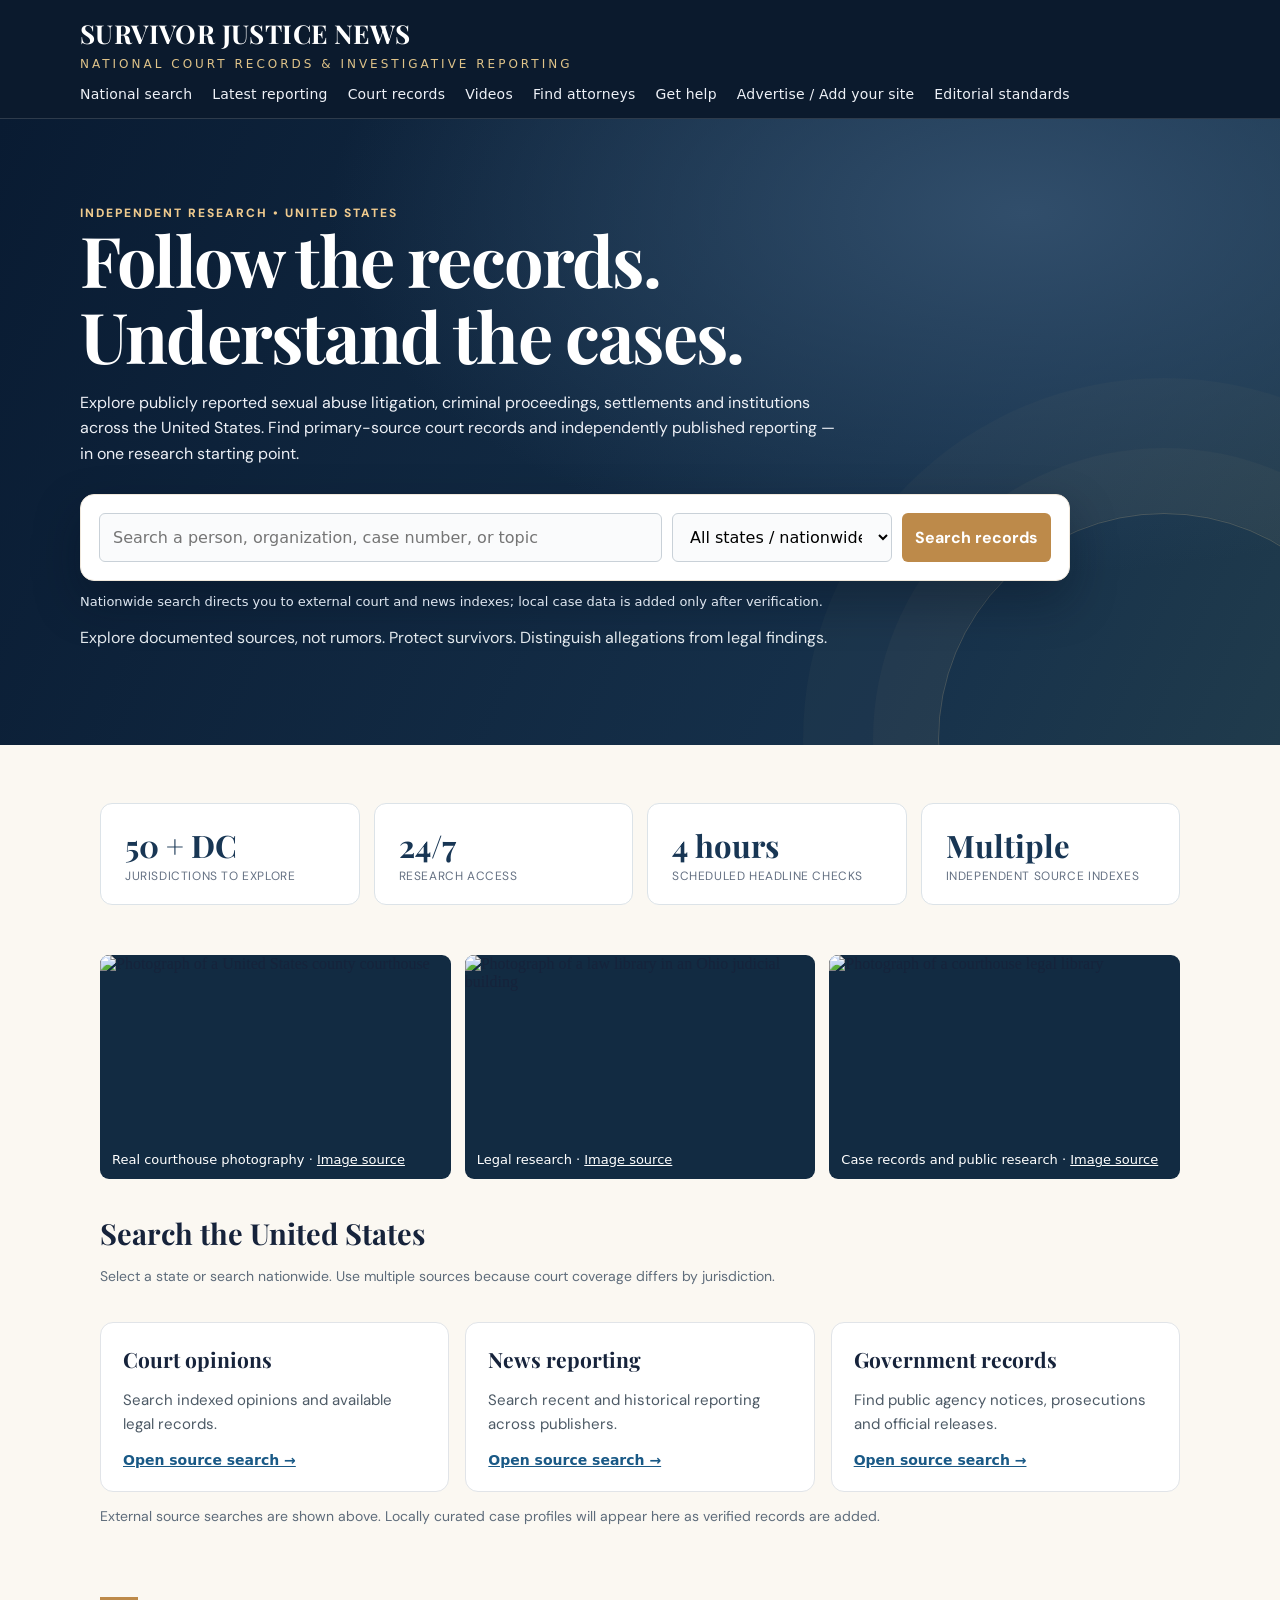
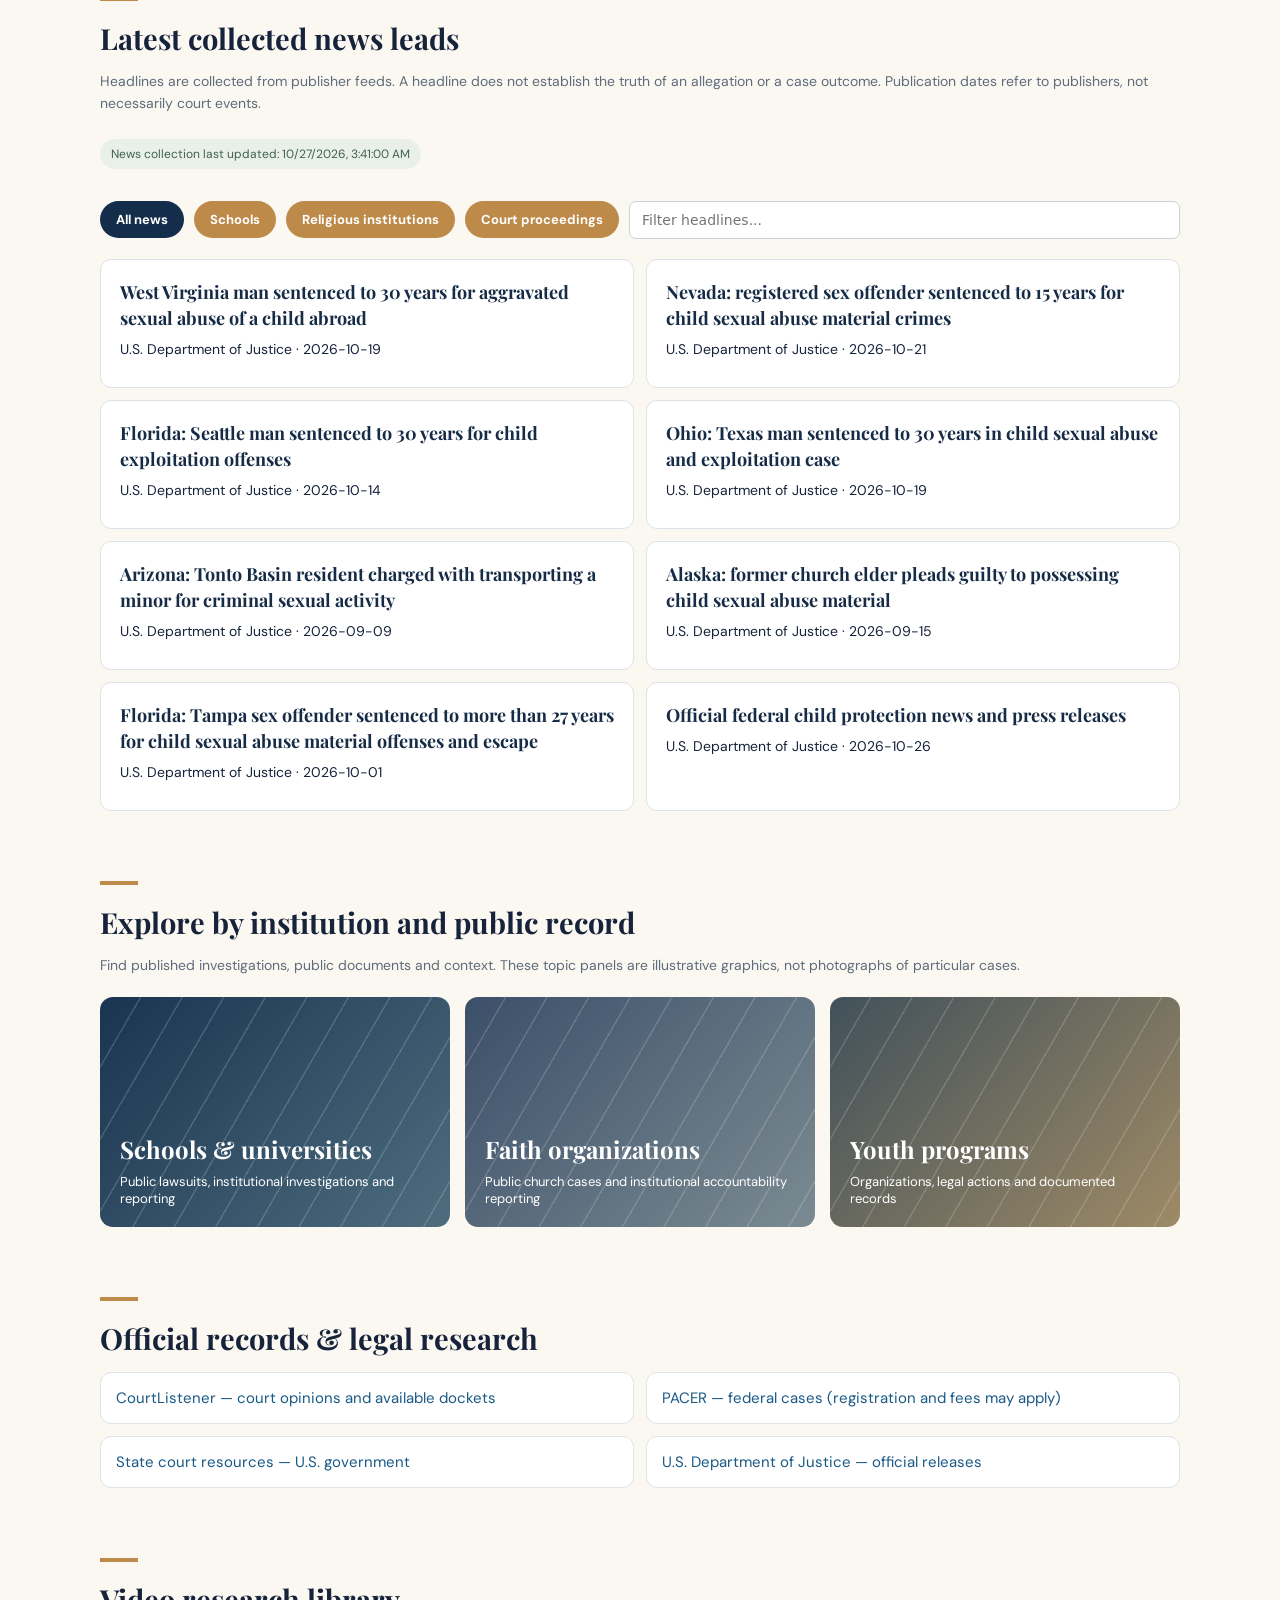
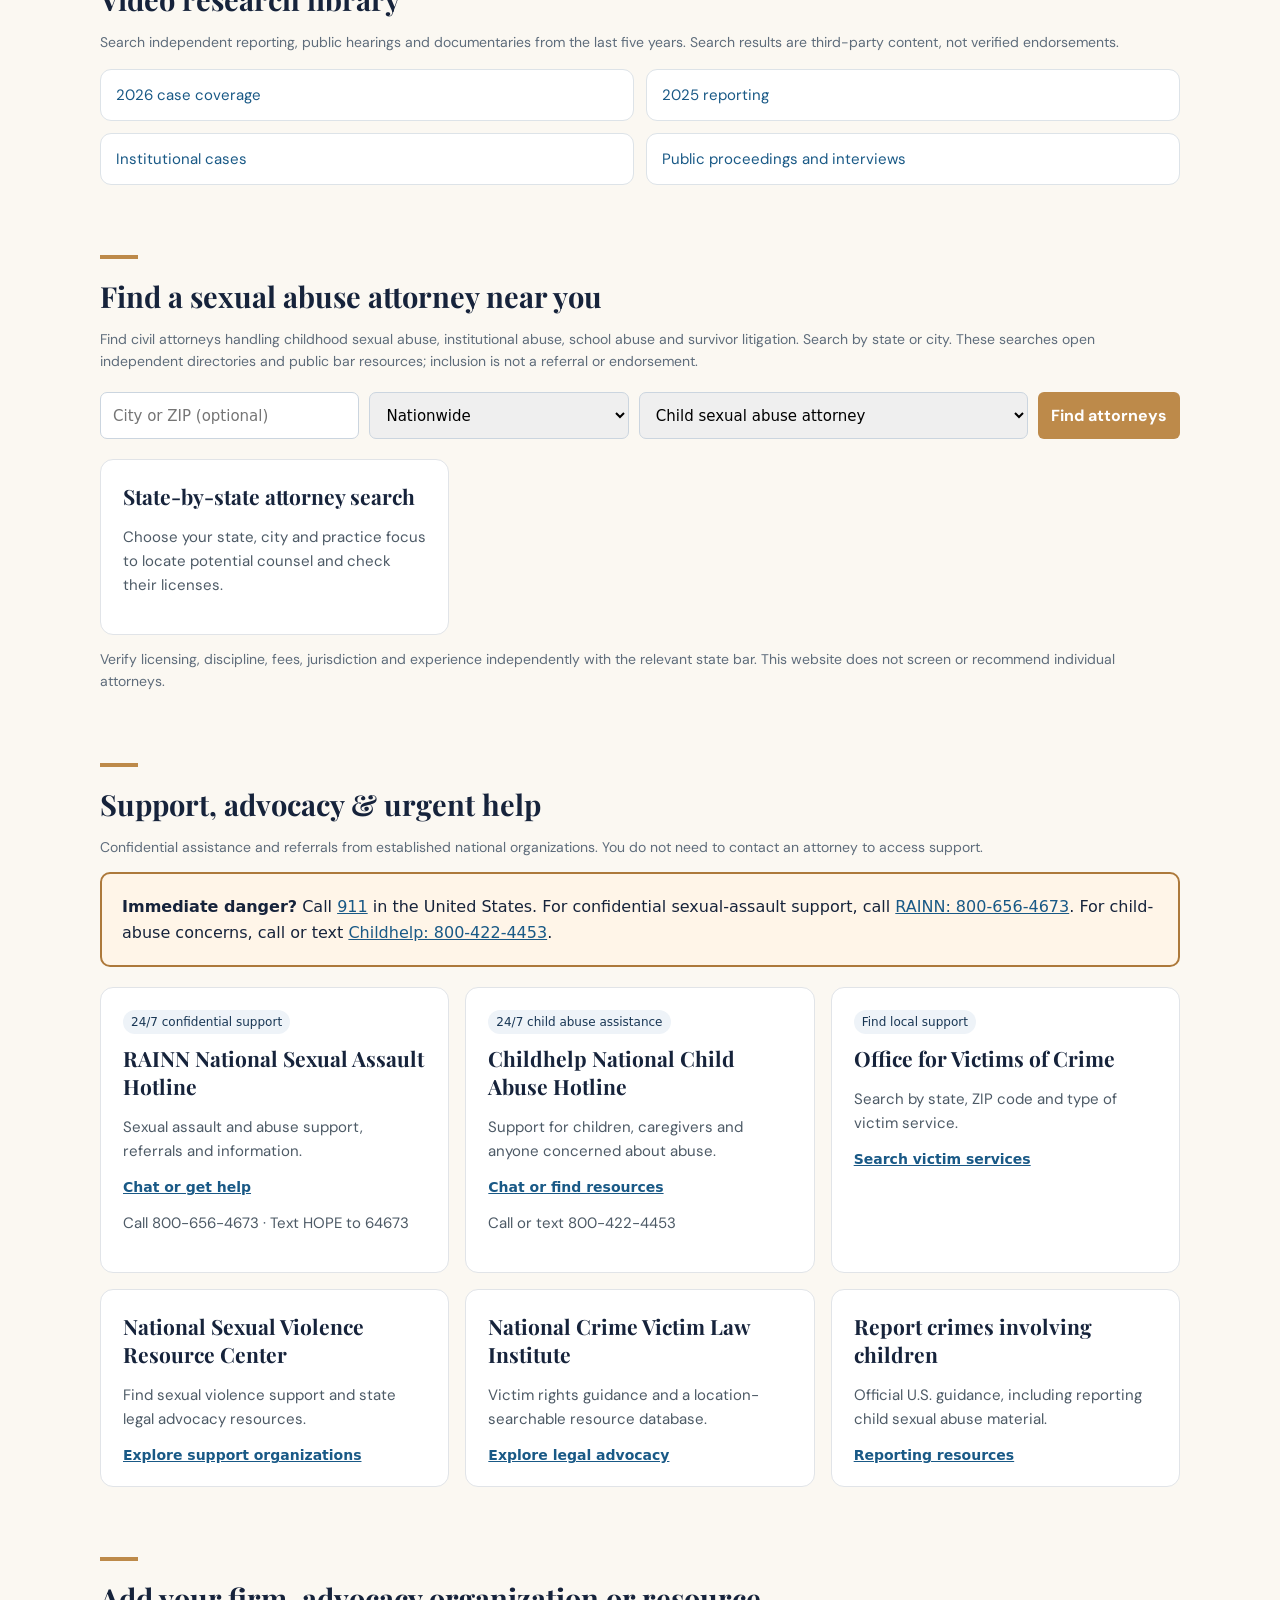
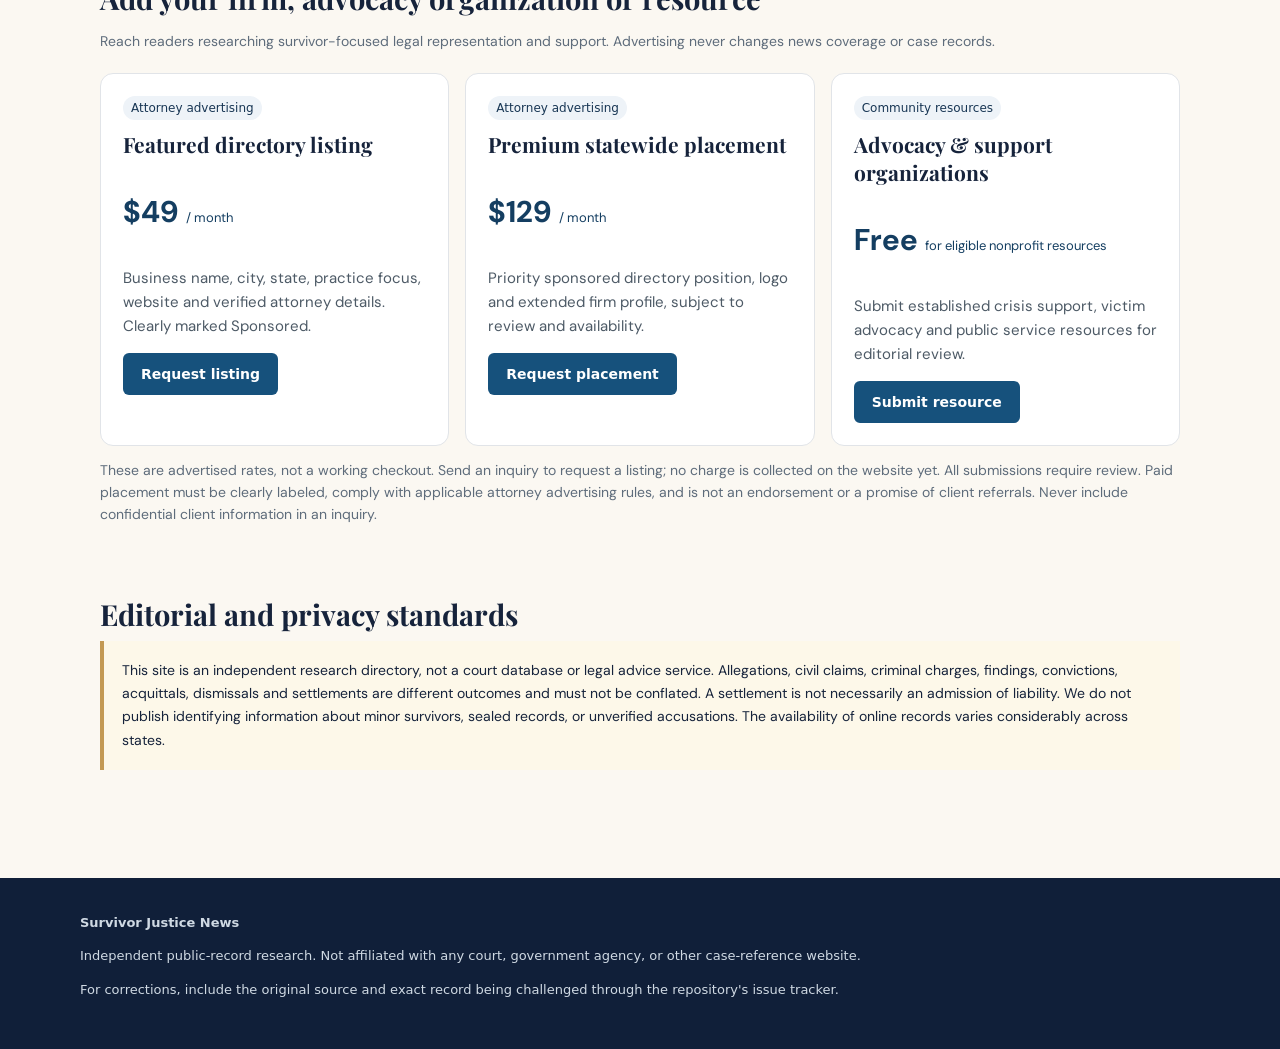
==== index.html @ d7884407 "Add attorney search, sponsored listing requests, survivor advocacy help, and editorial photo section" ====
<!doctype html>
<html lang="en"><head><meta charset="utf-8"><meta name="viewport" content="width=device-width,initial-scale=1">
<title>Survivor Justice News | U.S. Sexual Abuse Cases, Court Records & Reporting</title>
<meta name="description" content="Independent national index for reported sexual abuse cases, court records, legal research and credible journalism. Search by state, institution, person or case number.">
<meta name="robots" content="index,follow"><meta name="theme-color" content="#101f39">
<style>
:root{font-family:Georgia,serif;color:#16243a;background:#f5f4f0}*{box-sizing:border-box}body{margin:0}a{color:#195986}a:hover{text-decoration:underline}.top{background:#101f39;color:#fff;padding:16px max(20px,calc((100% - 1120px)/2))}.brand{font-size:24px;font-weight:bold;letter-spacing:.4px}.brand small{display:block;font:12px system-ui,sans-serif;color:#dfc389;letter-spacing:3px;text-transform:uppercase;margin-top:6px}.nav{display:flex;gap:20px;flex-wrap:wrap;margin-top:15px}.nav a{color:#eef1f7;font:14px system-ui;text-decoration:none}.hero{background:linear-gradient(120deg,#142d4b,#263e59);color:#fff;padding:60px 20px}.wrap{max-width:1120px;margin:auto}.hero h1{font-size:clamp(32px,5vw,56px);max-width:900px;line-height:1.12;margin:0 0 15px}.hero p{max-width:760px;line-height:1.6;color:#edf0f6}.tag{font:12px system-ui;letter-spacing:2px;color:#f0d09c;text-transform:uppercase}.searchbox{background:#fff;border-radius:12px;padding:18px;box-shadow:0 10px 25px #1018281c;display:grid;grid-template-columns:1fr 220px auto;gap:10px;margin:28px 0 0;color:#213047}.searchbox input,.searchbox select,button{font:16px system-ui;padding:13px;border:1px solid #c9d1d8;border-radius:6px;min-width:0}button{cursor:pointer;background:#a77930;color:#fff;border:0;font-weight:700}button:hover{background:#8a6025}main{padding:38px 20px}.section{margin:0 0 40px}h2{font-size:29px;margin:0 0 8px}h3{margin:0 0 8px}.muted{color:#5e6c7b;font:14px/1.55 system-ui}.cards{display:grid;grid-template-columns:repeat(3,1fr);gap:16px;margin-top:20px}.card{padding:22px;background:white;border:1px solid #e1e4e8;border-radius:10px;min-height:155px}.card p{font:15px/1.6 system-ui;color:#4d5a66}.card a{font:600 14px system-ui}.accent{height:4px;width:38px;background:#b78a45;margin-bottom:18px}.pill{font:12px system-ui;background:#eef3f8;color:#183654;padding:5px 8px;border-radius:30px;display:inline-block;margin-bottom:10px}.note{background:#fdf8e9;padding:18px;border-left:4px solid #c39953;font:14px/1.65 system-ui}.result{border-bottom:1px solid #dde3e8;padding:15px 0}.result a{font-size:19px}.result p{margin:8px 0;font:14px/1.5 system-ui}.toolbar{display:flex;justify-content:space-between;gap:12px;flex-wrap:wrap}.linkgrid{display:grid;grid-template-columns:repeat(2,1fr);gap:12px;margin-top:15px}.linkgrid a{display:block;padding:15px;background:#fff;border:1px solid #dde3e8;border-radius:7px;font:15px system-ui;text-decoration:none}footer{background:#101f39;color:#cfd9e3;padding:35px 20px;font:13px/1.6 system-ui}footer a{color:#fff}@media(max-width:780px){.searchbox{grid-template-columns:1fr}.cards,.linkgrid{grid-template-columns:1fr}.hero{padding:36px 20px}} 
.directory-controls{display:grid;grid-template-columns:1fr 1fr 1.5fr auto;gap:10px;margin:20px 0}.directory-controls input,.directory-controls select{min-width:0;font:15px system-ui;padding:12px;border:1px solid #cbd5df;border-radius:7px}.help-alert{padding:20px;background:#fff5e8;border:2px solid #ad793b;border-radius:10px;font:16px/1.6 system-ui}.price{font-size:30px!important;color:#143e61!important;font-weight:bold!important}.price small{font-size:13px;font-weight:normal}.cta{display:inline-block;background:#16517c;color:white!important;padding:13px 18px;border-radius:6px;text-decoration:none}.photostrip{display:grid;grid-template-columns:repeat(3,1fr);gap:14px;margin:0 0 35px}.photostrip figure{margin:0;overflow:hidden;border-radius:9px;background:#122b42}.photostrip img{width:100%;height:185px;object-fit:cover;display:block}.photostrip figcaption{font:13px system-ui;color:#fff;padding:12px}.photostrip a{color:white}@media(max-width:780px){.directory-controls,.photostrip{grid-template-columns:1fr}.photostrip img{height:200px}} </style><link rel="stylesheet" href="./assets/editorial.css"></head><body>
<header class="top"><div class="wrap"><div class="brand">SURVIVOR JUSTICE NEWS<small>National court records & investigative reporting</small></div><nav class="nav"><a href="#search">National search</a><a href="#updates">Latest reporting</a><a href="#sources">Court records</a><a href="#videos">Videos</a><a href="#attorneys">Find attorneys</a><a href="#help">Get help</a><a href="#list">Advertise / Add your site</a><a href="#standards">Editorial standards</a></nav></div></header>
<div class="hero"><div class="wrap"><div class="tag">Independent research • United States</div><h1>Follow the records. Understand the cases.</h1><p>Explore publicly reported sexual abuse litigation, criminal proceedings, settlements and institutions across the United States. Find primary-source court records and independently published reporting — in one research starting point.</p><div class="searchbox" id="search"><input id="q" aria-label="Name, organization, case number, or keywords" placeholder="Search a person, organization, case number, or topic"><select id="state" aria-label="State"><option value="">All states / nationwide</option></select><button id="go">Search records</button></div><p style="font:13px system-ui;color:#dee6f0">Nationwide search directs you to external court and news indexes; local case data is added only after verification.</p></div></div>
<main class="wrap"><div class="photostrip"><figure><img loading="lazy" src="https://upload.wikimedia.org/wikipedia/commons/d/d0/Boone_County_Courthouse_in_Columbia%2C_Missouri.jpg" alt="Photograph of a United States county courthouse"><figcaption>Real courthouse photography · <a href="https://commons.wikimedia.org/wiki/File:Boone_County_Courthouse_in_Columbia,_Missouri.jpg">Image source</a></figcaption></figure><figure><img loading="lazy" src="https://www.courtnewsohio.gov/happening/2026/images/LawLibrary_022726.jpg" alt="Photograph of a law library in an Ohio judicial building"><figcaption>Legal research · <a href="https://www.courtnewsohio.gov/happening/2026/LawLibrary_022726.asp">Image source</a></figcaption></figure><figure><img loading="lazy" src="https://cdn.pagethink.com/cdn-cgi/image/width%3D2534%2Cheight%3D1816%2Cfit%3Dcover/content/uploads/20DB20423_00_N9_jpg.jpg" alt="Photograph of a courthouse legal library"><figcaption>Case records and public research · <a href="https://www.pagethink.com/projects/thurgood-marshall-u-s-courthouse">Image source</a></figcaption></figure></div>
<section class="section"><div class="toolbar"><div><h2>Search the United States</h2><p class="muted">Select a state or search nationwide. Use multiple sources because court coverage differs by jurisdiction.</p></div></div><div class="cards" id="searchcards"></div><div id="case-list" aria-live="polite"></div></section>
<section class="section" id="updates"><div class="accent"></div><h2>Latest collected news leads</h2><p class="muted">Headlines are collected from publisher feeds. A headline does not establish the truth of an allegation or a case outcome. Publication dates refer to publishers, not necessarily court events.</p><div id="news"><p class="muted">Daily updates will populate this section after the GitHub workflow runs.</p></div></section>
<section class="section" id="sources"><div class="accent"></div><h2>Official records & legal research</h2><div class="linkgrid"><a href="https://www.courtlistener.com/" target="_blank" rel="noopener noreferrer">CourtListener — court opinions and available dockets</a><a href="https://pcl.uscourts.gov/pcl/" target="_blank" rel="noopener noreferrer">PACER — federal cases (registration and fees may apply)</a><a href="https://www.usa.gov/state-courts" target="_blank" rel="noopener noreferrer">State court resources — U.S. government</a><a href="https://www.justice.gov/news" target="_blank" rel="noopener noreferrer">U.S. Department of Justice — official releases</a></div></section>
<section class="section" id="videos"><div class="accent"></div><h2>Video research library</h2><p class="muted">Search independent reporting, public hearings and documentaries from the last five years. Search results are third-party content, not verified endorsements.</p><div class="linkgrid"><a target="_blank" rel="noopener noreferrer" href="https://www.youtube.com/results?search_query=child+sexual+abuse+court+case+2026">2026 case coverage</a><a target="_blank" rel="noopener noreferrer" href="https://www.youtube.com/results?search_query=child+sexual+abuse+lawsuit+documentary+2025">2025 reporting</a><a target="_blank" rel="noopener noreferrer" href="https://www.youtube.com/results?search_query=institutional+child+sexual+abuse+lawsuit">Institutional cases</a><a target="_blank" rel="noopener noreferrer" href="https://www.youtube.com/results?search_query=sexual+abuse+survivor+court+hearing">Public proceedings and interviews</a></div></section>
<section class="section" id="attorneys"><div class="accent"></div><h2>Find a sexual abuse attorney near you</h2><p class="muted">Find civil attorneys handling childhood sexual abuse, institutional abuse, school abuse and survivor litigation. Search by state or city. These searches open independent directories and public bar resources; inclusion is not a referral or endorsement.</p><div class="directory-controls"><input id="lawloc" placeholder="City or ZIP (optional)" aria-label="City or ZIP"><select id="lawstate" aria-label="Attorney search state"><option value="">Nationwide</option></select><select id="lawfocus" aria-label="Practice focus"><option>Child sexual abuse attorney</option><option>Institutional sexual abuse lawyer</option><option>Sexual assault civil litigation attorney</option><option>Crime victim rights attorney</option></select><button type="button" id="lawsearch">Find attorneys</button></div><div class="cards" id="attorneycards"><article class="card"><h3>State-by-state attorney search</h3><p>Choose your state, city and practice focus to locate potential counsel and check their licenses.</p></article></div><p class="muted">Verify licensing, discipline, fees, jurisdiction and experience independently with the relevant state bar. This website does not screen or recommend individual attorneys.</p></section>
<section class="section" id="help"><div class="accent"></div><h2>Support, advocacy & urgent help</h2><p class="muted">Confidential assistance and referrals from established national organizations. You do not need to contact an attorney to access support.</p><div class="help-alert"><strong>Immediate danger?</strong> Call <a href="tel:911">911</a> in the United States. For confidential sexual-assault support, call <a href="tel:18006564673">RAINN: 800-656-4673</a>. For child-abuse concerns, call or text <a href="tel:18004224453">Childhelp: 800-422-4453</a>.</div><div class="cards">
<article class="card"><span class="pill">24/7 confidential support</span><h3>RAINN National Sexual Assault Hotline</h3><p>Sexual assault and abuse support, referrals and information.</p><a href="https://hotline.rainn.org/" target="_blank" rel="noopener noreferrer">Chat or get help</a><p>Call 800-656-4673 · Text HOPE to 64673</p></article>
<article class="card"><span class="pill">24/7 child abuse assistance</span><h3>Childhelp National Child Abuse Hotline</h3><p>Support for children, caregivers and anyone concerned about abuse.</p><a href="https://childhelphotline.org/" target="_blank" rel="noopener noreferrer">Chat or find resources</a><p>Call or text 800-422-4453</p></article>
<article class="card"><span class="pill">Find local support</span><h3>Office for Victims of Crime</h3><p>Search by state, ZIP code and type of victim service.</p><a href="https://ovc.ojp.gov/directory-crime-victim-services/search" target="_blank" rel="noopener noreferrer">Search victim services</a></article>
<article class="card"><h3>National Sexual Violence Resource Center</h3><p>Find sexual violence support and state legal advocacy resources.</p><a href="https://www.nsvrc.org/find-help/" target="_blank" rel="noopener noreferrer">Explore support organizations</a></article>
<article class="card"><h3>National Crime Victim Law Institute</h3><p>Victim rights guidance and a location-searchable resource database.</p><a href="https://ncvli.org/victim-resources-database/" target="_blank" rel="noopener noreferrer">Explore legal advocacy</a></article>
<article class="card"><h3>Report crimes involving children</h3><p>Official U.S. guidance, including reporting child sexual abuse material.</p><a href="https://www.usa.gov/crimes-against-children" target="_blank" rel="noopener noreferrer">Reporting resources</a></article></div></section>
<section class="section" id="list"><div class="accent"></div><h2>Add your firm, advocacy organization or resource</h2><p class="muted">Reach readers researching survivor-focused legal representation and support. Advertising never changes news coverage or case records.</p><div class="cards">
<article class="card"><span class="pill">Attorney advertising</span><h3>Featured directory listing</h3><p class="price">$49 <small>/ month</small></p><p>Business name, city, state, practice focus, website and verified attorney details. Clearly marked Sponsored.</p><a class="cta" href="mailto:legalpioneer@proton.me?subject=Survivor%20Justice%20News%20-%20Featured%20Listing%20Request&body=Firm%20name%3A%0AState(s)%20licensed%3A%0ACity%3A%0AWebsite%3A%0ABar%20number(s)%3A%0APractice%20focus%3A">Request listing</a></article>
<article class="card"><span class="pill">Attorney advertising</span><h3>Premium statewide placement</h3><p class="price">$129 <small>/ month</small></p><p>Priority sponsored directory position, logo and extended firm profile, subject to review and availability.</p><a class="cta" href="mailto:legalpioneer@proton.me?subject=Survivor%20Justice%20News%20-%20Premium%20Statewide%20Request&body=Firm%20name%3A%0AStates%3A%0AWebsite%3A%0ABar%20number(s)%3A">Request placement</a></article>
<article class="card"><span class="pill">Community resources</span><h3>Advocacy & support organizations</h3><p class="price">Free <small>for eligible nonprofit resources</small></p><p>Submit established crisis support, victim advocacy and public service resources for editorial review.</p><a class="cta" href="mailto:legalpioneer@proton.me?subject=Survivor%20Justice%20News%20-%20Advocacy%20Resource%20Submission&body=Organization%3A%0AOfficial%20website%3A%0ALocation%3A%0AServices%3A">Submit resource</a></article></div><p class="muted">These are advertised rates, not a working checkout. Send an inquiry to request a listing; no charge is collected on the website yet. All submissions require review. Paid placement must be clearly labeled, comply with applicable attorney advertising rules, and is not an endorsement or a promise of client referrals. Never include confidential client information in an inquiry.</p></section><section class="section" id="standards"><h2>Editorial and privacy standards</h2><div class="note">This site is an independent research directory, not a court database or legal advice service. Allegations, civil claims, criminal charges, findings, convictions, acquittals, dismissals and settlements are different outcomes and must not be conflated. A settlement is not necessarily an admission of liability. We do not publish identifying information about minor survivors, sealed records, or unverified accusations. The availability of online records varies considerably across states.</div></section>
</main><footer><div class="wrap"><strong>Survivor Justice News</strong><p>Independent public-record research. Not affiliated with any court, government agency, or other case-reference website.</p><p>For corrections, include the original source and exact record being challenged through the repository's issue tracker.</p></div></footer>
<script>
const states="Alabama,Alaska,Arizona,Arkansas,California,Colorado,Connecticut,Delaware,Florida,Georgia,Hawaii,Idaho,Illinois,Indiana,Iowa,Kansas,Kentucky,Louisiana,Maine,Maryland,Massachusetts,Michigan,Minnesota,Mississippi,Missouri,Montana,Nebraska,Nevada,New Hampshire,New Jersey,New Mexico,New York,North Carolina,North Dakota,Ohio,Oklahoma,Oregon,Pennsylvania,Rhode Island,South Carolina,South Dakota,Tennessee,Texas,Utah,Vermont,Virginia,Washington,West Virginia,Wisconsin,Wyoming,District of Columbia".split(",");
const s=document.querySelector('#state');states.forEach(v=>s.add(new Option(v,v)));
const popup=(root,url,label,description)=>{let d=document.createElement('div');d.className='card';let h=document.createElement('h3');h.textContent=label;let p=document.createElement('p');p.textContent=description;let a=document.createElement('a');a.href=url;a.target='_blank';a.rel='noopener noreferrer';a.textContent='Open source search →';d.append(h,p,a);root.append(d)};
function search(){let q=document.querySelector('#q').value.trim();let state=s.value;let term=[q,state,'sexual abuse'].filter(Boolean).join(' ');let root=document.querySelector('#searchcards');root.replaceChildren();let court='https://www.courtlistener.com/?q='+encodeURIComponent([q,state].filter(Boolean).join(' '))+'&type=o';let news='https://news.google.com/search?q='+encodeURIComponent(term);let gov='https://www.google.com/search?q='+encodeURIComponent('site:gov '+term);let statecourt='https://www.google.com/search?q='+encodeURIComponent(state+' state court case search official');popup(root,court,'Court opinions','Search indexed opinions and available legal records.');popup(root,news,'News reporting','Search recent and historical reporting across publishers.');popup(root,gov,'Government records','Find public agency notices, prosecutions and official releases.');if(state)popup(root,statecourt,'State court portals','Find official '+state+' judicial record search portals.');document.querySelector('#case-list').innerHTML='<p class="muted">External source searches are shown above. Locally curated case profiles will appear here as verified records are added.</p>'}
document.querySelector('#go').onclick=search;document.querySelector('#q').addEventListener('keydown',e=>{if(e.key==='Enter')search()});s.onchange=search;search();
const ls=document.querySelector('#lawstate');states.forEach(v=>ls.add(new Option(v,v)));document.querySelector('#lawsearch').onclick=()=>{const state=ls.value,city=document.querySelector('#lawloc').value.trim(),focus=document.querySelector('#lawfocus').value,term=[focus,city,state].filter(Boolean).join(' ');const area=[city,state].filter(Boolean).join(', ')||'United States';const root=document.querySelector('#attorneycards');root.replaceChildren();popup(root,'https://www.google.com/search?q='+encodeURIComponent(term),'Search attorneys in '+area,'Find attorneys and firms serving your requested location. Confirm licensing with the state bar.');popup(root,'https://www.google.com/search?q='+encodeURIComponent([state||'US','state bar lawyer directory attorney license lookup'].join(' ')),'Verify attorney licensing','Locate official state bar license and discipline records.');popup(root,'https://www.nsvrc.org/find-help/','Survivor legal advocacy','Find specialized nonprofit legal resources and support by state.');};
fetch('./daily-news.json?d='+new Date().toISOString().slice(0,10)).then(r=>r.ok?r.json():[]).then(data=>{let items=Array.isArray(data)?data:(data.items||[]),root=document.querySelector('#news');if(!items.length)return;root.replaceChildren();items.slice(0,30).forEach(item=>{if(!/^https:\/\//.test(item.url||''))return;let div=document.createElement('div');div.className='result';let a=document.createElement('a');a.href=item.url;a.target='_blank';a.rel='noopener noreferrer';a.textContent=item.title||'Read article';let p=document.createElement('p');p.textContent=[item.source,item.published].filter(Boolean).join(' · ');div.append(a,p);root.append(div)})}).catch(()=>{});
</script><script src="./assets/experience.js" defer></script></body></html>
---- assets/editorial.css ----
@import url('https://fonts.googleapis.com/css2?family=DM+Sans:wght@400;500;600;700;800&family=Playfair+Display:wght@500;600;700;800&display=swap');
:root{--ink:#16233b;--navy:#0b1a2d;--copper:#d1a467;--cream:#fbf8f2;--stroke:#dce3e8}html{scroll-behavior:smooth}body{background:var(--cream);color:var(--ink)}.top{background:var(--navy);border-bottom:1px solid #ffffff25}.brand,.hero h1,h2,h3{font-family:"Playfair Display",Georgia,serif}.brand{font-size:26px}.nav a{letter-spacing:.2px}.nav a:hover{color:#e7c48e}.hero{position:relative;overflow:hidden;background:radial-gradient(ellipse at 80% 15%,#314e6b 0%,transparent 48%),linear-gradient(115deg,#091b32,#16314b 73%,#203b4c);padding:86px 20px 78px}.hero:after{content:"";position:absolute;right:-110px;bottom:-220px;width:450px;height:450px;border:1px solid #dfc08d3a;border-radius:50%;box-shadow:0 0 0 65px #dfc08d09,0 0 0 135px #dfc08d08;pointer-events:none}.hero .wrap{position:relative;z-index:1}.hero h1{font-size:clamp(40px,6vw,70px);letter-spacing:-1.8px;max-width:870px;line-height:1.09}.hero p{font-family:"DM Sans",system-ui;font-size:16px}.tag{font-family:"DM Sans",system-ui;color:#efca8e;font-weight:800}.searchbox{border:1px solid #f0e8dc;border-radius:14px;box-shadow:0 20px 45px #060f1d59;max-width:990px}.searchbox input,.searchbox select{background:#fafbfc}.searchbox input:focus,.searchbox select:focus{outline:3px solid #d1a46780}.searchbox button,button{background:#bd8a4a;font-family:"DM Sans",system-ui}.searchbox button:hover,button:hover{background:#a36d35}main{padding-top:58px}.card{border-radius:13px;transition:transform .15s,box-shadow .15s}.card:hover{transform:translateY(-2px);box-shadow:0 12px 35px #12223c18}.card h3{font-size:21px}.card p,.muted,.linkgrid a,.result p,.note{font-family:"DM Sans",system-ui}.accent{background:#bd8a4a}.linkgrid a{border-radius:11px;transition:background .2s}.linkgrid a:hover{background:#eef3f7}.section{margin-bottom:70px}.stat-row{display:grid;grid-template-columns:repeat(4,1fr);gap:14px;margin:0 0 50px}.stat{background:#fff;padding:20px 24px;border-radius:12px;border:1px solid var(--stroke)}.stat strong{font:700 31px "Playfair Display",Georgia,serif;display:block;color:#183654}.stat span{font:12px "DM Sans",sans-serif;color:#657183;letter-spacing:.6px;text-transform:uppercase}.enhanced-tools{display:flex;gap:10px;flex-wrap:wrap;align-items:center;margin:20px 0}.enhanced-tools button{font-size:13px;padding:10px 16px;border-radius:30px}.enhanced-tools button[aria-pressed=true]{background:#142d4b}.news-meta{font:11px "DM Sans",sans-serif;letter-spacing:.7px;color:#835d31;text-transform:uppercase;margin-bottom:7px}.news-grid{display:grid;grid-template-columns:repeat(2,1fr);gap:12px}.news-grid .result{border:1px solid var(--stroke);background:#fff;border-radius:11px;padding:19px}.news-grid .result a{font:700 18px/1.45 "Playfair Display",Georgia,serif;color:#162b45;text-decoration:none}.news-grid .result a:hover{text-decoration:underline}.micro{font:13px/1.6 "DM Sans",system-ui;color:#617083}.photo-strip{display:grid;grid-template-columns:repeat(3,1fr);gap:15px;margin-top:20px}.photo-tile{position:relative;min-height:230px;border-radius:13px;overflow:hidden;background:linear-gradient(135deg,#193450,#4e6d7e);display:flex;flex-direction:column;justify-content:end;padding:20px;color:#fff}.photo-tile:nth-child(2){background:linear-gradient(135deg,#3c4f69,#7b8b92)}.photo-tile:nth-child(3){background:linear-gradient(135deg,#41515a,#9e8a66)}.photo-tile:before{content:"";position:absolute;inset:0;opacity:.16;background:repeating-linear-gradient(120deg,transparent 0 34px,#fff 35px,#fff 36px)}.photo-tile strong,.photo-tile span{position:relative}.photo-tile strong{font:700 24px "Playfair Display",Georgia}.photo-tile span{font:13px "DM Sans",sans-serif;margin-top:8px}.photo-tile a{position:absolute;inset:0}.photo-tile a:focus{outline:3px solid #d1a467;outline-offset:-3px}#updated-note{display:inline-flex;align-items:center;gap:8px;border-radius:25px;background:#e8f0e9;color:#42614a;font:12px "DM Sans",sans-serif;padding:7px 11px;margin-top:10px}@media(max-width:780px){.hero{padding:56px 20px}.stat-row{grid-template-columns:repeat(2,1fr)}.photo-strip,.news-grid{grid-template-columns:1fr}}@media(max-width:460px){.stat-row{grid-template-columns:1fr 1fr}.stat{padding:14px}.stat strong{font-size:26px}}
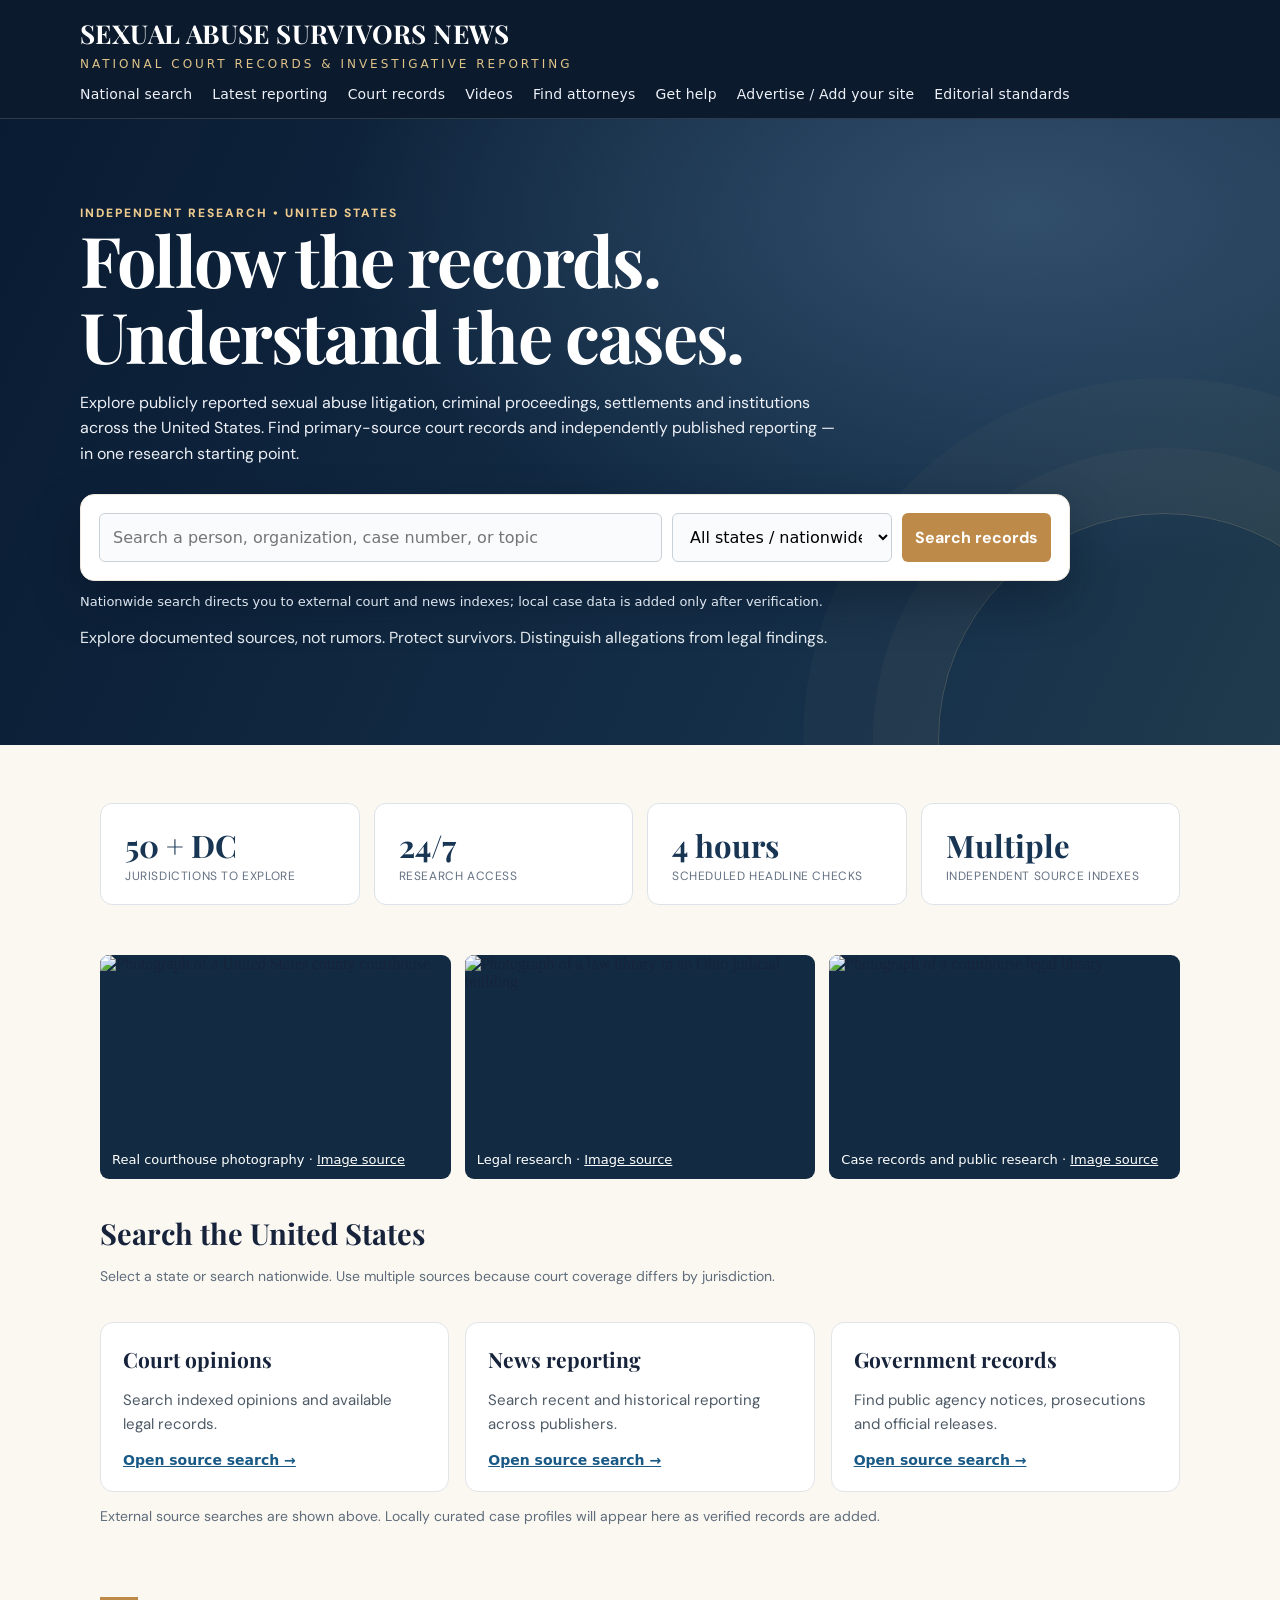
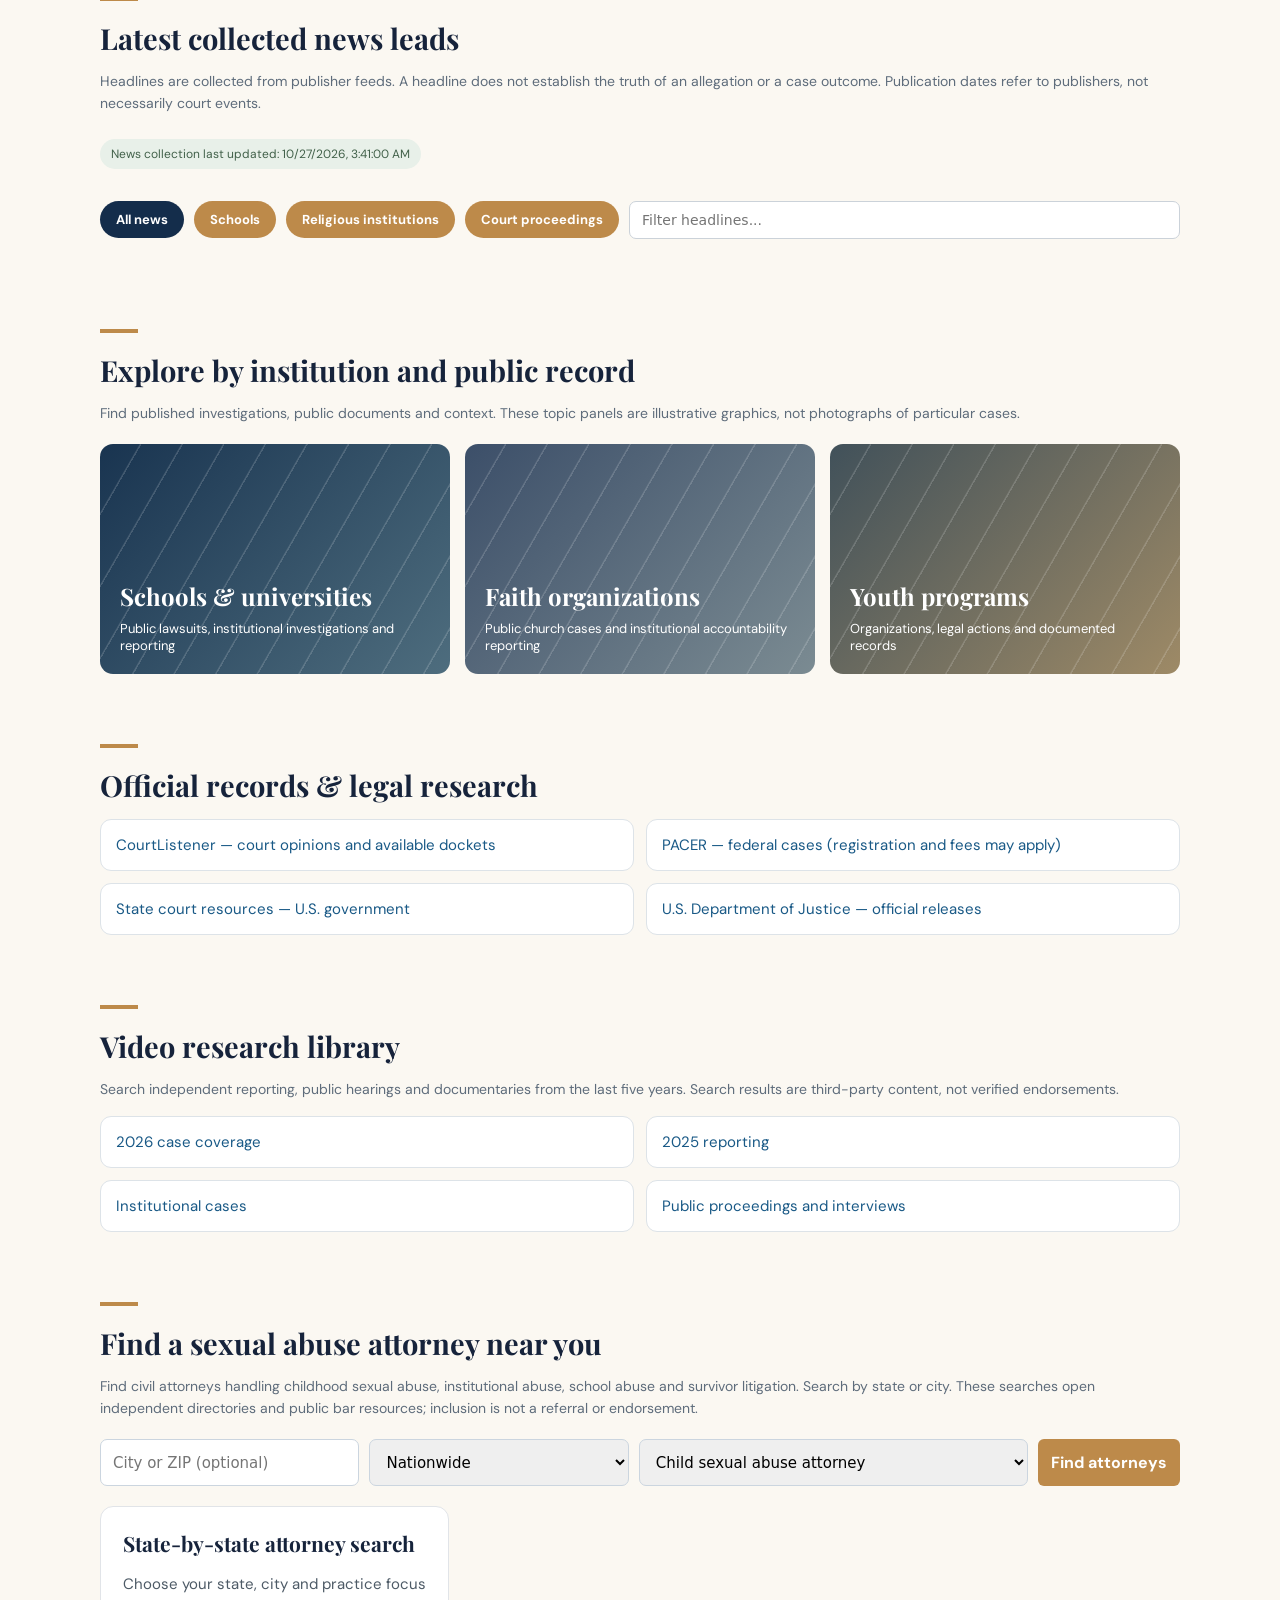
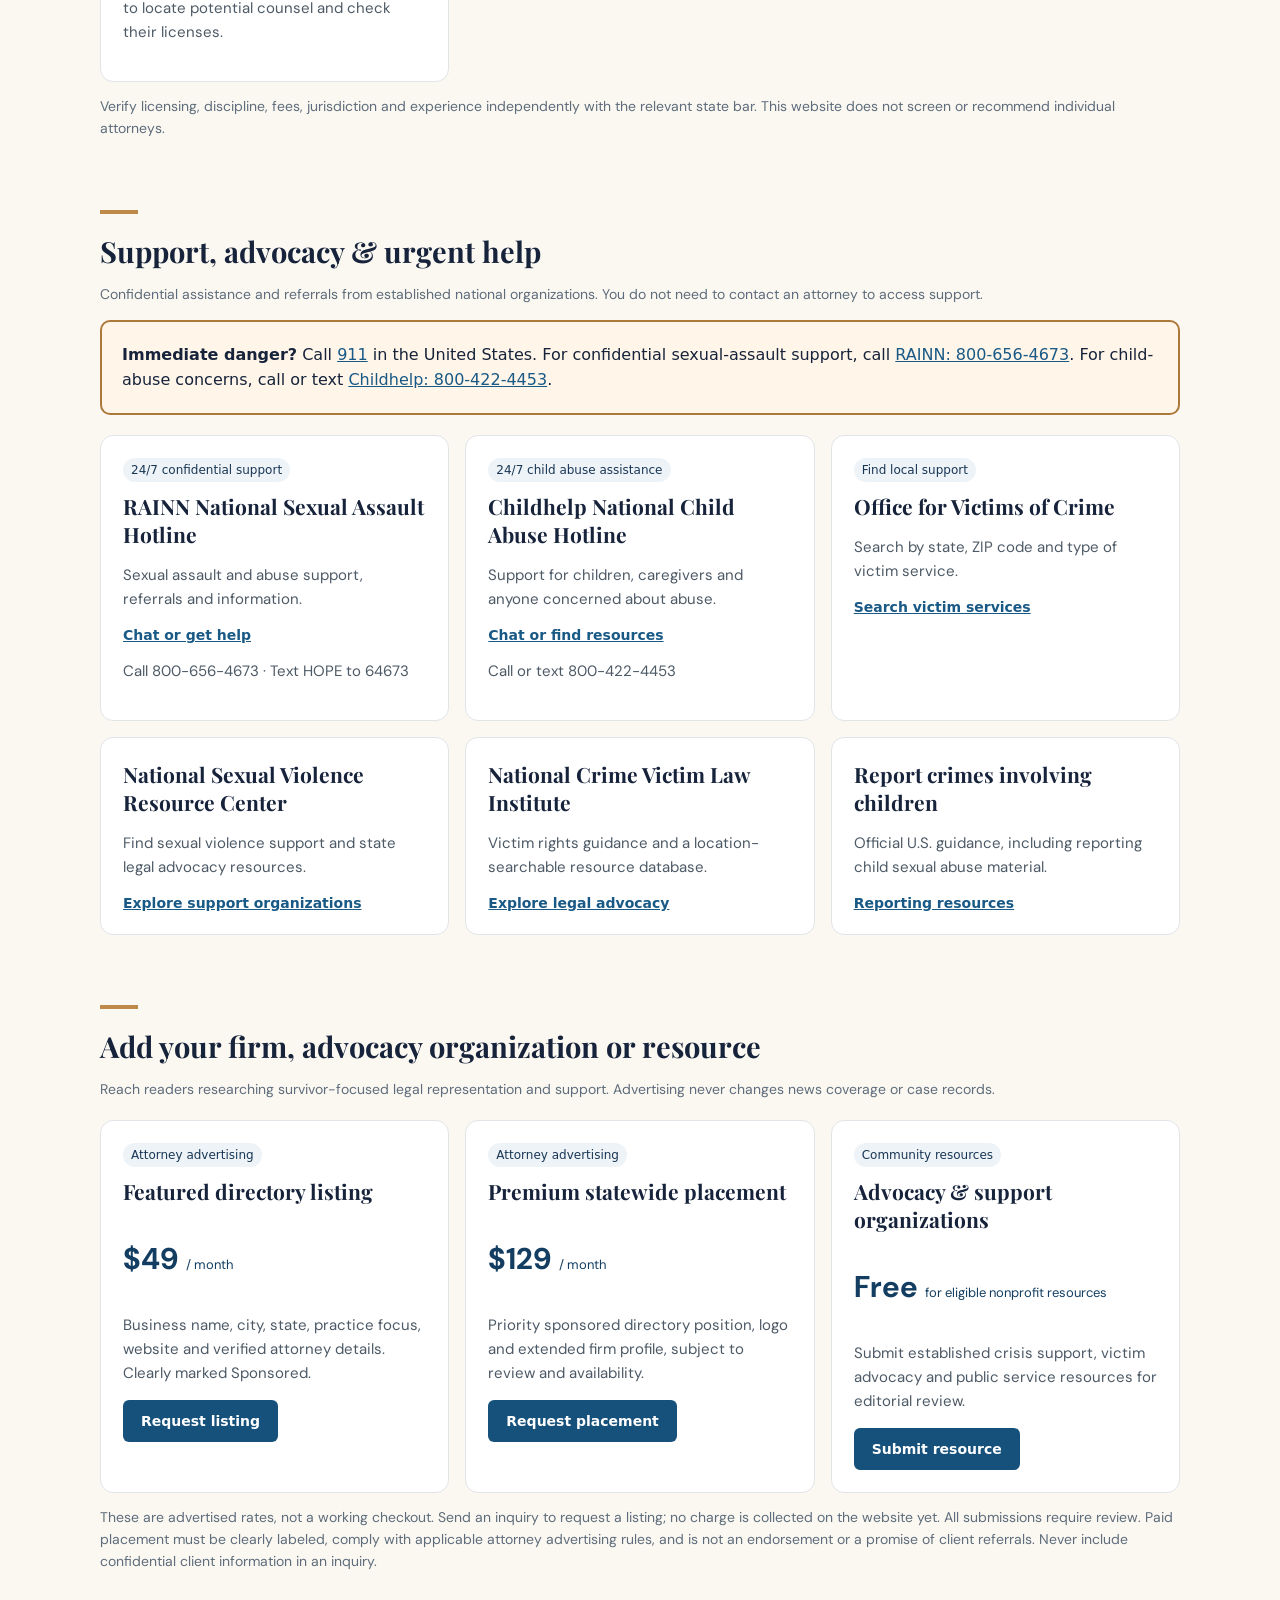
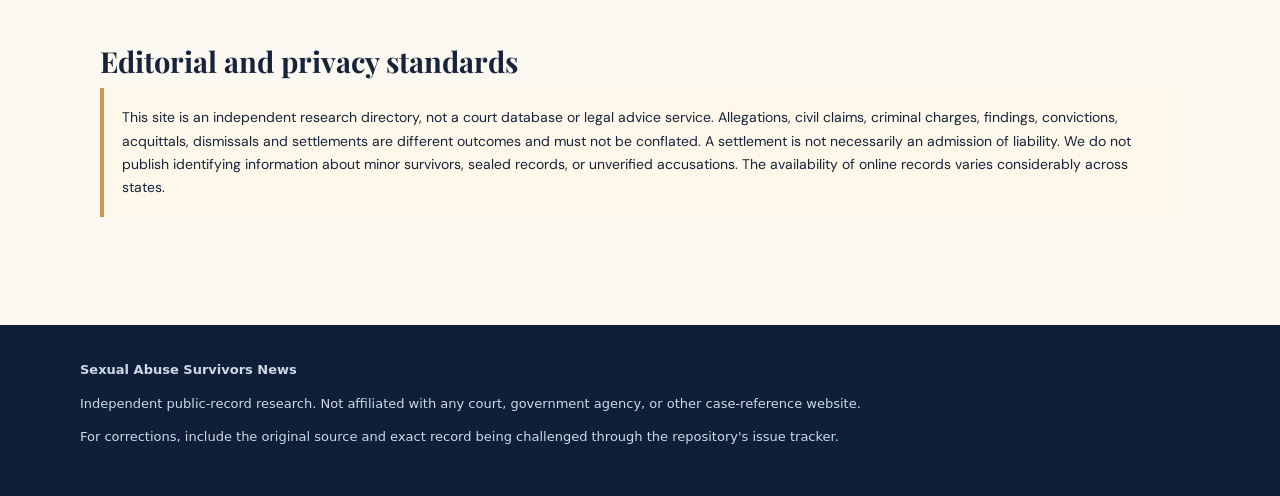
==== commit c61d7d4e: "Rename website branding to Sexual Abuse Survivors News" ====
--- a/index.html
+++ b/index.html
@@ -1,12 +1,12 @@
 <!doctype html>
 <html lang="en"><head><meta charset="utf-8"><meta name="viewport" content="width=device-width,initial-scale=1">
-<title>Survivor Justice News | U.S. Sexual Abuse Cases, Court Records & Reporting</title>
+<title>Sexual Abuse Survivors News | U.S. Sexual Abuse Cases, Court Records & Reporting</title>
 <meta name="description" content="Independent national index for reported sexual abuse cases, court records, legal research and credible journalism. Search by state, institution, person or case number.">
 <meta name="robots" content="index,follow"><meta name="theme-color" content="#101f39">
 <style>
 :root{font-family:Georgia,serif;color:#16243a;background:#f5f4f0}*{box-sizing:border-box}body{margin:0}a{color:#195986}a:hover{text-decoration:underline}.top{background:#101f39;color:#fff;padding:16px max(20px,calc((100% - 1120px)/2))}.brand{font-size:24px;font-weight:bold;letter-spacing:.4px}.brand small{display:block;font:12px system-ui,sans-serif;color:#dfc389;letter-spacing:3px;text-transform:uppercase;margin-top:6px}.nav{display:flex;gap:20px;flex-wrap:wrap;margin-top:15px}.nav a{color:#eef1f7;font:14px system-ui;text-decoration:none}.hero{background:linear-gradient(120deg,#142d4b,#263e59);color:#fff;padding:60px 20px}.wrap{max-width:1120px;margin:auto}.hero h1{font-size:clamp(32px,5vw,56px);max-width:900px;line-height:1.12;margin:0 0 15px}.hero p{max-width:760px;line-height:1.6;color:#edf0f6}.tag{font:12px system-ui;letter-spacing:2px;color:#f0d09c;text-transform:uppercase}.searchbox{background:#fff;border-radius:12px;padding:18px;box-shadow:0 10px 25px #1018281c;display:grid;grid-template-columns:1fr 220px auto;gap:10px;margin:28px 0 0;color:#213047}.searchbox input,.searchbox select,button{font:16px system-ui;padding:13px;border:1px solid #c9d1d8;border-radius:6px;min-width:0}button{cursor:pointer;background:#a77930;color:#fff;border:0;font-weight:700}button:hover{background:#8a6025}main{padding:38px 20px}.section{margin:0 0 40px}h2{font-size:29px;margin:0 0 8px}h3{margin:0 0 8px}.muted{color:#5e6c7b;font:14px/1.55 system-ui}.cards{display:grid;grid-template-columns:repeat(3,1fr);gap:16px;margin-top:20px}.card{padding:22px;background:white;border:1px solid #e1e4e8;border-radius:10px;min-height:155px}.card p{font:15px/1.6 system-ui;color:#4d5a66}.card a{font:600 14px system-ui}.accent{height:4px;width:38px;background:#b78a45;margin-bottom:18px}.pill{font:12px system-ui;background:#eef3f8;color:#183654;padding:5px 8px;border-radius:30px;display:inline-block;margin-bottom:10px}.note{background:#fdf8e9;padding:18px;border-left:4px solid #c39953;font:14px/1.65 system-ui}.result{border-bottom:1px solid #dde3e8;padding:15px 0}.result a{font-size:19px}.result p{margin:8px 0;font:14px/1.5 system-ui}.toolbar{display:flex;justify-content:space-between;gap:12px;flex-wrap:wrap}.linkgrid{display:grid;grid-template-columns:repeat(2,1fr);gap:12px;margin-top:15px}.linkgrid a{display:block;padding:15px;background:#fff;border:1px solid #dde3e8;border-radius:7px;font:15px system-ui;text-decoration:none}footer{background:#101f39;color:#cfd9e3;padding:35px 20px;font:13px/1.6 system-ui}footer a{color:#fff}@media(max-width:780px){.searchbox{grid-template-columns:1fr}.cards,.linkgrid{grid-template-columns:1fr}.hero{padding:36px 20px}} 
 .directory-controls{display:grid;grid-template-columns:1fr 1fr 1.5fr auto;gap:10px;margin:20px 0}.directory-controls input,.directory-controls select{min-width:0;font:15px system-ui;padding:12px;border:1px solid #cbd5df;border-radius:7px}.help-alert{padding:20px;background:#fff5e8;border:2px solid #ad793b;border-radius:10px;font:16px/1.6 system-ui}.price{font-size:30px!important;color:#143e61!important;font-weight:bold!important}.price small{font-size:13px;font-weight:normal}.cta{display:inline-block;background:#16517c;color:white!important;padding:13px 18px;border-radius:6px;text-decoration:none}.photostrip{display:grid;grid-template-columns:repeat(3,1fr);gap:14px;margin:0 0 35px}.photostrip figure{margin:0;overflow:hidden;border-radius:9px;background:#122b42}.photostrip img{width:100%;height:185px;object-fit:cover;display:block}.photostrip figcaption{font:13px system-ui;color:#fff;padding:12px}.photostrip a{color:white}@media(max-width:780px){.directory-controls,.photostrip{grid-template-columns:1fr}.photostrip img{height:200px}} </style><link rel="stylesheet" href="./assets/editorial.css"></head><body>
-<header class="top"><div class="wrap"><div class="brand">SURVIVOR JUSTICE NEWS<small>National court records & investigative reporting</small></div><nav class="nav"><a href="#search">National search</a><a href="#updates">Latest reporting</a><a href="#sources">Court records</a><a href="#videos">Videos</a><a href="#attorneys">Find attorneys</a><a href="#help">Get help</a><a href="#list">Advertise / Add your site</a><a href="#standards">Editorial standards</a></nav></div></header>
+<header class="top"><div class="wrap"><div class="brand">SEXUAL ABUSE SURVIVORS NEWS<small>National court records & investigative reporting</small></div><nav class="nav"><a href="#search">National search</a><a href="#updates">Latest reporting</a><a href="#sources">Court records</a><a href="#videos">Videos</a><a href="#attorneys">Find attorneys</a><a href="#help">Get help</a><a href="#list">Advertise / Add your site</a><a href="#standards">Editorial standards</a></nav></div></header>
 <div class="hero"><div class="wrap"><div class="tag">Independent research • United States</div><h1>Follow the records. Understand the cases.</h1><p>Explore publicly reported sexual abuse litigation, criminal proceedings, settlements and institutions across the United States. Find primary-source court records and independently published reporting — in one research starting point.</p><div class="searchbox" id="search"><input id="q" aria-label="Name, organization, case number, or keywords" placeholder="Search a person, organization, case number, or topic"><select id="state" aria-label="State"><option value="">All states / nationwide</option></select><button id="go">Search records</button></div><p style="font:13px system-ui;color:#dee6f0">Nationwide search directs you to external court and news indexes; local case data is added only after verification.</p></div></div>
 <main class="wrap"><div class="photostrip"><figure><img loading="lazy" src="https://upload.wikimedia.org/wikipedia/commons/d/d0/Boone_County_Courthouse_in_Columbia%2C_Missouri.jpg" alt="Photograph of a United States county courthouse"><figcaption>Real courthouse photography · <a href="https://commons.wikimedia.org/wiki/File:Boone_County_Courthouse_in_Columbia,_Missouri.jpg">Image source</a></figcaption></figure><figure><img loading="lazy" src="https://www.courtnewsohio.gov/happening/2026/images/LawLibrary_022726.jpg" alt="Photograph of a law library in an Ohio judicial building"><figcaption>Legal research · <a href="https://www.courtnewsohio.gov/happening/2026/LawLibrary_022726.asp">Image source</a></figcaption></figure><figure><img loading="lazy" src="https://cdn.pagethink.com/cdn-cgi/image/width%3D2534%2Cheight%3D1816%2Cfit%3Dcover/content/uploads/20DB20423_00_N9_jpg.jpg" alt="Photograph of a courthouse legal library"><figcaption>Case records and public research · <a href="https://www.pagethink.com/projects/thurgood-marshall-u-s-courthouse">Image source</a></figcaption></figure></div>
 <section class="section"><div class="toolbar"><div><h2>Search the United States</h2><p class="muted">Select a state or search nationwide. Use multiple sources because court coverage differs by jurisdiction.</p></div></div><div class="cards" id="searchcards"></div><div id="case-list" aria-live="polite"></div></section>
@@ -25,7 +25,7 @@
 <article class="card"><span class="pill">Attorney advertising</span><h3>Featured directory listing</h3><p class="price">$49 <small>/ month</small></p><p>Business name, city, state, practice focus, website and verified attorney details. Clearly marked Sponsored.</p><a class="cta" href="mailto:legalpioneer@proton.me?subject=Survivor%20Justice%20News%20-%20Featured%20Listing%20Request&body=Firm%20name%3A%0AState(s)%20licensed%3A%0ACity%3A%0AWebsite%3A%0ABar%20number(s)%3A%0APractice%20focus%3A">Request listing</a></article>
 <article class="card"><span class="pill">Attorney advertising</span><h3>Premium statewide placement</h3><p class="price">$129 <small>/ month</small></p><p>Priority sponsored directory position, logo and extended firm profile, subject to review and availability.</p><a class="cta" href="mailto:legalpioneer@proton.me?subject=Survivor%20Justice%20News%20-%20Premium%20Statewide%20Request&body=Firm%20name%3A%0AStates%3A%0AWebsite%3A%0ABar%20number(s)%3A">Request placement</a></article>
 <article class="card"><span class="pill">Community resources</span><h3>Advocacy & support organizations</h3><p class="price">Free <small>for eligible nonprofit resources</small></p><p>Submit established crisis support, victim advocacy and public service resources for editorial review.</p><a class="cta" href="mailto:legalpioneer@proton.me?subject=Survivor%20Justice%20News%20-%20Advocacy%20Resource%20Submission&body=Organization%3A%0AOfficial%20website%3A%0ALocation%3A%0AServices%3A">Submit resource</a></article></div><p class="muted">These are advertised rates, not a working checkout. Send an inquiry to request a listing; no charge is collected on the website yet. All submissions require review. Paid placement must be clearly labeled, comply with applicable attorney advertising rules, and is not an endorsement or a promise of client referrals. Never include confidential client information in an inquiry.</p></section><section class="section" id="standards"><h2>Editorial and privacy standards</h2><div class="note">This site is an independent research directory, not a court database or legal advice service. Allegations, civil claims, criminal charges, findings, convictions, acquittals, dismissals and settlements are different outcomes and must not be conflated. A settlement is not necessarily an admission of liability. We do not publish identifying information about minor survivors, sealed records, or unverified accusations. The availability of online records varies considerably across states.</div></section>
-</main><footer><div class="wrap"><strong>Survivor Justice News</strong><p>Independent public-record research. Not affiliated with any court, government agency, or other case-reference website.</p><p>For corrections, include the original source and exact record being challenged through the repository's issue tracker.</p></div></footer>
+</main><footer><div class="wrap"><strong>Sexual Abuse Survivors News</strong><p>Independent public-record research. Not affiliated with any court, government agency, or other case-reference website.</p><p>For corrections, include the original source and exact record being challenged through the repository's issue tracker.</p></div></footer>
 <script>
 const states="Alabama,Alaska,Arizona,Arkansas,California,Colorado,Connecticut,Delaware,Florida,Georgia,Hawaii,Idaho,Illinois,Indiana,Iowa,Kansas,Kentucky,Louisiana,Maine,Maryland,Massachusetts,Michigan,Minnesota,Mississippi,Missouri,Montana,Nebraska,Nevada,New Hampshire,New Jersey,New Mexico,New York,North Carolina,North Dakota,Ohio,Oklahoma,Oregon,Pennsylvania,Rhode Island,South Carolina,South Dakota,Tennessee,Texas,Utah,Vermont,Virginia,Washington,West Virginia,Wisconsin,Wyoming,District of Columbia".split(",");
 const s=document.querySelector('#state');states.forEach(v=>s.add(new Option(v,v)));
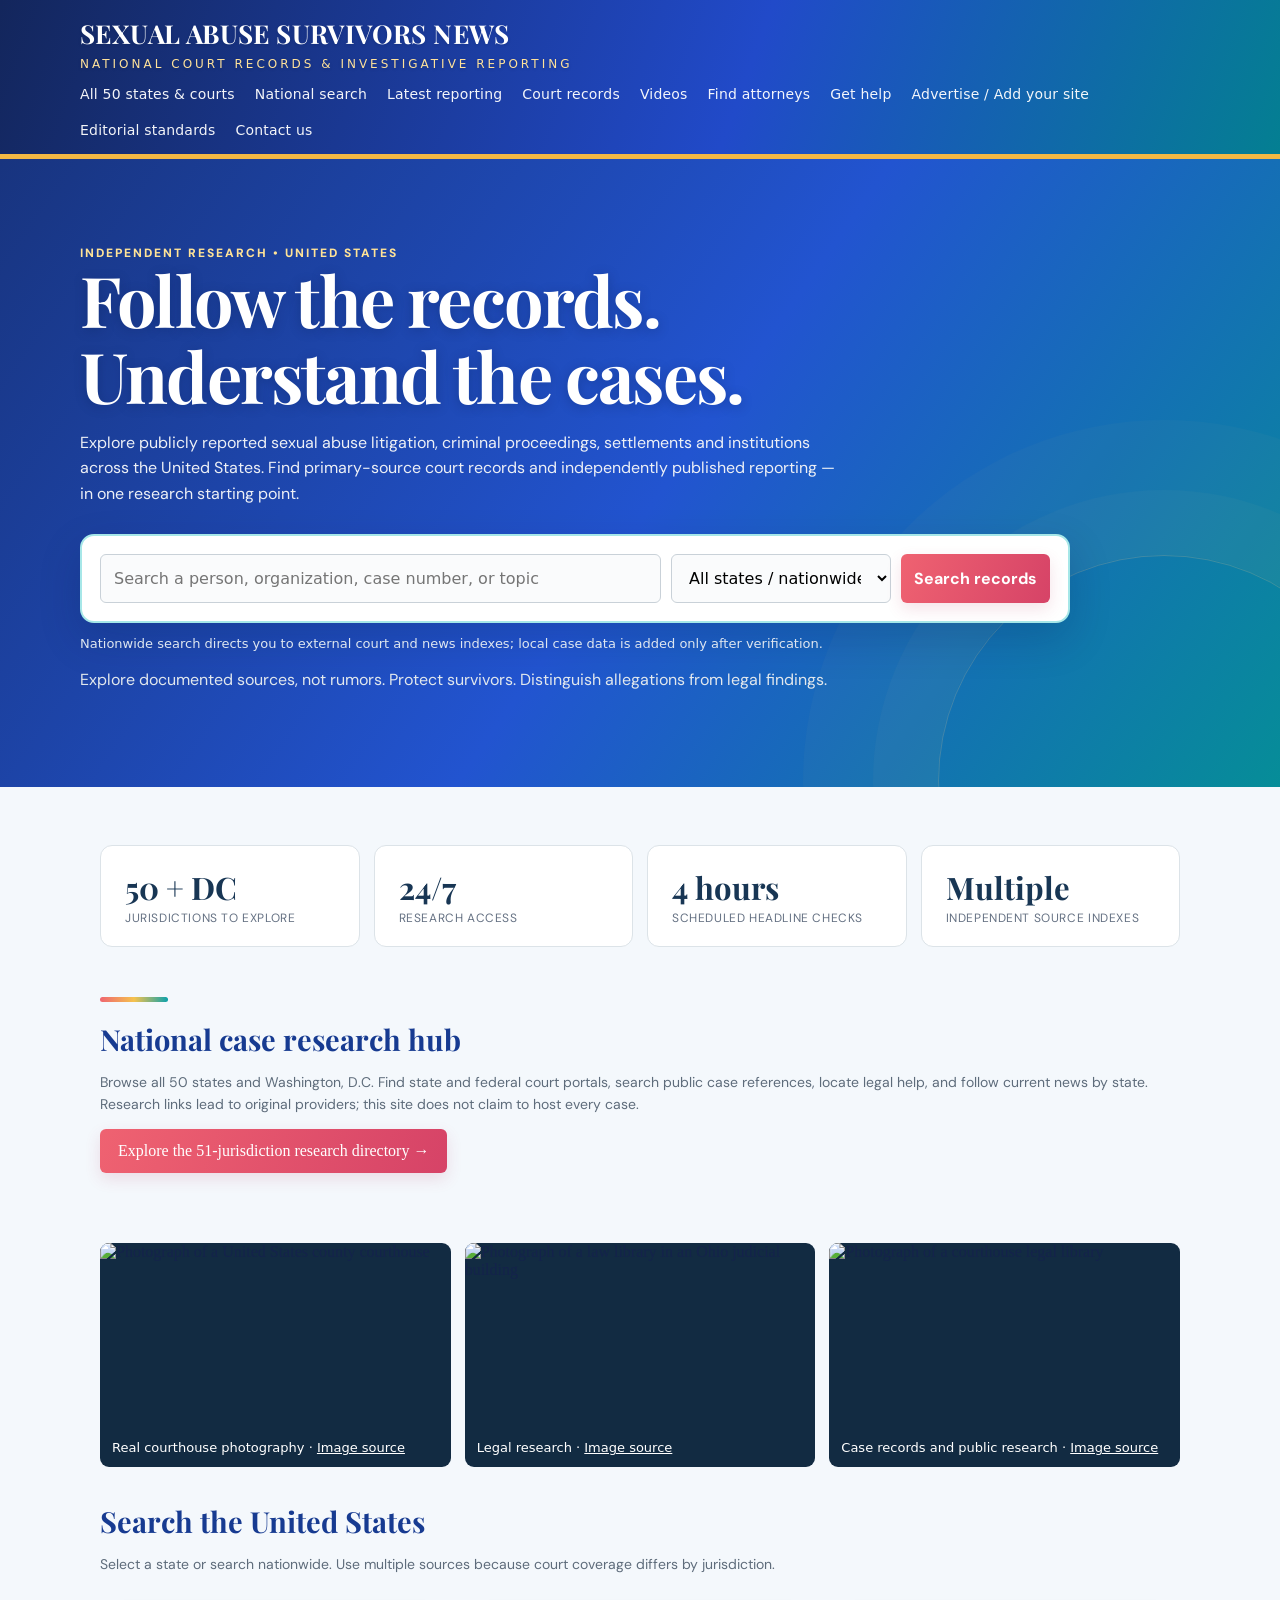
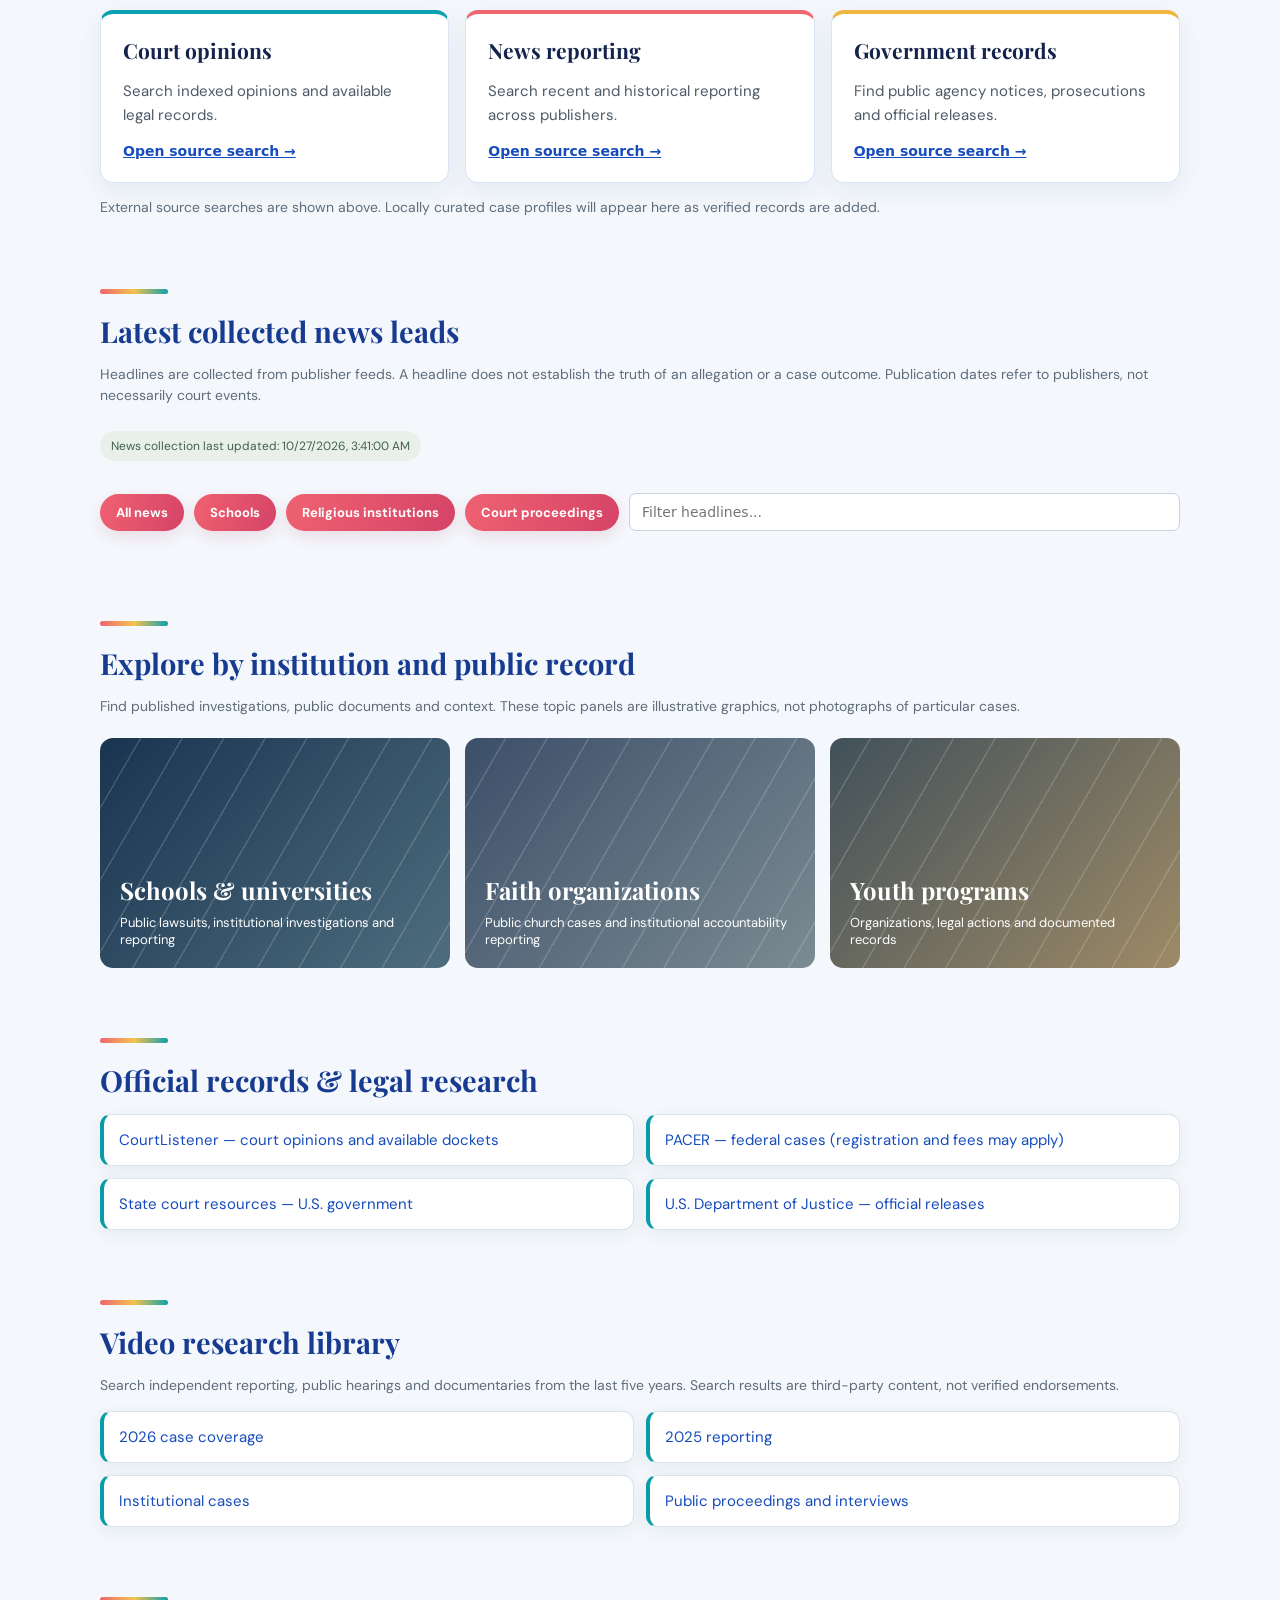
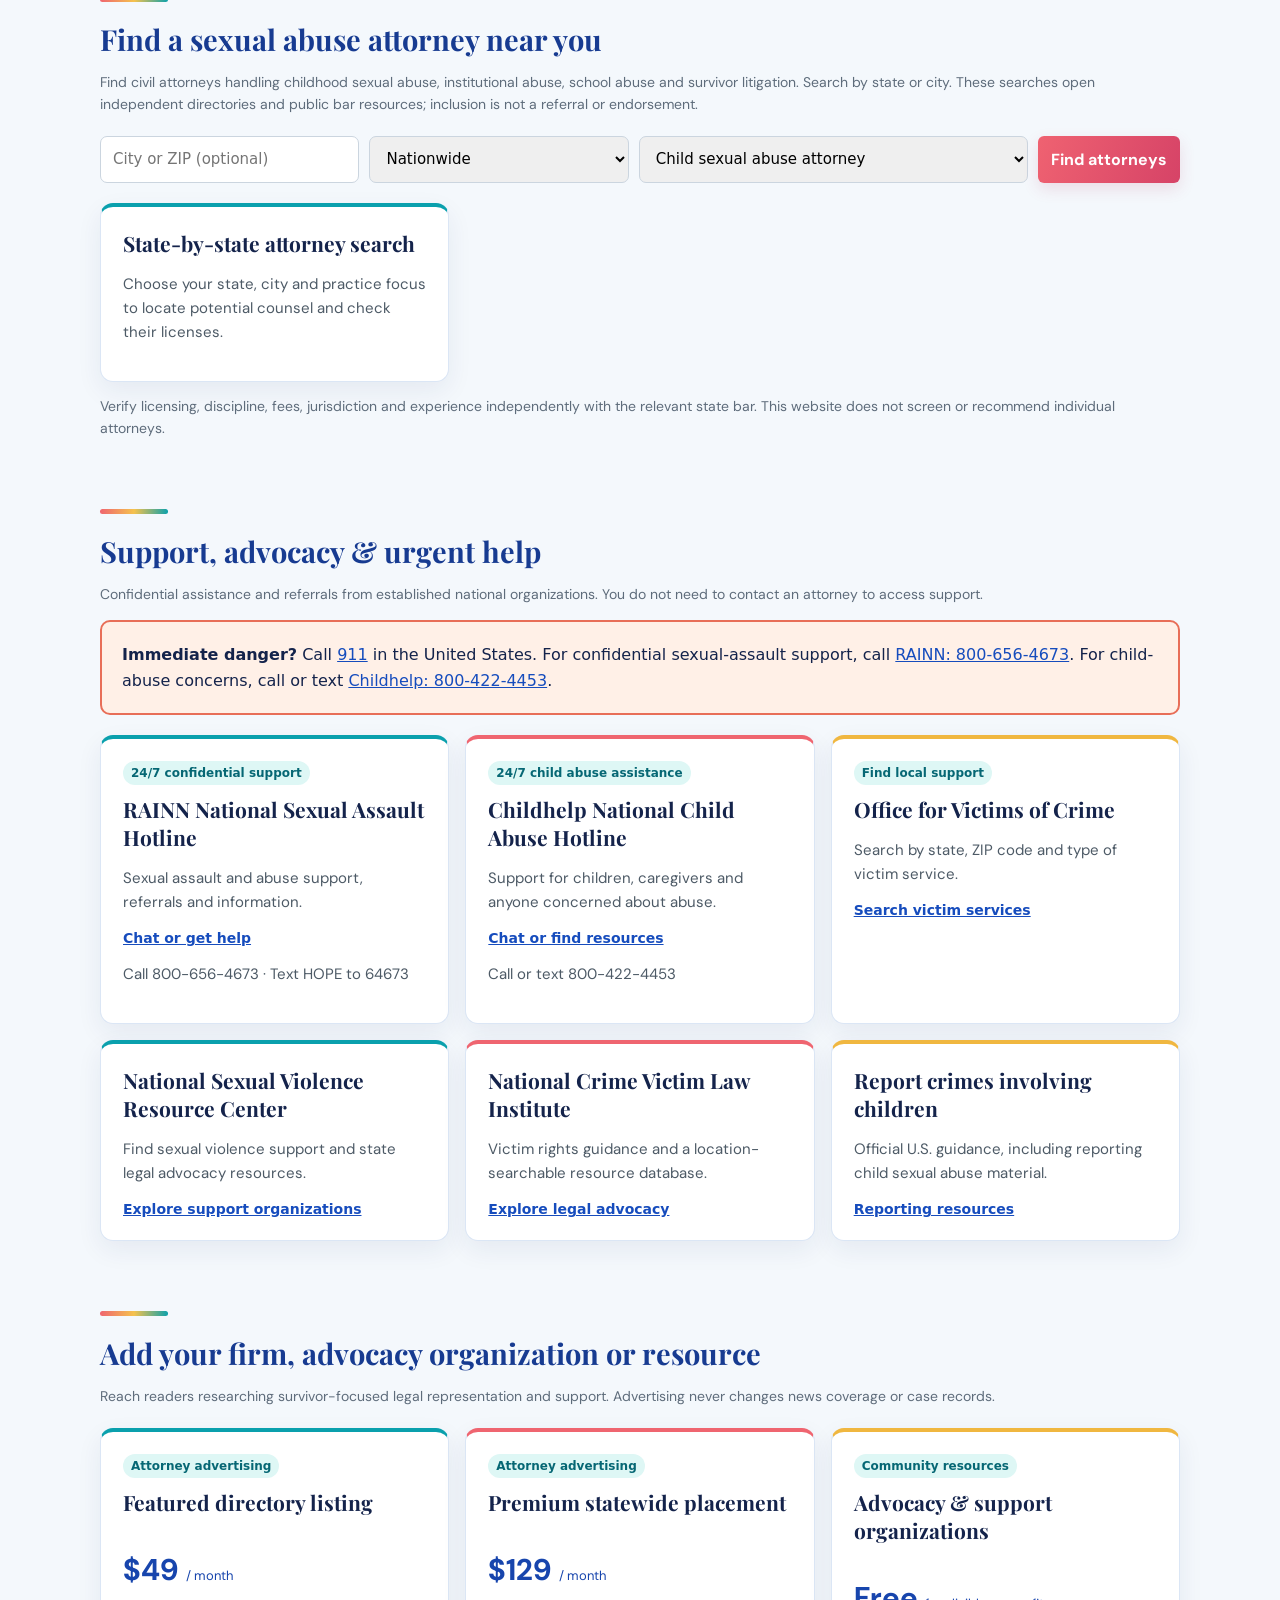
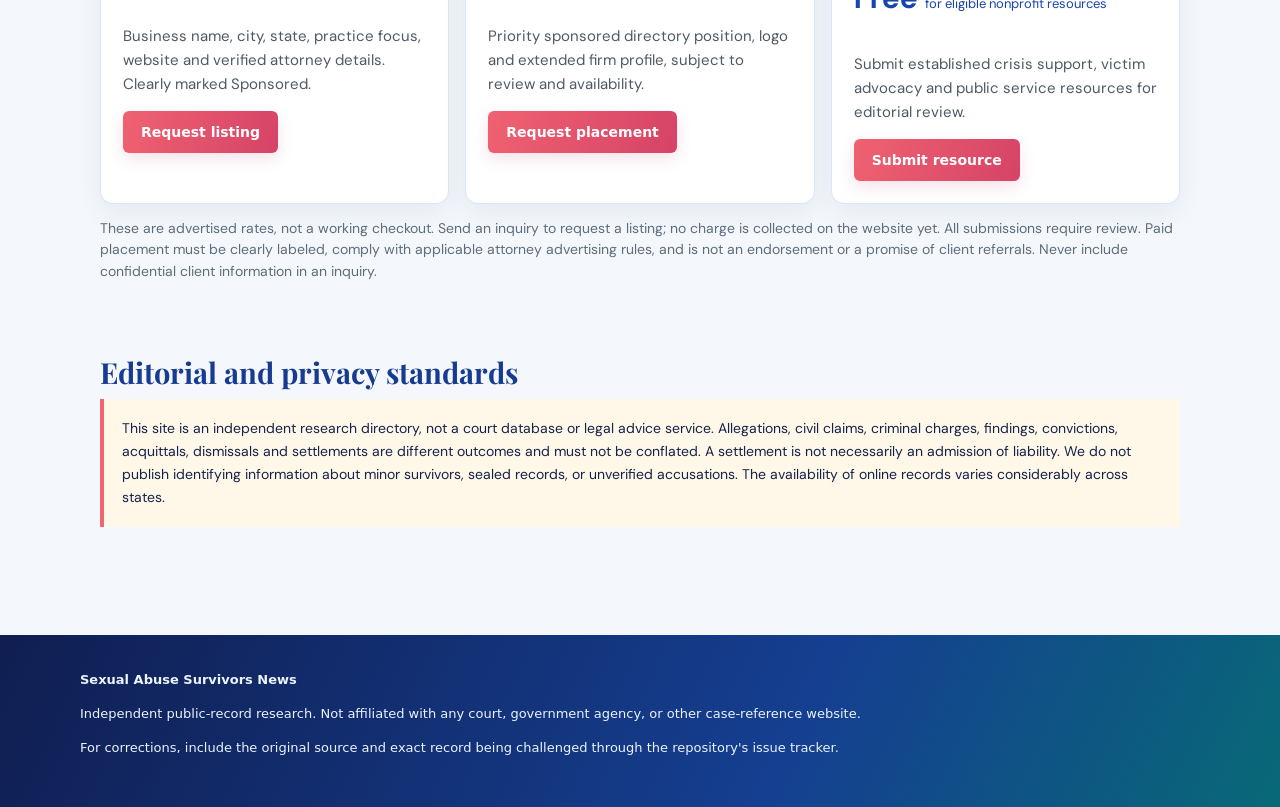
==== commit 085b1370: "Add national state-by-state case research entry point and contact" ====
--- a/index.html
+++ b/index.html
@@ -6,9 +6,9 @@
 <style>
 :root{font-family:Georgia,serif;color:#16243a;background:#f5f4f0}*{box-sizing:border-box}body{margin:0}a{color:#195986}a:hover{text-decoration:underline}.top{background:#101f39;color:#fff;padding:16px max(20px,calc((100% - 1120px)/2))}.brand{font-size:24px;font-weight:bold;letter-spacing:.4px}.brand small{display:block;font:12px system-ui,sans-serif;color:#dfc389;letter-spacing:3px;text-transform:uppercase;margin-top:6px}.nav{display:flex;gap:20px;flex-wrap:wrap;margin-top:15px}.nav a{color:#eef1f7;font:14px system-ui;text-decoration:none}.hero{background:linear-gradient(120deg,#142d4b,#263e59);color:#fff;padding:60px 20px}.wrap{max-width:1120px;margin:auto}.hero h1{font-size:clamp(32px,5vw,56px);max-width:900px;line-height:1.12;margin:0 0 15px}.hero p{max-width:760px;line-height:1.6;color:#edf0f6}.tag{font:12px system-ui;letter-spacing:2px;color:#f0d09c;text-transform:uppercase}.searchbox{background:#fff;border-radius:12px;padding:18px;box-shadow:0 10px 25px #1018281c;display:grid;grid-template-columns:1fr 220px auto;gap:10px;margin:28px 0 0;color:#213047}.searchbox input,.searchbox select,button{font:16px system-ui;padding:13px;border:1px solid #c9d1d8;border-radius:6px;min-width:0}button{cursor:pointer;background:#a77930;color:#fff;border:0;font-weight:700}button:hover{background:#8a6025}main{padding:38px 20px}.section{margin:0 0 40px}h2{font-size:29px;margin:0 0 8px}h3{margin:0 0 8px}.muted{color:#5e6c7b;font:14px/1.55 system-ui}.cards{display:grid;grid-template-columns:repeat(3,1fr);gap:16px;margin-top:20px}.card{padding:22px;background:white;border:1px solid #e1e4e8;border-radius:10px;min-height:155px}.card p{font:15px/1.6 system-ui;color:#4d5a66}.card a{font:600 14px system-ui}.accent{height:4px;width:38px;background:#b78a45;margin-bottom:18px}.pill{font:12px system-ui;background:#eef3f8;color:#183654;padding:5px 8px;border-radius:30px;display:inline-block;margin-bottom:10px}.note{background:#fdf8e9;padding:18px;border-left:4px solid #c39953;font:14px/1.65 system-ui}.result{border-bottom:1px solid #dde3e8;padding:15px 0}.result a{font-size:19px}.result p{margin:8px 0;font:14px/1.5 system-ui}.toolbar{display:flex;justify-content:space-between;gap:12px;flex-wrap:wrap}.linkgrid{display:grid;grid-template-columns:repeat(2,1fr);gap:12px;margin-top:15px}.linkgrid a{display:block;padding:15px;background:#fff;border:1px solid #dde3e8;border-radius:7px;font:15px system-ui;text-decoration:none}footer{background:#101f39;color:#cfd9e3;padding:35px 20px;font:13px/1.6 system-ui}footer a{color:#fff}@media(max-width:780px){.searchbox{grid-template-columns:1fr}.cards,.linkgrid{grid-template-columns:1fr}.hero{padding:36px 20px}} 
 .directory-controls{display:grid;grid-template-columns:1fr 1fr 1.5fr auto;gap:10px;margin:20px 0}.directory-controls input,.directory-controls select{min-width:0;font:15px system-ui;padding:12px;border:1px solid #cbd5df;border-radius:7px}.help-alert{padding:20px;background:#fff5e8;border:2px solid #ad793b;border-radius:10px;font:16px/1.6 system-ui}.price{font-size:30px!important;color:#143e61!important;font-weight:bold!important}.price small{font-size:13px;font-weight:normal}.cta{display:inline-block;background:#16517c;color:white!important;padding:13px 18px;border-radius:6px;text-decoration:none}.photostrip{display:grid;grid-template-columns:repeat(3,1fr);gap:14px;margin:0 0 35px}.photostrip figure{margin:0;overflow:hidden;border-radius:9px;background:#122b42}.photostrip img{width:100%;height:185px;object-fit:cover;display:block}.photostrip figcaption{font:13px system-ui;color:#fff;padding:12px}.photostrip a{color:white}@media(max-width:780px){.directory-controls,.photostrip{grid-template-columns:1fr}.photostrip img{height:200px}} </style><link rel="stylesheet" href="./assets/editorial.css"></head><body>
-<header class="top"><div class="wrap"><div class="brand">SEXUAL ABUSE SURVIVORS NEWS<small>National court records & investigative reporting</small></div><nav class="nav"><a href="#search">National search</a><a href="#updates">Latest reporting</a><a href="#sources">Court records</a><a href="#videos">Videos</a><a href="#attorneys">Find attorneys</a><a href="#help">Get help</a><a href="#list">Advertise / Add your site</a><a href="#standards">Editorial standards</a></nav></div></header>
+<header class="top"><div class="wrap"><div class="brand">SEXUAL ABUSE SURVIVORS NEWS<small>National court records & investigative reporting</small></div><nav class="nav"><a href="state-research.html">All 50 states & courts</a><a href="#search">National search</a><a href="#updates">Latest reporting</a><a href="#sources">Court records</a><a href="#videos">Videos</a><a href="#attorneys">Find attorneys</a><a href="#help">Get help</a><a href="#list">Advertise / Add your site</a><a href="#standards">Editorial standards</a><a href="mailto:legalpioneer@proton.me?subject=Sexual%20Abuse%20Survivors%20News%20Question">Contact us</a></nav></div></header>
 <div class="hero"><div class="wrap"><div class="tag">Independent research • United States</div><h1>Follow the records. Understand the cases.</h1><p>Explore publicly reported sexual abuse litigation, criminal proceedings, settlements and institutions across the United States. Find primary-source court records and independently published reporting — in one research starting point.</p><div class="searchbox" id="search"><input id="q" aria-label="Name, organization, case number, or keywords" placeholder="Search a person, organization, case number, or topic"><select id="state" aria-label="State"><option value="">All states / nationwide</option></select><button id="go">Search records</button></div><p style="font:13px system-ui;color:#dee6f0">Nationwide search directs you to external court and news indexes; local case data is added only after verification.</p></div></div>
-<main class="wrap"><div class="photostrip"><figure><img loading="lazy" src="https://upload.wikimedia.org/wikipedia/commons/d/d0/Boone_County_Courthouse_in_Columbia%2C_Missouri.jpg" alt="Photograph of a United States county courthouse"><figcaption>Real courthouse photography · <a href="https://commons.wikimedia.org/wiki/File:Boone_County_Courthouse_in_Columbia,_Missouri.jpg">Image source</a></figcaption></figure><figure><img loading="lazy" src="https://www.courtnewsohio.gov/happening/2026/images/LawLibrary_022726.jpg" alt="Photograph of a law library in an Ohio judicial building"><figcaption>Legal research · <a href="https://www.courtnewsohio.gov/happening/2026/LawLibrary_022726.asp">Image source</a></figcaption></figure><figure><img loading="lazy" src="https://cdn.pagethink.com/cdn-cgi/image/width%3D2534%2Cheight%3D1816%2Cfit%3Dcover/content/uploads/20DB20423_00_N9_jpg.jpg" alt="Photograph of a courthouse legal library"><figcaption>Case records and public research · <a href="https://www.pagethink.com/projects/thurgood-marshall-u-s-courthouse">Image source</a></figcaption></figure></div>
+<main class="wrap"><section class="section"><div class="accent"></div><h2>National case research hub</h2><p class="muted">Browse all 50 states and Washington, D.C. Find state and federal court portals, search public case references, locate legal help, and follow current news by state. Research links lead to original providers; this site does not claim to host every case.</p><a class="cta" href="state-research.html">Explore the 51-jurisdiction research directory →</a></section><div class="photostrip"><figure><img loading="lazy" src="https://upload.wikimedia.org/wikipedia/commons/d/d0/Boone_County_Courthouse_in_Columbia%2C_Missouri.jpg" alt="Photograph of a United States county courthouse"><figcaption>Real courthouse photography · <a href="https://commons.wikimedia.org/wiki/File:Boone_County_Courthouse_in_Columbia,_Missouri.jpg">Image source</a></figcaption></figure><figure><img loading="lazy" src="https://www.courtnewsohio.gov/happening/2026/images/LawLibrary_022726.jpg" alt="Photograph of a law library in an Ohio judicial building"><figcaption>Legal research · <a href="https://www.courtnewsohio.gov/happening/2026/LawLibrary_022726.asp">Image source</a></figcaption></figure><figure><img loading="lazy" src="https://cdn.pagethink.com/cdn-cgi/image/width%3D2534%2Cheight%3D1816%2Cfit%3Dcover/content/uploads/20DB20423_00_N9_jpg.jpg" alt="Photograph of a courthouse legal library"><figcaption>Case records and public research · <a href="https://www.pagethink.com/projects/thurgood-marshall-u-s-courthouse">Image source</a></figcaption></figure></div>
 <section class="section"><div class="toolbar"><div><h2>Search the United States</h2><p class="muted">Select a state or search nationwide. Use multiple sources because court coverage differs by jurisdiction.</p></div></div><div class="cards" id="searchcards"></div><div id="case-list" aria-live="polite"></div></section>
 <section class="section" id="updates"><div class="accent"></div><h2>Latest collected news leads</h2><p class="muted">Headlines are collected from publisher feeds. A headline does not establish the truth of an allegation or a case outcome. Publication dates refer to publishers, not necessarily court events.</p><div id="news"><p class="muted">Daily updates will populate this section after the GitHub workflow runs.</p></div></section>
 <section class="section" id="sources"><div class="accent"></div><h2>Official records & legal research</h2><div class="linkgrid"><a href="https://www.courtlistener.com/" target="_blank" rel="noopener noreferrer">CourtListener — court opinions and available dockets</a><a href="https://pcl.uscourts.gov/pcl/" target="_blank" rel="noopener noreferrer">PACER — federal cases (registration and fees may apply)</a><a href="https://www.usa.gov/state-courts" target="_blank" rel="noopener noreferrer">State court resources — U.S. government</a><a href="https://www.justice.gov/news" target="_blank" rel="noopener noreferrer">U.S. Department of Justice — official releases</a></div></section>
--- a/assets/editorial.css
+++ b/assets/editorial.css
@@ -1,2 +1,30 @@
 @import url('https://fonts.googleapis.com/css2?family=DM+Sans:wght@400;500;600;700;800&family=Playfair+Display:wght@500;600;700;800&display=swap');
 :root{--ink:#16233b;--navy:#0b1a2d;--copper:#d1a467;--cream:#fbf8f2;--stroke:#dce3e8}html{scroll-behavior:smooth}body{background:var(--cream);color:var(--ink)}.top{background:var(--navy);border-bottom:1px solid #ffffff25}.brand,.hero h1,h2,h3{font-family:"Playfair Display",Georgia,serif}.brand{font-size:26px}.nav a{letter-spacing:.2px}.nav a:hover{color:#e7c48e}.hero{position:relative;overflow:hidden;background:radial-gradient(ellipse at 80% 15%,#314e6b 0%,transparent 48%),linear-gradient(115deg,#091b32,#16314b 73%,#203b4c);padding:86px 20px 78px}.hero:after{content:"";position:absolute;right:-110px;bottom:-220px;width:450px;height:450px;border:1px solid #dfc08d3a;border-radius:50%;box-shadow:0 0 0 65px #dfc08d09,0 0 0 135px #dfc08d08;pointer-events:none}.hero .wrap{position:relative;z-index:1}.hero h1{font-size:clamp(40px,6vw,70px);letter-spacing:-1.8px;max-width:870px;line-height:1.09}.hero p{font-family:"DM Sans",system-ui;font-size:16px}.tag{font-family:"DM Sans",system-ui;color:#efca8e;font-weight:800}.searchbox{border:1px solid #f0e8dc;border-radius:14px;box-shadow:0 20px 45px #060f1d59;max-width:990px}.searchbox input,.searchbox select{background:#fafbfc}.searchbox input:focus,.searchbox select:focus{outline:3px solid #d1a46780}.searchbox button,button{background:#bd8a4a;font-family:"DM Sans",system-ui}.searchbox button:hover,button:hover{background:#a36d35}main{padding-top:58px}.card{border-radius:13px;transition:transform .15s,box-shadow .15s}.card:hover{transform:translateY(-2px);box-shadow:0 12px 35px #12223c18}.card h3{font-size:21px}.card p,.muted,.linkgrid a,.result p,.note{font-family:"DM Sans",system-ui}.accent{background:#bd8a4a}.linkgrid a{border-radius:11px;transition:background .2s}.linkgrid a:hover{background:#eef3f7}.section{margin-bottom:70px}.stat-row{display:grid;grid-template-columns:repeat(4,1fr);gap:14px;margin:0 0 50px}.stat{background:#fff;padding:20px 24px;border-radius:12px;border:1px solid var(--stroke)}.stat strong{font:700 31px "Playfair Display",Georgia,serif;display:block;color:#183654}.stat span{font:12px "DM Sans",sans-serif;color:#657183;letter-spacing:.6px;text-transform:uppercase}.enhanced-tools{display:flex;gap:10px;flex-wrap:wrap;align-items:center;margin:20px 0}.enhanced-tools button{font-size:13px;padding:10px 16px;border-radius:30px}.enhanced-tools button[aria-pressed=true]{background:#142d4b}.news-meta{font:11px "DM Sans",sans-serif;letter-spacing:.7px;color:#835d31;text-transform:uppercase;margin-bottom:7px}.news-grid{display:grid;grid-template-columns:repeat(2,1fr);gap:12px}.news-grid .result{border:1px solid var(--stroke);background:#fff;border-radius:11px;padding:19px}.news-grid .result a{font:700 18px/1.45 "Playfair Display",Georgia,serif;color:#162b45;text-decoration:none}.news-grid .result a:hover{text-decoration:underline}.micro{font:13px/1.6 "DM Sans",system-ui;color:#617083}.photo-strip{display:grid;grid-template-columns:repeat(3,1fr);gap:15px;margin-top:20px}.photo-tile{position:relative;min-height:230px;border-radius:13px;overflow:hidden;background:linear-gradient(135deg,#193450,#4e6d7e);display:flex;flex-direction:column;justify-content:end;padding:20px;color:#fff}.photo-tile:nth-child(2){background:linear-gradient(135deg,#3c4f69,#7b8b92)}.photo-tile:nth-child(3){background:linear-gradient(135deg,#41515a,#9e8a66)}.photo-tile:before{content:"";position:absolute;inset:0;opacity:.16;background:repeating-linear-gradient(120deg,transparent 0 34px,#fff 35px,#fff 36px)}.photo-tile strong,.photo-tile span{position:relative}.photo-tile strong{font:700 24px "Playfair Display",Georgia}.photo-tile span{font:13px "DM Sans",sans-serif;margin-top:8px}.photo-tile a{position:absolute;inset:0}.photo-tile a:focus{outline:3px solid #d1a467;outline-offset:-3px}#updated-note{display:inline-flex;align-items:center;gap:8px;border-radius:25px;background:#e8f0e9;color:#42614a;font:12px "DM Sans",sans-serif;padding:7px 11px;margin-top:10px}@media(max-width:780px){.hero{padding:56px 20px}.stat-row{grid-template-columns:repeat(2,1fr)}.photo-strip,.news-grid{grid-template-columns:1fr}}@media(max-width:460px){.stat-row{grid-template-columns:1fr 1fr}.stat{padding:14px}.stat strong{font-size:26px}}
+
+/* Vibrant editorial refresh — October 2026 */
+:root{--ink:#14234b;--royal:#244bd1;--teal:#078e98;--coral:#ee6570;--gold:#f3b844;--mist:#f4f8fc}
+body{background:var(--mist);color:var(--ink)}
+.top{background:linear-gradient(110deg,#13265c 0%,#214ac9 58%,#047f92 100%)!important;border-bottom:5px solid #f3b844}
+.brand{color:#fff!important;text-shadow:0 1px 3px #071e4d44}
+.brand small{color:#ffe29b!important}
+.nav a{color:#fff!important;opacity:.95}.nav a:hover{color:#ffe29b!important;opacity:1}
+.hero{background:linear-gradient(125deg,#18347f 0%,#2254d0 52%,#068d98 100%)!important;position:relative}
+.hero h1{color:#fff!important;text-shadow:0 2px 12px #071a4845}
+.hero .tag{color:#ffe397!important}
+.searchbox{border:2px solid #a6e7e8;box-shadow:0 16px 42px #03184730!important}
+button,.cta{background:linear-gradient(110deg,#ef6271,#d64367)!important;color:white!important;border:0!important;box-shadow:0 6px 16px #b7315c24;transition:filter .18s,transform .18s}
+button:hover,.cta:hover{filter:brightness(1.1);transform:translateY(-1px)}
+a{color:#164cbd}a:hover{color:#007c88}
+h2{color:#173b91!important}
+.accent{width:68px!important;height:5px!important;border-radius:5px;background:linear-gradient(90deg,#ef6570,#f5c24e,#0ca1ab)!important}
+.card{border:1px solid #dbe6f5!important;border-top:4px solid #0aa0ad!important;background:#fff!important;box-shadow:0 9px 26px #182e6412!important;transition:transform .18s,box-shadow .18s}
+.card:nth-child(3n+2){border-top-color:#ef6570!important}.card:nth-child(3n){border-top-color:#f0b740!important}
+.card:hover{transform:translateY(-3px);box-shadow:0 16px 33px #153a7b25!important}
+.pill{background:#def7f5!important;color:#066774!important;font-weight:700}
+.linkgrid a{border-left:4px solid #069caa!important;box-shadow:0 5px 18px #172b5610!important}
+.help-alert{background:#fff0e7!important;border:2px solid #e86e58!important}
+.note{background:#fff8e9!important;border-left-color:#ef6570!important}
+.price{color:#1745ad!important}
+footer{background:linear-gradient(115deg,#101e51,#153f91 62%,#086977)!important;color:#eaf3ff!important}
+footer a{color:#ffe09a!important}
+@media(max-width:780px){.nav{gap:12px}.hero{padding:42px 20px}.card{min-height:0}}
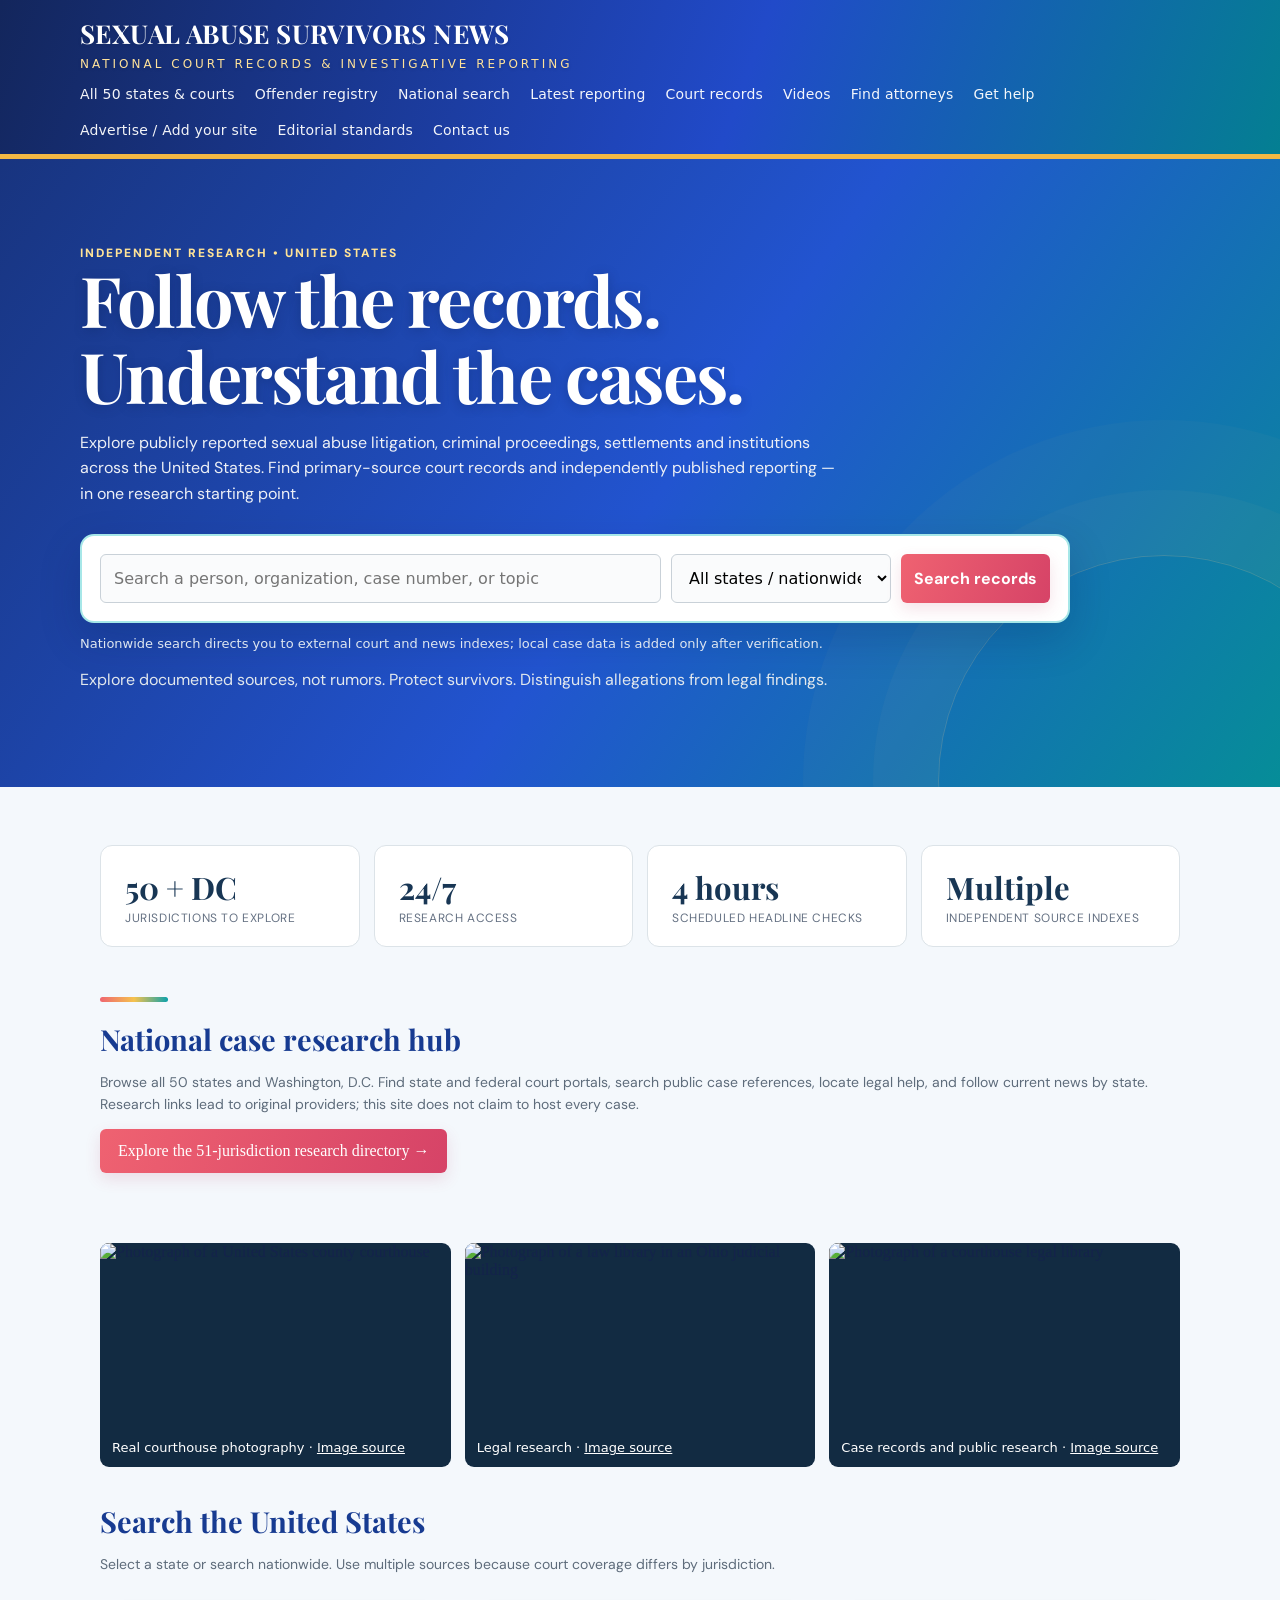
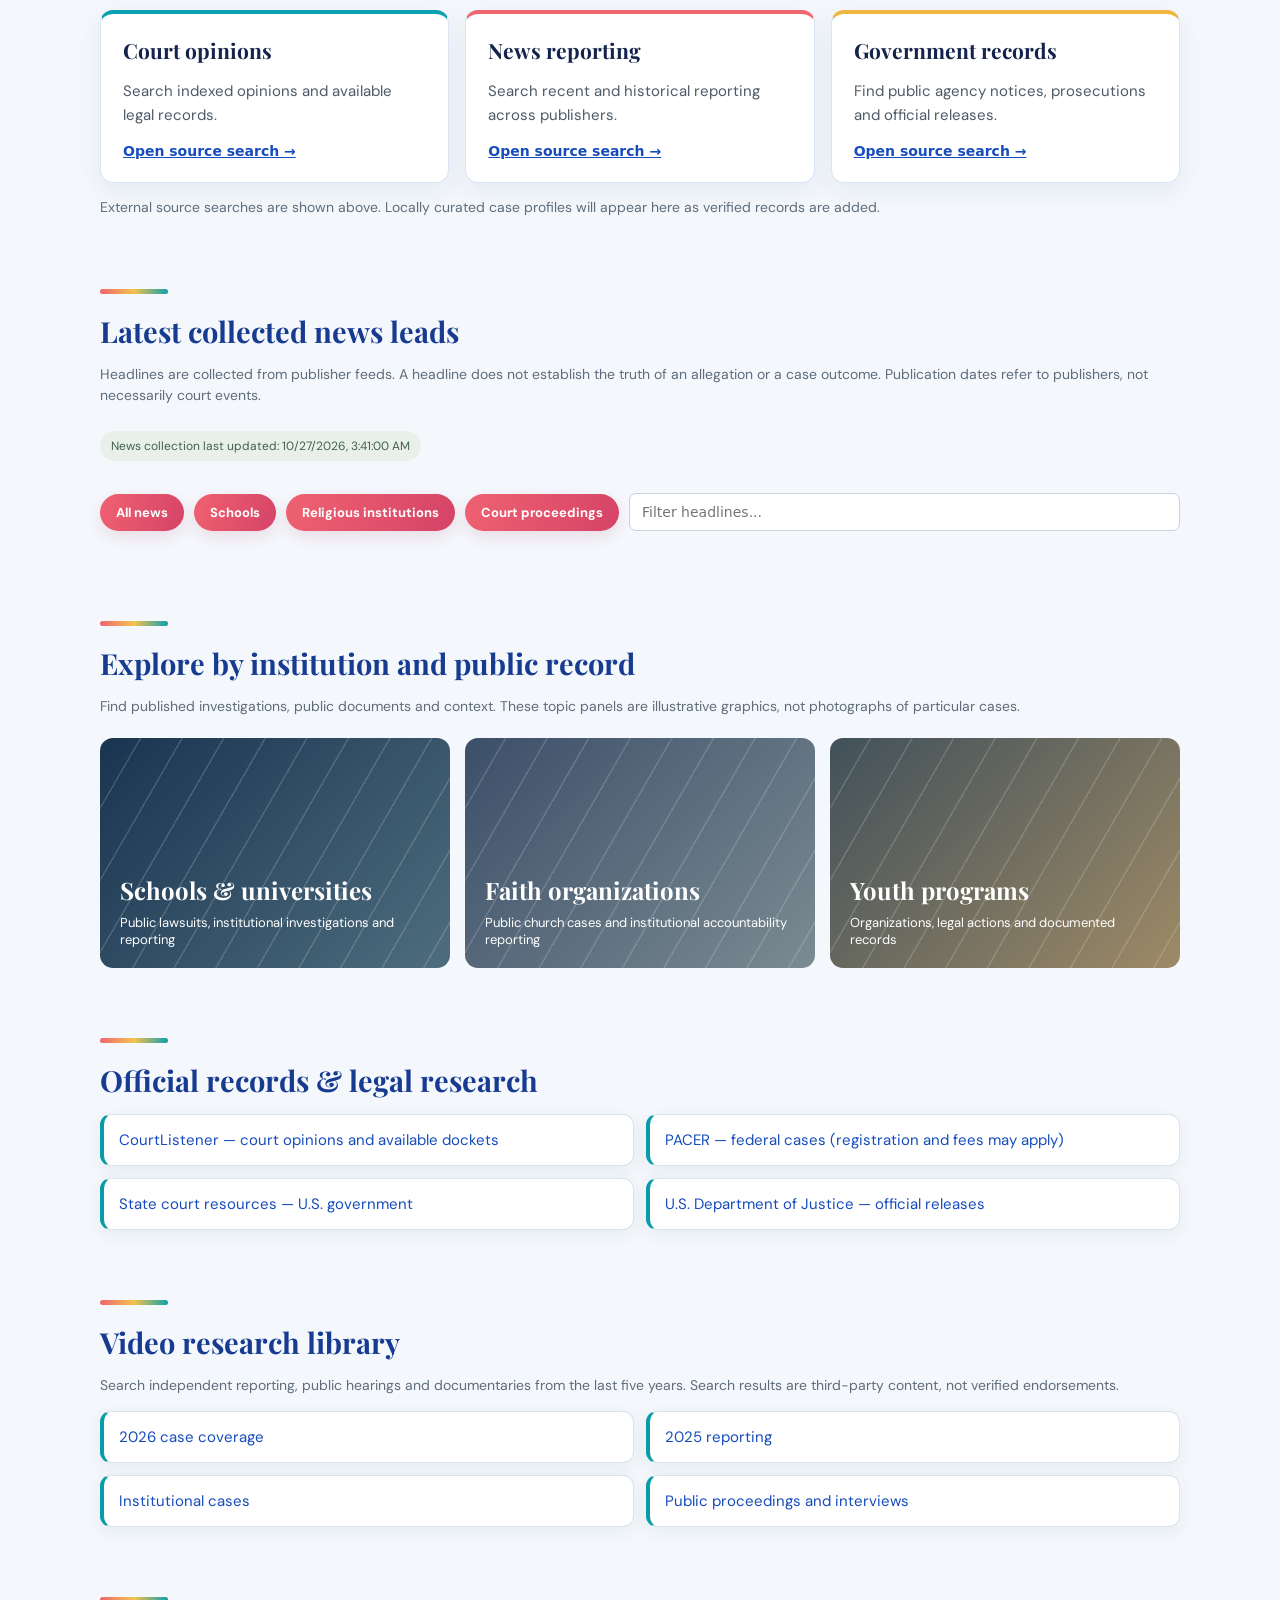
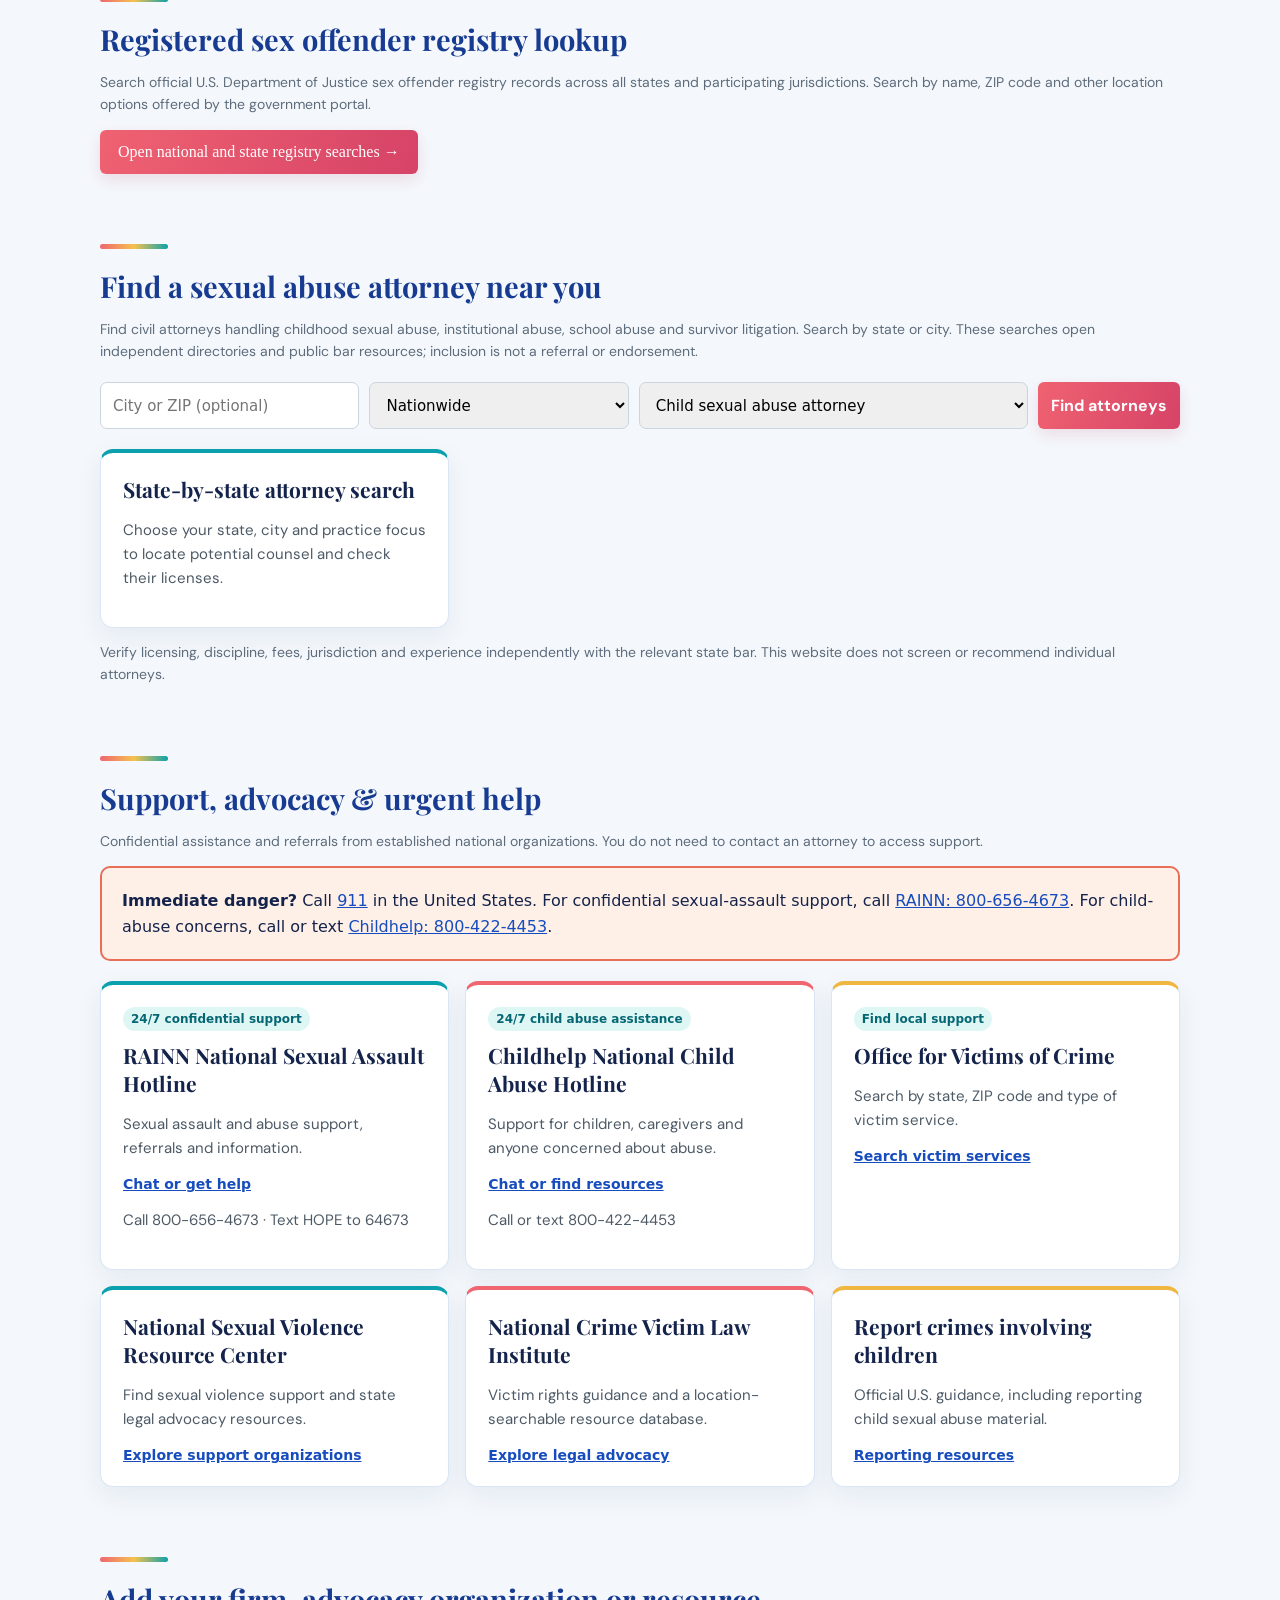
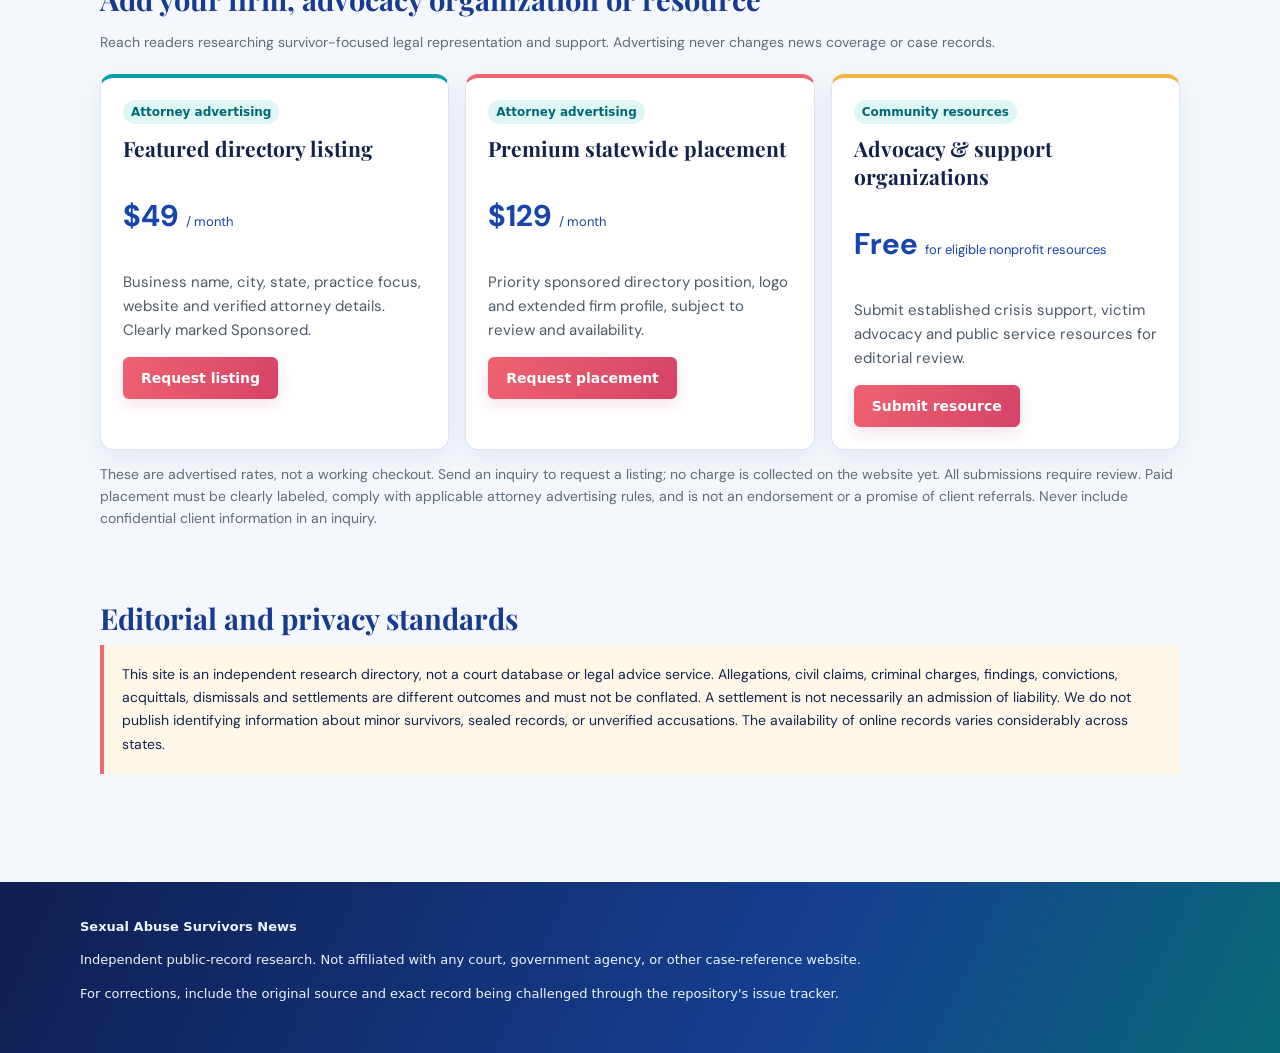
==== commit dc71efef: "Feature official sex offender registry research on news homepage" ====
--- a/index.html
+++ b/index.html
@@ -6,14 +6,14 @@
 <style>
 :root{font-family:Georgia,serif;color:#16243a;background:#f5f4f0}*{box-sizing:border-box}body{margin:0}a{color:#195986}a:hover{text-decoration:underline}.top{background:#101f39;color:#fff;padding:16px max(20px,calc((100% - 1120px)/2))}.brand{font-size:24px;font-weight:bold;letter-spacing:.4px}.brand small{display:block;font:12px system-ui,sans-serif;color:#dfc389;letter-spacing:3px;text-transform:uppercase;margin-top:6px}.nav{display:flex;gap:20px;flex-wrap:wrap;margin-top:15px}.nav a{color:#eef1f7;font:14px system-ui;text-decoration:none}.hero{background:linear-gradient(120deg,#142d4b,#263e59);color:#fff;padding:60px 20px}.wrap{max-width:1120px;margin:auto}.hero h1{font-size:clamp(32px,5vw,56px);max-width:900px;line-height:1.12;margin:0 0 15px}.hero p{max-width:760px;line-height:1.6;color:#edf0f6}.tag{font:12px system-ui;letter-spacing:2px;color:#f0d09c;text-transform:uppercase}.searchbox{background:#fff;border-radius:12px;padding:18px;box-shadow:0 10px 25px #1018281c;display:grid;grid-template-columns:1fr 220px auto;gap:10px;margin:28px 0 0;color:#213047}.searchbox input,.searchbox select,button{font:16px system-ui;padding:13px;border:1px solid #c9d1d8;border-radius:6px;min-width:0}button{cursor:pointer;background:#a77930;color:#fff;border:0;font-weight:700}button:hover{background:#8a6025}main{padding:38px 20px}.section{margin:0 0 40px}h2{font-size:29px;margin:0 0 8px}h3{margin:0 0 8px}.muted{color:#5e6c7b;font:14px/1.55 system-ui}.cards{display:grid;grid-template-columns:repeat(3,1fr);gap:16px;margin-top:20px}.card{padding:22px;background:white;border:1px solid #e1e4e8;border-radius:10px;min-height:155px}.card p{font:15px/1.6 system-ui;color:#4d5a66}.card a{font:600 14px system-ui}.accent{height:4px;width:38px;background:#b78a45;margin-bottom:18px}.pill{font:12px system-ui;background:#eef3f8;color:#183654;padding:5px 8px;border-radius:30px;display:inline-block;margin-bottom:10px}.note{background:#fdf8e9;padding:18px;border-left:4px solid #c39953;font:14px/1.65 system-ui}.result{border-bottom:1px solid #dde3e8;padding:15px 0}.result a{font-size:19px}.result p{margin:8px 0;font:14px/1.5 system-ui}.toolbar{display:flex;justify-content:space-between;gap:12px;flex-wrap:wrap}.linkgrid{display:grid;grid-template-columns:repeat(2,1fr);gap:12px;margin-top:15px}.linkgrid a{display:block;padding:15px;background:#fff;border:1px solid #dde3e8;border-radius:7px;font:15px system-ui;text-decoration:none}footer{background:#101f39;color:#cfd9e3;padding:35px 20px;font:13px/1.6 system-ui}footer a{color:#fff}@media(max-width:780px){.searchbox{grid-template-columns:1fr}.cards,.linkgrid{grid-template-columns:1fr}.hero{padding:36px 20px}} 
 .directory-controls{display:grid;grid-template-columns:1fr 1fr 1.5fr auto;gap:10px;margin:20px 0}.directory-controls input,.directory-controls select{min-width:0;font:15px system-ui;padding:12px;border:1px solid #cbd5df;border-radius:7px}.help-alert{padding:20px;background:#fff5e8;border:2px solid #ad793b;border-radius:10px;font:16px/1.6 system-ui}.price{font-size:30px!important;color:#143e61!important;font-weight:bold!important}.price small{font-size:13px;font-weight:normal}.cta{display:inline-block;background:#16517c;color:white!important;padding:13px 18px;border-radius:6px;text-decoration:none}.photostrip{display:grid;grid-template-columns:repeat(3,1fr);gap:14px;margin:0 0 35px}.photostrip figure{margin:0;overflow:hidden;border-radius:9px;background:#122b42}.photostrip img{width:100%;height:185px;object-fit:cover;display:block}.photostrip figcaption{font:13px system-ui;color:#fff;padding:12px}.photostrip a{color:white}@media(max-width:780px){.directory-controls,.photostrip{grid-template-columns:1fr}.photostrip img{height:200px}} </style><link rel="stylesheet" href="./assets/editorial.css"></head><body>
-<header class="top"><div class="wrap"><div class="brand">SEXUAL ABUSE SURVIVORS NEWS<small>National court records & investigative reporting</small></div><nav class="nav"><a href="state-research.html">All 50 states & courts</a><a href="#search">National search</a><a href="#updates">Latest reporting</a><a href="#sources">Court records</a><a href="#videos">Videos</a><a href="#attorneys">Find attorneys</a><a href="#help">Get help</a><a href="#list">Advertise / Add your site</a><a href="#standards">Editorial standards</a><a href="mailto:legalpioneer@proton.me?subject=Sexual%20Abuse%20Survivors%20News%20Question">Contact us</a></nav></div></header>
+<header class="top"><div class="wrap"><div class="brand">SEXUAL ABUSE SURVIVORS NEWS<small>National court records & investigative reporting</small></div><nav class="nav"><a href="state-research.html">All 50 states & courts</a><a href="state-research.html#registry">Offender registry</a><a href="#search">National search</a><a href="#updates">Latest reporting</a><a href="#sources">Court records</a><a href="#videos">Videos</a><a href="#attorneys">Find attorneys</a><a href="#help">Get help</a><a href="#list">Advertise / Add your site</a><a href="#standards">Editorial standards</a><a href="mailto:legalpioneer@proton.me?subject=Sexual%20Abuse%20Survivors%20News%20Question">Contact us</a></nav></div></header>
 <div class="hero"><div class="wrap"><div class="tag">Independent research • United States</div><h1>Follow the records. Understand the cases.</h1><p>Explore publicly reported sexual abuse litigation, criminal proceedings, settlements and institutions across the United States. Find primary-source court records and independently published reporting — in one research starting point.</p><div class="searchbox" id="search"><input id="q" aria-label="Name, organization, case number, or keywords" placeholder="Search a person, organization, case number, or topic"><select id="state" aria-label="State"><option value="">All states / nationwide</option></select><button id="go">Search records</button></div><p style="font:13px system-ui;color:#dee6f0">Nationwide search directs you to external court and news indexes; local case data is added only after verification.</p></div></div>
 <main class="wrap"><section class="section"><div class="accent"></div><h2>National case research hub</h2><p class="muted">Browse all 50 states and Washington, D.C. Find state and federal court portals, search public case references, locate legal help, and follow current news by state. Research links lead to original providers; this site does not claim to host every case.</p><a class="cta" href="state-research.html">Explore the 51-jurisdiction research directory →</a></section><div class="photostrip"><figure><img loading="lazy" src="https://upload.wikimedia.org/wikipedia/commons/d/d0/Boone_County_Courthouse_in_Columbia%2C_Missouri.jpg" alt="Photograph of a United States county courthouse"><figcaption>Real courthouse photography · <a href="https://commons.wikimedia.org/wiki/File:Boone_County_Courthouse_in_Columbia,_Missouri.jpg">Image source</a></figcaption></figure><figure><img loading="lazy" src="https://www.courtnewsohio.gov/happening/2026/images/LawLibrary_022726.jpg" alt="Photograph of a law library in an Ohio judicial building"><figcaption>Legal research · <a href="https://www.courtnewsohio.gov/happening/2026/LawLibrary_022726.asp">Image source</a></figcaption></figure><figure><img loading="lazy" src="https://cdn.pagethink.com/cdn-cgi/image/width%3D2534%2Cheight%3D1816%2Cfit%3Dcover/content/uploads/20DB20423_00_N9_jpg.jpg" alt="Photograph of a courthouse legal library"><figcaption>Case records and public research · <a href="https://www.pagethink.com/projects/thurgood-marshall-u-s-courthouse">Image source</a></figcaption></figure></div>
 <section class="section"><div class="toolbar"><div><h2>Search the United States</h2><p class="muted">Select a state or search nationwide. Use multiple sources because court coverage differs by jurisdiction.</p></div></div><div class="cards" id="searchcards"></div><div id="case-list" aria-live="polite"></div></section>
 <section class="section" id="updates"><div class="accent"></div><h2>Latest collected news leads</h2><p class="muted">Headlines are collected from publisher feeds. A headline does not establish the truth of an allegation or a case outcome. Publication dates refer to publishers, not necessarily court events.</p><div id="news"><p class="muted">Daily updates will populate this section after the GitHub workflow runs.</p></div></section>
 <section class="section" id="sources"><div class="accent"></div><h2>Official records & legal research</h2><div class="linkgrid"><a href="https://www.courtlistener.com/" target="_blank" rel="noopener noreferrer">CourtListener — court opinions and available dockets</a><a href="https://pcl.uscourts.gov/pcl/" target="_blank" rel="noopener noreferrer">PACER — federal cases (registration and fees may apply)</a><a href="https://www.usa.gov/state-courts" target="_blank" rel="noopener noreferrer">State court resources — U.S. government</a><a href="https://www.justice.gov/news" target="_blank" rel="noopener noreferrer">U.S. Department of Justice — official releases</a></div></section>
 <section class="section" id="videos"><div class="accent"></div><h2>Video research library</h2><p class="muted">Search independent reporting, public hearings and documentaries from the last five years. Search results are third-party content, not verified endorsements.</p><div class="linkgrid"><a target="_blank" rel="noopener noreferrer" href="https://www.youtube.com/results?search_query=child+sexual+abuse+court+case+2026">2026 case coverage</a><a target="_blank" rel="noopener noreferrer" href="https://www.youtube.com/results?search_query=child+sexual+abuse+lawsuit+documentary+2025">2025 reporting</a><a target="_blank" rel="noopener noreferrer" href="https://www.youtube.com/results?search_query=institutional+child+sexual+abuse+lawsuit">Institutional cases</a><a target="_blank" rel="noopener noreferrer" href="https://www.youtube.com/results?search_query=sexual+abuse+survivor+court+hearing">Public proceedings and interviews</a></div></section>
-<section class="section" id="attorneys"><div class="accent"></div><h2>Find a sexual abuse attorney near you</h2><p class="muted">Find civil attorneys handling childhood sexual abuse, institutional abuse, school abuse and survivor litigation. Search by state or city. These searches open independent directories and public bar resources; inclusion is not a referral or endorsement.</p><div class="directory-controls"><input id="lawloc" placeholder="City or ZIP (optional)" aria-label="City or ZIP"><select id="lawstate" aria-label="Attorney search state"><option value="">Nationwide</option></select><select id="lawfocus" aria-label="Practice focus"><option>Child sexual abuse attorney</option><option>Institutional sexual abuse lawyer</option><option>Sexual assault civil litigation attorney</option><option>Crime victim rights attorney</option></select><button type="button" id="lawsearch">Find attorneys</button></div><div class="cards" id="attorneycards"><article class="card"><h3>State-by-state attorney search</h3><p>Choose your state, city and practice focus to locate potential counsel and check their licenses.</p></article></div><p class="muted">Verify licensing, discipline, fees, jurisdiction and experience independently with the relevant state bar. This website does not screen or recommend individual attorneys.</p></section>
+<section class="section"><div class="accent"></div><h2>Registered sex offender registry lookup</h2><p class="muted">Search official U.S. Department of Justice sex offender registry records across all states and participating jurisdictions. Search by name, ZIP code and other location options offered by the government portal.</p><a class="cta" href="state-research.html#registry">Open national and state registry searches →</a></section><section class="section" id="attorneys"><div class="accent"></div><h2>Find a sexual abuse attorney near you</h2><p class="muted">Find civil attorneys handling childhood sexual abuse, institutional abuse, school abuse and survivor litigation. Search by state or city. These searches open independent directories and public bar resources; inclusion is not a referral or endorsement.</p><div class="directory-controls"><input id="lawloc" placeholder="City or ZIP (optional)" aria-label="City or ZIP"><select id="lawstate" aria-label="Attorney search state"><option value="">Nationwide</option></select><select id="lawfocus" aria-label="Practice focus"><option>Child sexual abuse attorney</option><option>Institutional sexual abuse lawyer</option><option>Sexual assault civil litigation attorney</option><option>Crime victim rights attorney</option></select><button type="button" id="lawsearch">Find attorneys</button></div><div class="cards" id="attorneycards"><article class="card"><h3>State-by-state attorney search</h3><p>Choose your state, city and practice focus to locate potential counsel and check their licenses.</p></article></div><p class="muted">Verify licensing, discipline, fees, jurisdiction and experience independently with the relevant state bar. This website does not screen or recommend individual attorneys.</p></section>
 <section class="section" id="help"><div class="accent"></div><h2>Support, advocacy & urgent help</h2><p class="muted">Confidential assistance and referrals from established national organizations. You do not need to contact an attorney to access support.</p><div class="help-alert"><strong>Immediate danger?</strong> Call <a href="tel:911">911</a> in the United States. For confidential sexual-assault support, call <a href="tel:18006564673">RAINN: 800-656-4673</a>. For child-abuse concerns, call or text <a href="tel:18004224453">Childhelp: 800-422-4453</a>.</div><div class="cards">
 <article class="card"><span class="pill">24/7 confidential support</span><h3>RAINN National Sexual Assault Hotline</h3><p>Sexual assault and abuse support, referrals and information.</p><a href="https://hotline.rainn.org/" target="_blank" rel="noopener noreferrer">Chat or get help</a><p>Call 800-656-4673 · Text HOPE to 64673</p></article>
 <article class="card"><span class="pill">24/7 child abuse assistance</span><h3>Childhelp National Child Abuse Hotline</h3><p>Support for children, caregivers and anyone concerned about abuse.</p><a href="https://childhelphotline.org/" target="_blank" rel="noopener noreferrer">Chat or find resources</a><p>Call or text 800-422-4453</p></article>
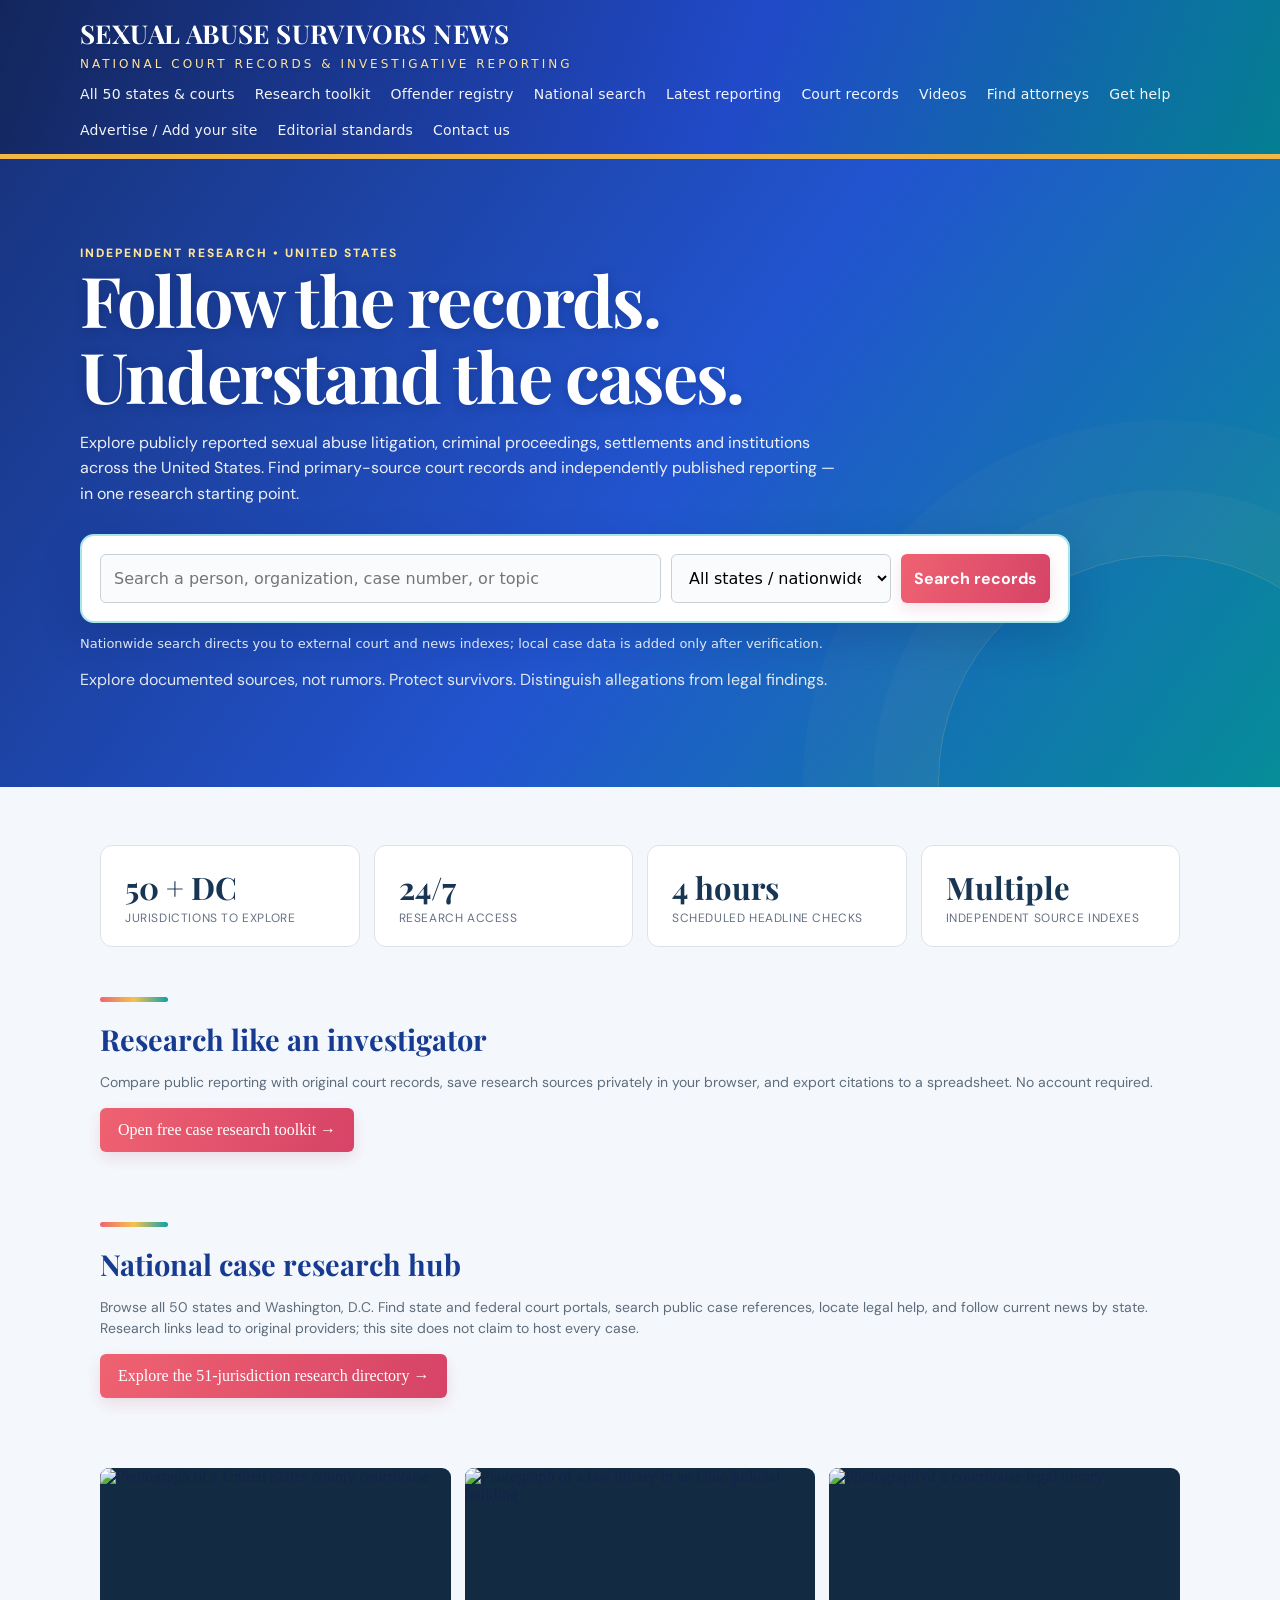
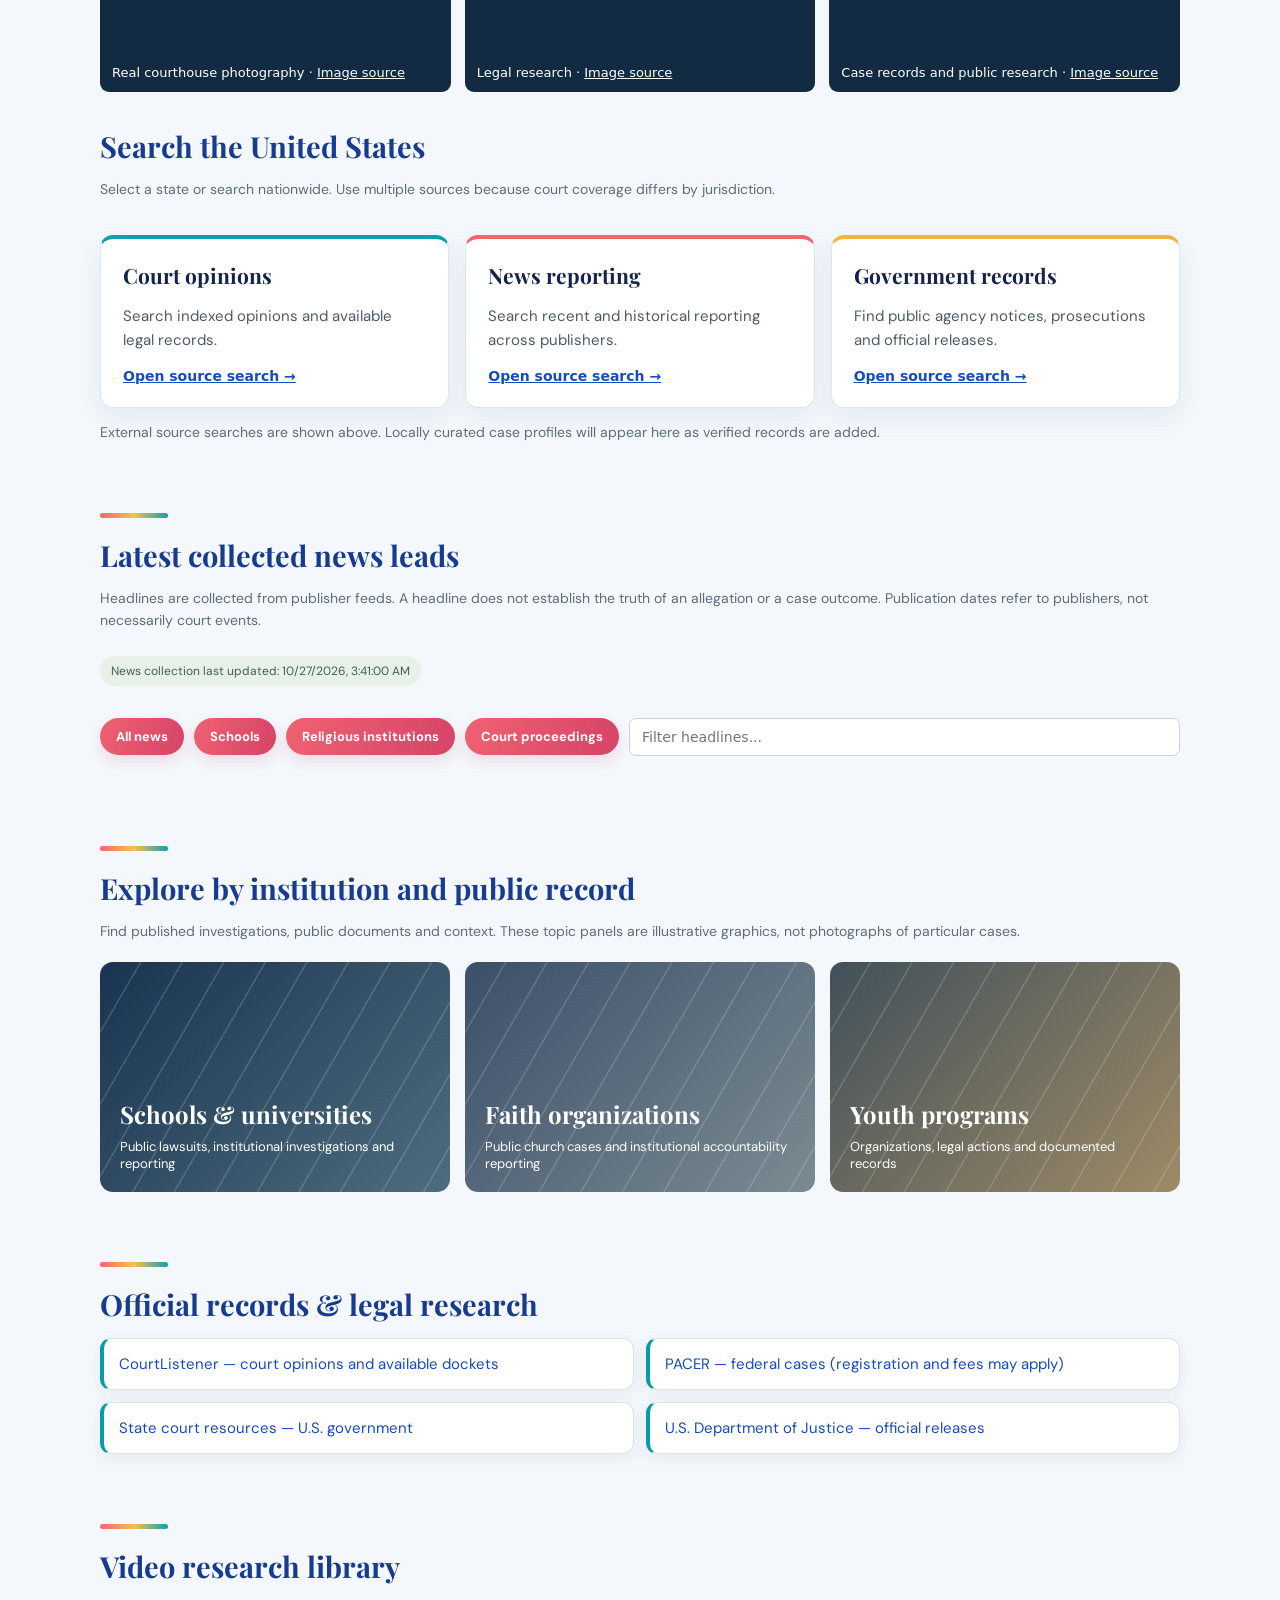
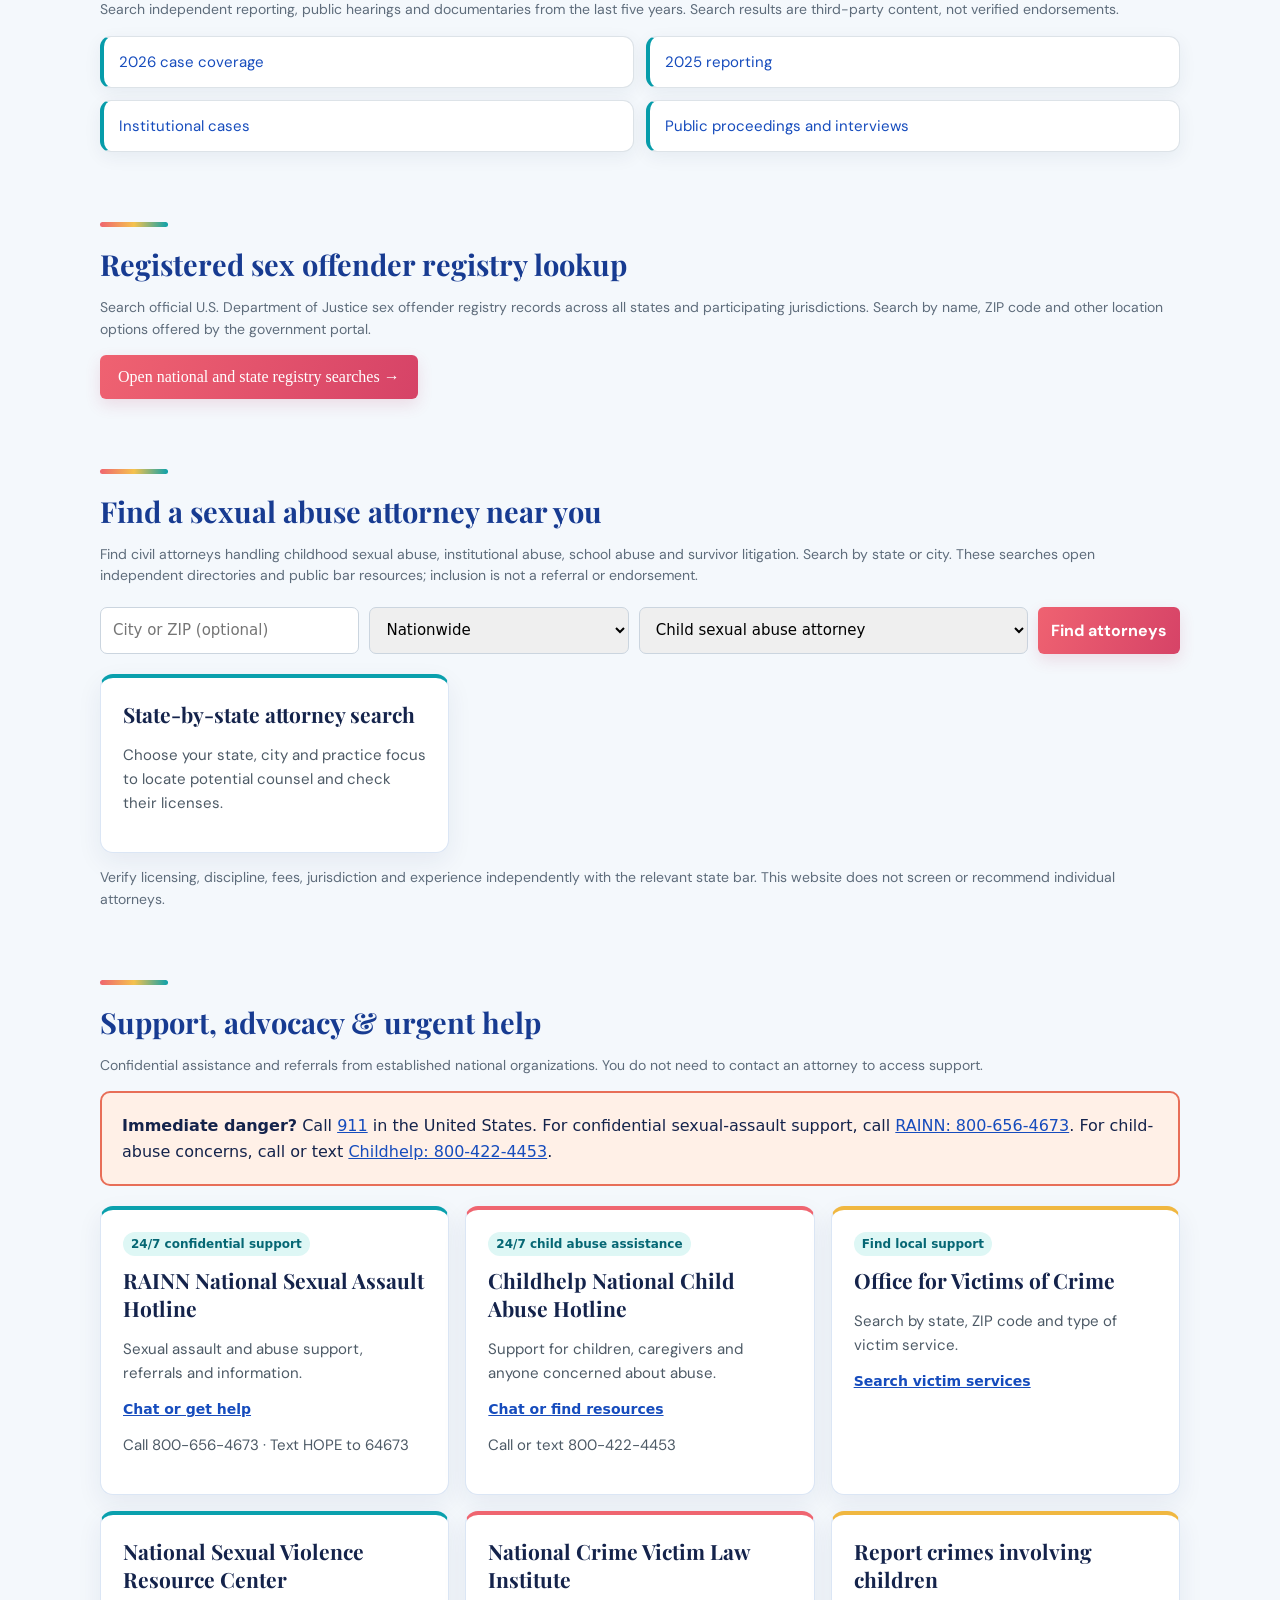
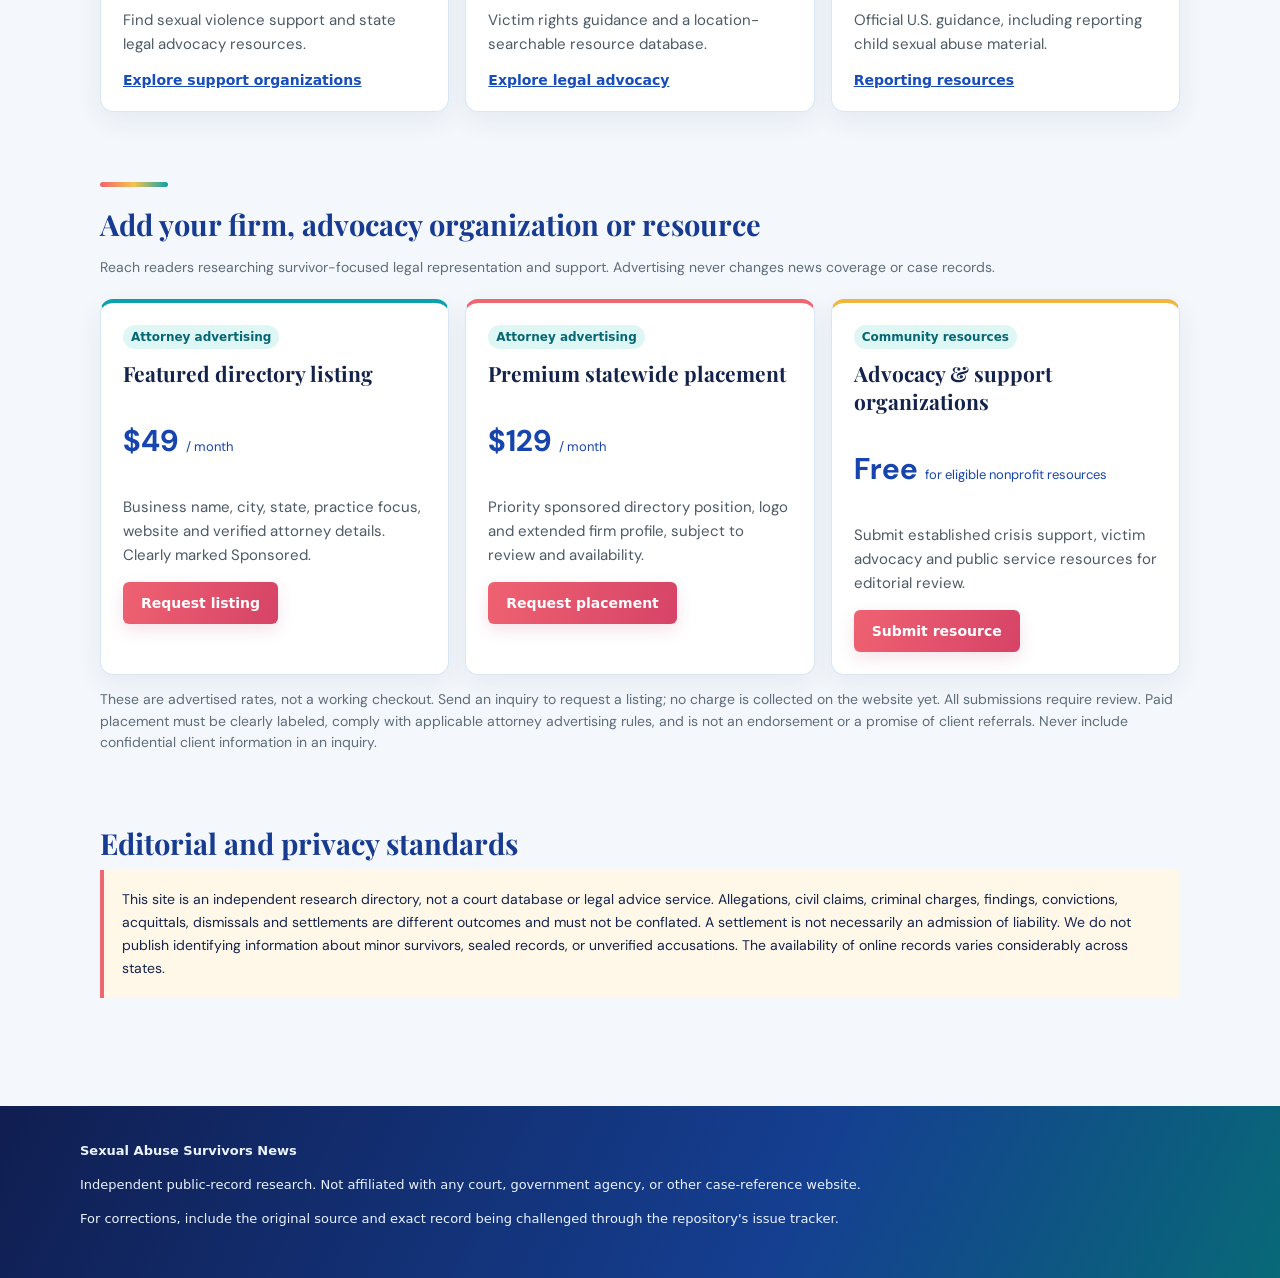
==== commit 8d76b957: "Feature independent case research toolkit and investigative navigation on homepage" ====
--- a/index.html
+++ b/index.html
@@ -6,9 +6,9 @@
 <style>
 :root{font-family:Georgia,serif;color:#16243a;background:#f5f4f0}*{box-sizing:border-box}body{margin:0}a{color:#195986}a:hover{text-decoration:underline}.top{background:#101f39;color:#fff;padding:16px max(20px,calc((100% - 1120px)/2))}.brand{font-size:24px;font-weight:bold;letter-spacing:.4px}.brand small{display:block;font:12px system-ui,sans-serif;color:#dfc389;letter-spacing:3px;text-transform:uppercase;margin-top:6px}.nav{display:flex;gap:20px;flex-wrap:wrap;margin-top:15px}.nav a{color:#eef1f7;font:14px system-ui;text-decoration:none}.hero{background:linear-gradient(120deg,#142d4b,#263e59);color:#fff;padding:60px 20px}.wrap{max-width:1120px;margin:auto}.hero h1{font-size:clamp(32px,5vw,56px);max-width:900px;line-height:1.12;margin:0 0 15px}.hero p{max-width:760px;line-height:1.6;color:#edf0f6}.tag{font:12px system-ui;letter-spacing:2px;color:#f0d09c;text-transform:uppercase}.searchbox{background:#fff;border-radius:12px;padding:18px;box-shadow:0 10px 25px #1018281c;display:grid;grid-template-columns:1fr 220px auto;gap:10px;margin:28px 0 0;color:#213047}.searchbox input,.searchbox select,button{font:16px system-ui;padding:13px;border:1px solid #c9d1d8;border-radius:6px;min-width:0}button{cursor:pointer;background:#a77930;color:#fff;border:0;font-weight:700}button:hover{background:#8a6025}main{padding:38px 20px}.section{margin:0 0 40px}h2{font-size:29px;margin:0 0 8px}h3{margin:0 0 8px}.muted{color:#5e6c7b;font:14px/1.55 system-ui}.cards{display:grid;grid-template-columns:repeat(3,1fr);gap:16px;margin-top:20px}.card{padding:22px;background:white;border:1px solid #e1e4e8;border-radius:10px;min-height:155px}.card p{font:15px/1.6 system-ui;color:#4d5a66}.card a{font:600 14px system-ui}.accent{height:4px;width:38px;background:#b78a45;margin-bottom:18px}.pill{font:12px system-ui;background:#eef3f8;color:#183654;padding:5px 8px;border-radius:30px;display:inline-block;margin-bottom:10px}.note{background:#fdf8e9;padding:18px;border-left:4px solid #c39953;font:14px/1.65 system-ui}.result{border-bottom:1px solid #dde3e8;padding:15px 0}.result a{font-size:19px}.result p{margin:8px 0;font:14px/1.5 system-ui}.toolbar{display:flex;justify-content:space-between;gap:12px;flex-wrap:wrap}.linkgrid{display:grid;grid-template-columns:repeat(2,1fr);gap:12px;margin-top:15px}.linkgrid a{display:block;padding:15px;background:#fff;border:1px solid #dde3e8;border-radius:7px;font:15px system-ui;text-decoration:none}footer{background:#101f39;color:#cfd9e3;padding:35px 20px;font:13px/1.6 system-ui}footer a{color:#fff}@media(max-width:780px){.searchbox{grid-template-columns:1fr}.cards,.linkgrid{grid-template-columns:1fr}.hero{padding:36px 20px}} 
 .directory-controls{display:grid;grid-template-columns:1fr 1fr 1.5fr auto;gap:10px;margin:20px 0}.directory-controls input,.directory-controls select{min-width:0;font:15px system-ui;padding:12px;border:1px solid #cbd5df;border-radius:7px}.help-alert{padding:20px;background:#fff5e8;border:2px solid #ad793b;border-radius:10px;font:16px/1.6 system-ui}.price{font-size:30px!important;color:#143e61!important;font-weight:bold!important}.price small{font-size:13px;font-weight:normal}.cta{display:inline-block;background:#16517c;color:white!important;padding:13px 18px;border-radius:6px;text-decoration:none}.photostrip{display:grid;grid-template-columns:repeat(3,1fr);gap:14px;margin:0 0 35px}.photostrip figure{margin:0;overflow:hidden;border-radius:9px;background:#122b42}.photostrip img{width:100%;height:185px;object-fit:cover;display:block}.photostrip figcaption{font:13px system-ui;color:#fff;padding:12px}.photostrip a{color:white}@media(max-width:780px){.directory-controls,.photostrip{grid-template-columns:1fr}.photostrip img{height:200px}} </style><link rel="stylesheet" href="./assets/editorial.css"></head><body>
-<header class="top"><div class="wrap"><div class="brand">SEXUAL ABUSE SURVIVORS NEWS<small>National court records & investigative reporting</small></div><nav class="nav"><a href="state-research.html">All 50 states & courts</a><a href="state-research.html#registry">Offender registry</a><a href="#search">National search</a><a href="#updates">Latest reporting</a><a href="#sources">Court records</a><a href="#videos">Videos</a><a href="#attorneys">Find attorneys</a><a href="#help">Get help</a><a href="#list">Advertise / Add your site</a><a href="#standards">Editorial standards</a><a href="mailto:legalpioneer@proton.me?subject=Sexual%20Abuse%20Survivors%20News%20Question">Contact us</a></nav></div></header>
+<header class="top"><div class="wrap"><div class="brand">SEXUAL ABUSE SURVIVORS NEWS<small>National court records & investigative reporting</small></div><nav class="nav"><a href="state-research.html">All 50 states & courts</a><a href="research-toolkit.html">Research toolkit</a><a href="state-research.html#registry">Offender registry</a><a href="#search">National search</a><a href="#updates">Latest reporting</a><a href="#sources">Court records</a><a href="#videos">Videos</a><a href="#attorneys">Find attorneys</a><a href="#help">Get help</a><a href="#list">Advertise / Add your site</a><a href="#standards">Editorial standards</a><a href="mailto:legalpioneer@proton.me?subject=Sexual%20Abuse%20Survivors%20News%20Question">Contact us</a></nav></div></header>
 <div class="hero"><div class="wrap"><div class="tag">Independent research • United States</div><h1>Follow the records. Understand the cases.</h1><p>Explore publicly reported sexual abuse litigation, criminal proceedings, settlements and institutions across the United States. Find primary-source court records and independently published reporting — in one research starting point.</p><div class="searchbox" id="search"><input id="q" aria-label="Name, organization, case number, or keywords" placeholder="Search a person, organization, case number, or topic"><select id="state" aria-label="State"><option value="">All states / nationwide</option></select><button id="go">Search records</button></div><p style="font:13px system-ui;color:#dee6f0">Nationwide search directs you to external court and news indexes; local case data is added only after verification.</p></div></div>
-<main class="wrap"><section class="section"><div class="accent"></div><h2>National case research hub</h2><p class="muted">Browse all 50 states and Washington, D.C. Find state and federal court portals, search public case references, locate legal help, and follow current news by state. Research links lead to original providers; this site does not claim to host every case.</p><a class="cta" href="state-research.html">Explore the 51-jurisdiction research directory →</a></section><div class="photostrip"><figure><img loading="lazy" src="https://upload.wikimedia.org/wikipedia/commons/d/d0/Boone_County_Courthouse_in_Columbia%2C_Missouri.jpg" alt="Photograph of a United States county courthouse"><figcaption>Real courthouse photography · <a href="https://commons.wikimedia.org/wiki/File:Boone_County_Courthouse_in_Columbia,_Missouri.jpg">Image source</a></figcaption></figure><figure><img loading="lazy" src="https://www.courtnewsohio.gov/happening/2026/images/LawLibrary_022726.jpg" alt="Photograph of a law library in an Ohio judicial building"><figcaption>Legal research · <a href="https://www.courtnewsohio.gov/happening/2026/LawLibrary_022726.asp">Image source</a></figcaption></figure><figure><img loading="lazy" src="https://cdn.pagethink.com/cdn-cgi/image/width%3D2534%2Cheight%3D1816%2Cfit%3Dcover/content/uploads/20DB20423_00_N9_jpg.jpg" alt="Photograph of a courthouse legal library"><figcaption>Case records and public research · <a href="https://www.pagethink.com/projects/thurgood-marshall-u-s-courthouse">Image source</a></figcaption></figure></div>
+<main class="wrap"><section class="section"><div class="accent"></div><h2>Research like an investigator</h2><p class="muted">Compare public reporting with original court records, save research sources privately in your browser, and export citations to a spreadsheet. No account required.</p><a class="cta" href="research-toolkit.html">Open free case research toolkit →</a></section><section class="section"><div class="accent"></div><h2>National case research hub</h2><p class="muted">Browse all 50 states and Washington, D.C. Find state and federal court portals, search public case references, locate legal help, and follow current news by state. Research links lead to original providers; this site does not claim to host every case.</p><a class="cta" href="state-research.html">Explore the 51-jurisdiction research directory →</a></section><div class="photostrip"><figure><img loading="lazy" src="https://upload.wikimedia.org/wikipedia/commons/d/d0/Boone_County_Courthouse_in_Columbia%2C_Missouri.jpg" alt="Photograph of a United States county courthouse"><figcaption>Real courthouse photography · <a href="https://commons.wikimedia.org/wiki/File:Boone_County_Courthouse_in_Columbia,_Missouri.jpg">Image source</a></figcaption></figure><figure><img loading="lazy" src="https://www.courtnewsohio.gov/happening/2026/images/LawLibrary_022726.jpg" alt="Photograph of a law library in an Ohio judicial building"><figcaption>Legal research · <a href="https://www.courtnewsohio.gov/happening/2026/LawLibrary_022726.asp">Image source</a></figcaption></figure><figure><img loading="lazy" src="https://cdn.pagethink.com/cdn-cgi/image/width%3D2534%2Cheight%3D1816%2Cfit%3Dcover/content/uploads/20DB20423_00_N9_jpg.jpg" alt="Photograph of a courthouse legal library"><figcaption>Case records and public research · <a href="https://www.pagethink.com/projects/thurgood-marshall-u-s-courthouse">Image source</a></figcaption></figure></div>
 <section class="section"><div class="toolbar"><div><h2>Search the United States</h2><p class="muted">Select a state or search nationwide. Use multiple sources because court coverage differs by jurisdiction.</p></div></div><div class="cards" id="searchcards"></div><div id="case-list" aria-live="polite"></div></section>
 <section class="section" id="updates"><div class="accent"></div><h2>Latest collected news leads</h2><p class="muted">Headlines are collected from publisher feeds. A headline does not establish the truth of an allegation or a case outcome. Publication dates refer to publishers, not necessarily court events.</p><div id="news"><p class="muted">Daily updates will populate this section after the GitHub workflow runs.</p></div></section>
 <section class="section" id="sources"><div class="accent"></div><h2>Official records & legal research</h2><div class="linkgrid"><a href="https://www.courtlistener.com/" target="_blank" rel="noopener noreferrer">CourtListener — court opinions and available dockets</a><a href="https://pcl.uscourts.gov/pcl/" target="_blank" rel="noopener noreferrer">PACER — federal cases (registration and fees may apply)</a><a href="https://www.usa.gov/state-courts" target="_blank" rel="noopener noreferrer">State court resources — U.S. government</a><a href="https://www.justice.gov/news" target="_blank" rel="noopener noreferrer">U.S. Department of Justice — official releases</a></div></section>
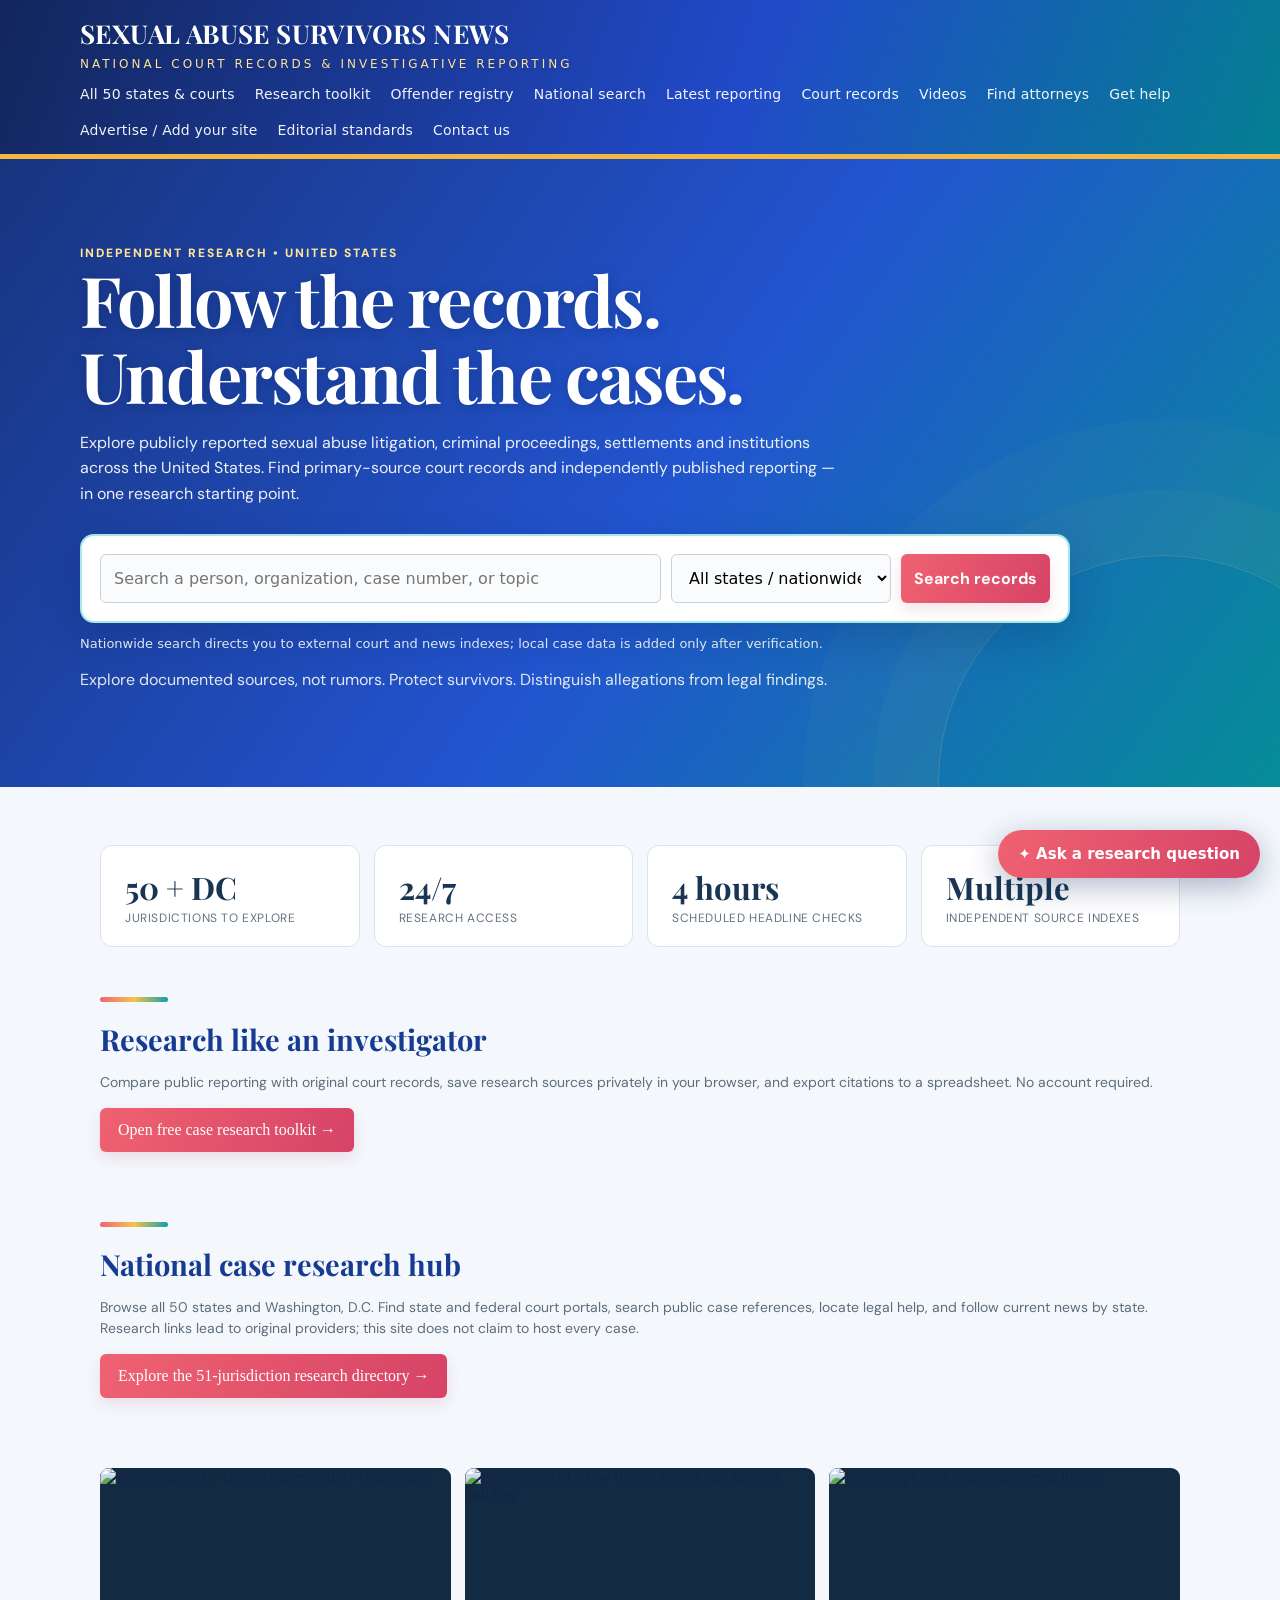
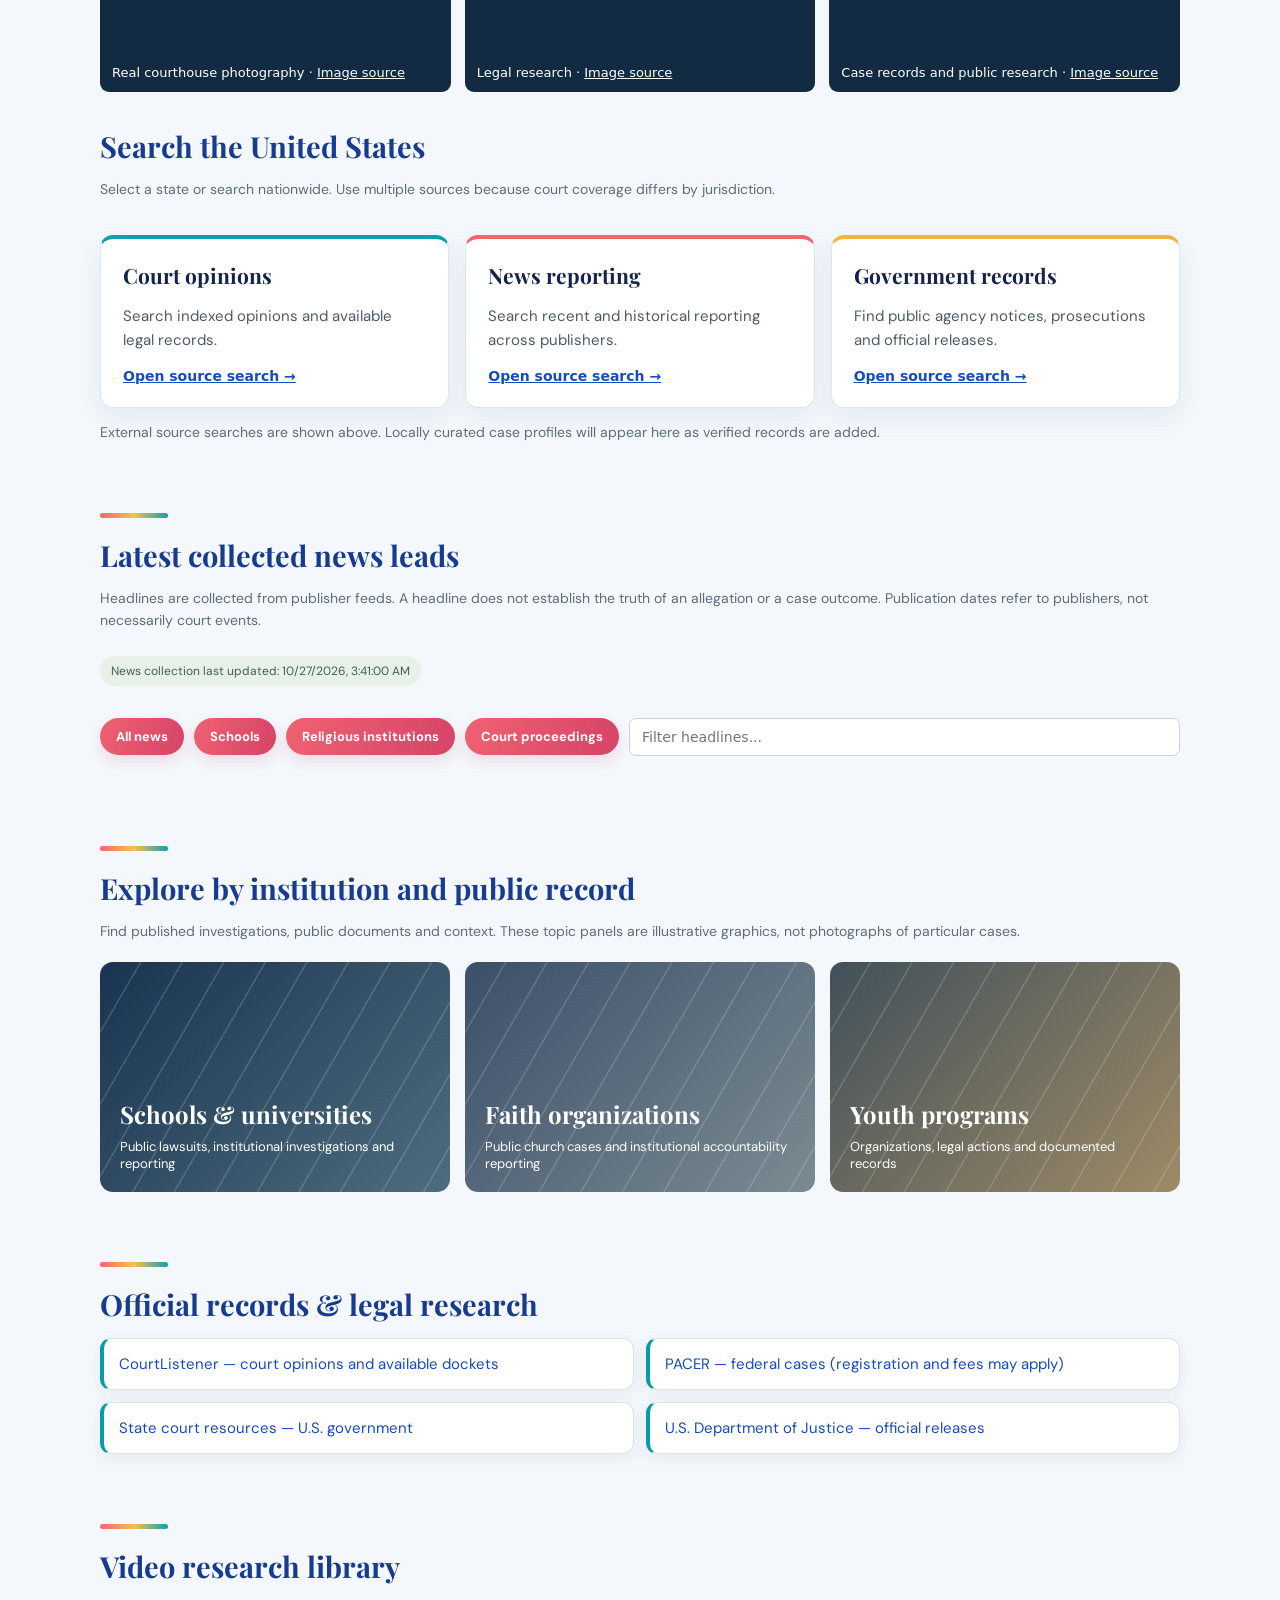
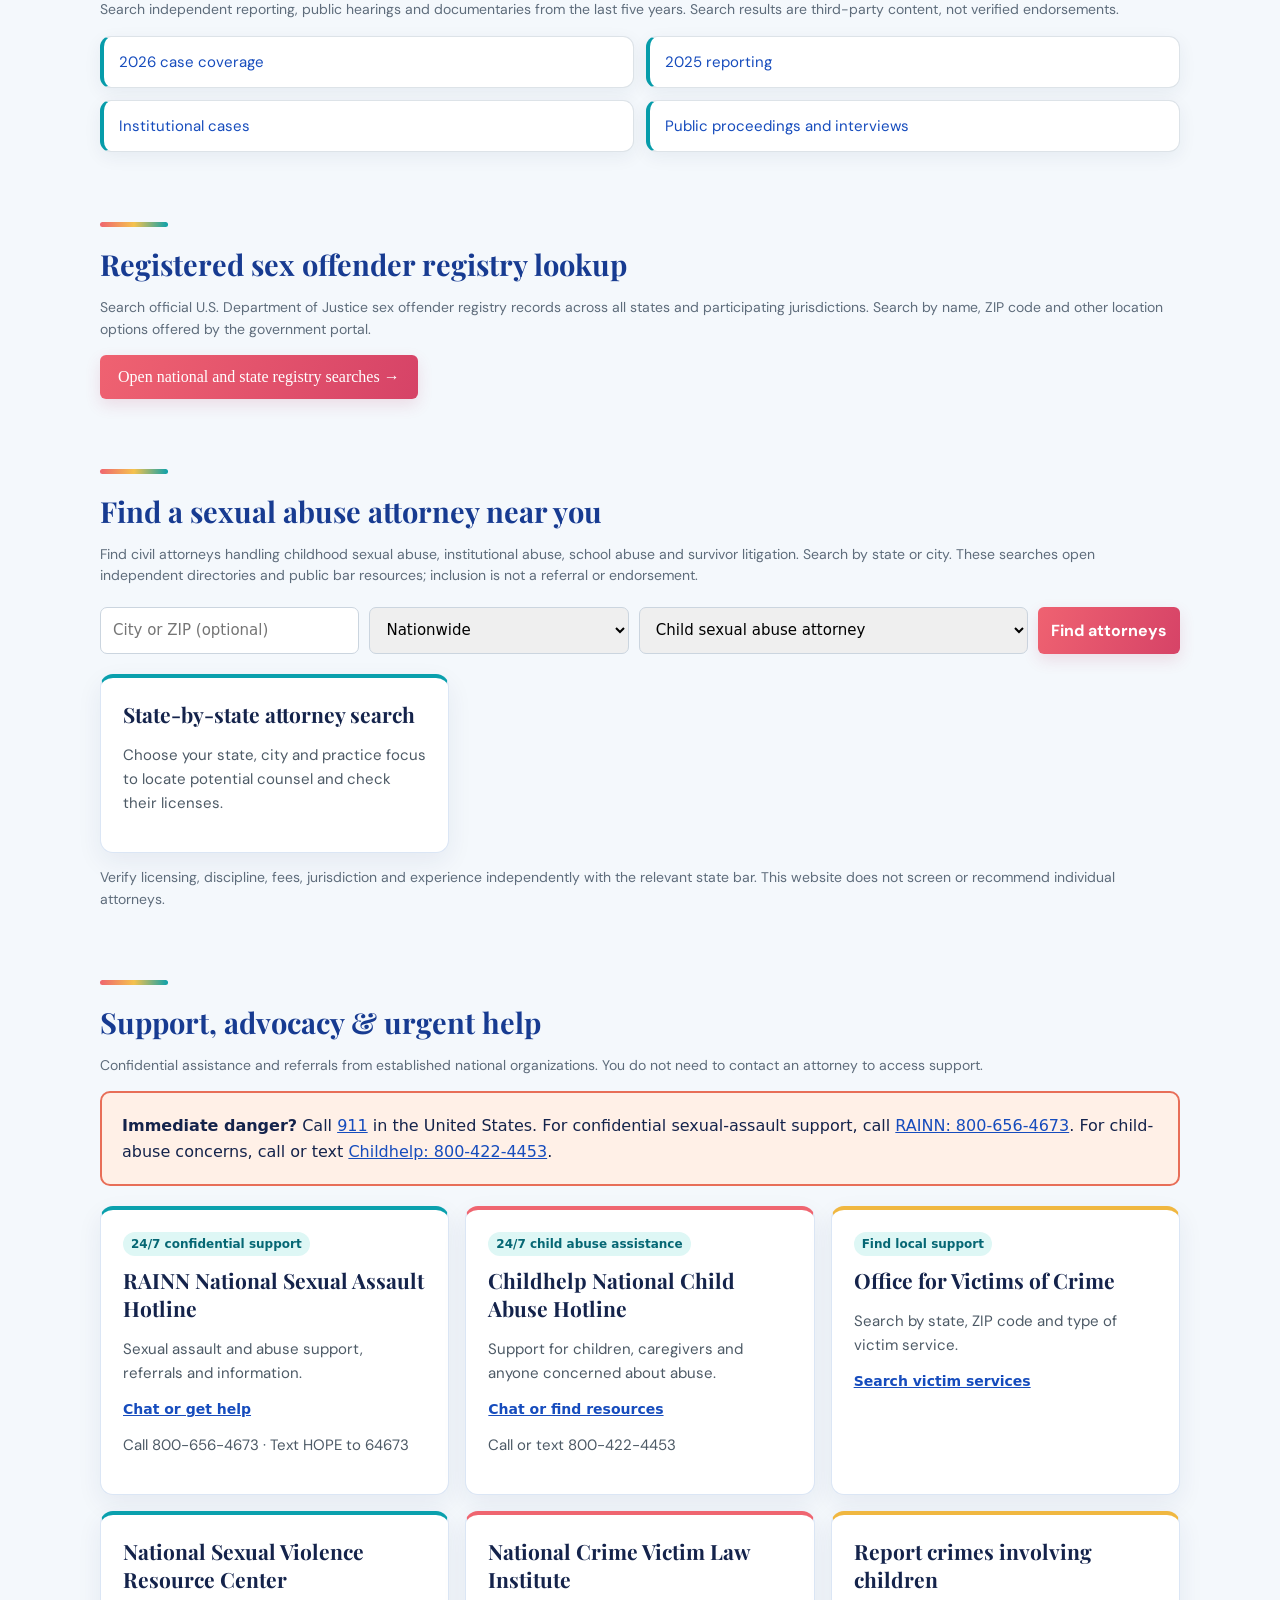
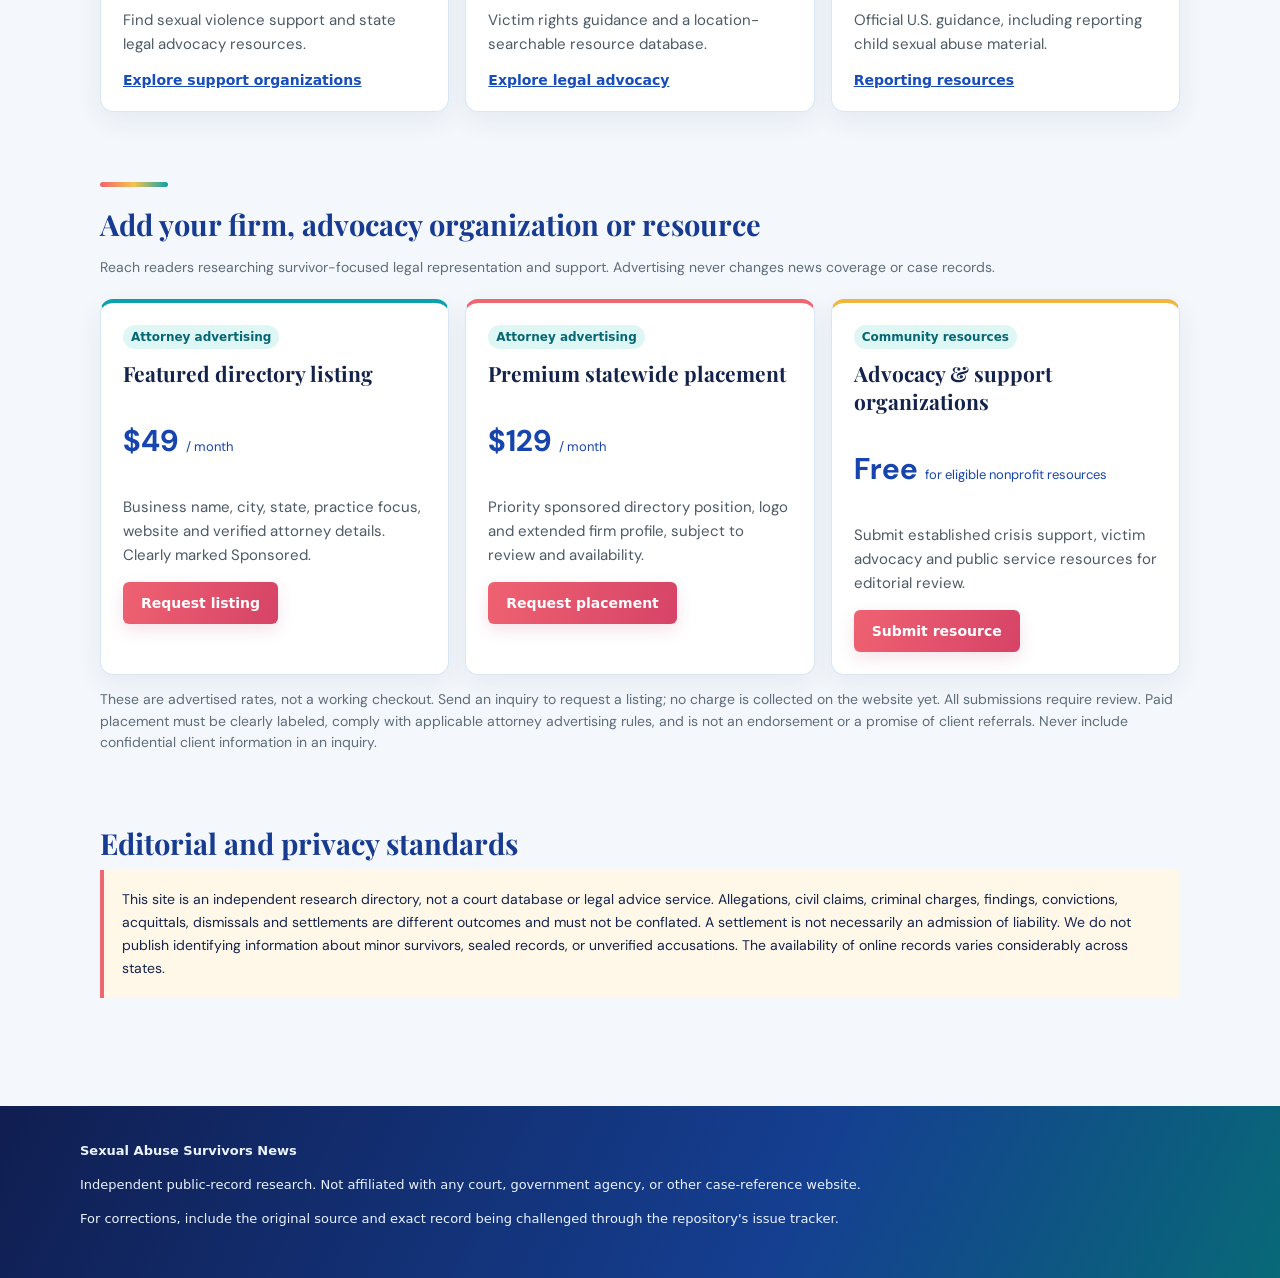
==== commit b4148075: "Enable free research chat widget on index.html" ====
--- a/index.html
+++ b/index.html
@@ -34,4 +34,4 @@
 document.querySelector('#go').onclick=search;document.querySelector('#q').addEventListener('keydown',e=>{if(e.key==='Enter')search()});s.onchange=search;search();
 const ls=document.querySelector('#lawstate');states.forEach(v=>ls.add(new Option(v,v)));document.querySelector('#lawsearch').onclick=()=>{const state=ls.value,city=document.querySelector('#lawloc').value.trim(),focus=document.querySelector('#lawfocus').value,term=[focus,city,state].filter(Boolean).join(' ');const area=[city,state].filter(Boolean).join(', ')||'United States';const root=document.querySelector('#attorneycards');root.replaceChildren();popup(root,'https://www.google.com/search?q='+encodeURIComponent(term),'Search attorneys in '+area,'Find attorneys and firms serving your requested location. Confirm licensing with the state bar.');popup(root,'https://www.google.com/search?q='+encodeURIComponent([state||'US','state bar lawyer directory attorney license lookup'].join(' ')),'Verify attorney licensing','Locate official state bar license and discipline records.');popup(root,'https://www.nsvrc.org/find-help/','Survivor legal advocacy','Find specialized nonprofit legal resources and support by state.');};
 fetch('./daily-news.json?d='+new Date().toISOString().slice(0,10)).then(r=>r.ok?r.json():[]).then(data=>{let items=Array.isArray(data)?data:(data.items||[]),root=document.querySelector('#news');if(!items.length)return;root.replaceChildren();items.slice(0,30).forEach(item=>{if(!/^https:\/\//.test(item.url||''))return;let div=document.createElement('div');div.className='result';let a=document.createElement('a');a.href=item.url;a.target='_blank';a.rel='noopener noreferrer';a.textContent=item.title||'Read article';let p=document.createElement('p');p.textContent=[item.source,item.published].filter(Boolean).join(' · ');div.append(a,p);root.append(div)})}).catch(()=>{});
-</script><script src="./assets/experience.js" defer></script></body></html>+</script><script src="./assets/experience.js" defer></script><script src="assets/research-chat.js" defer></script></body></html>
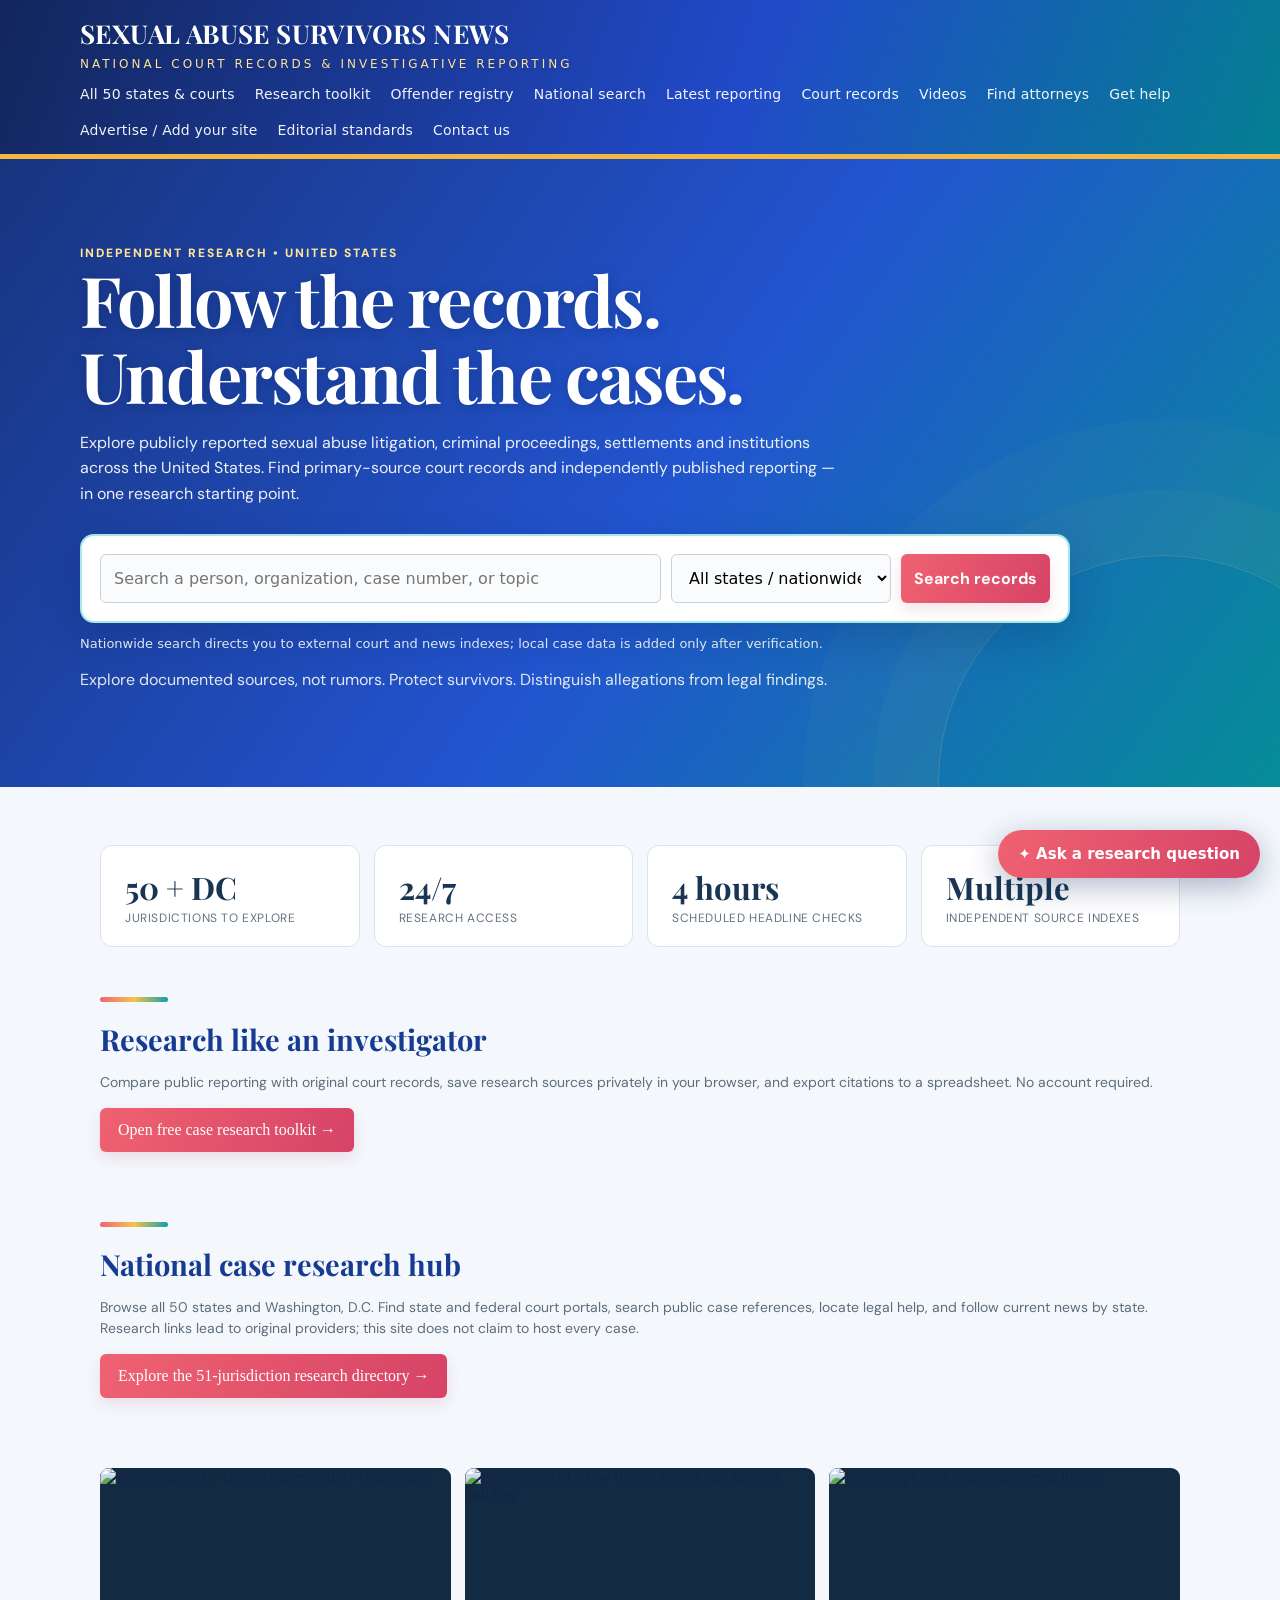
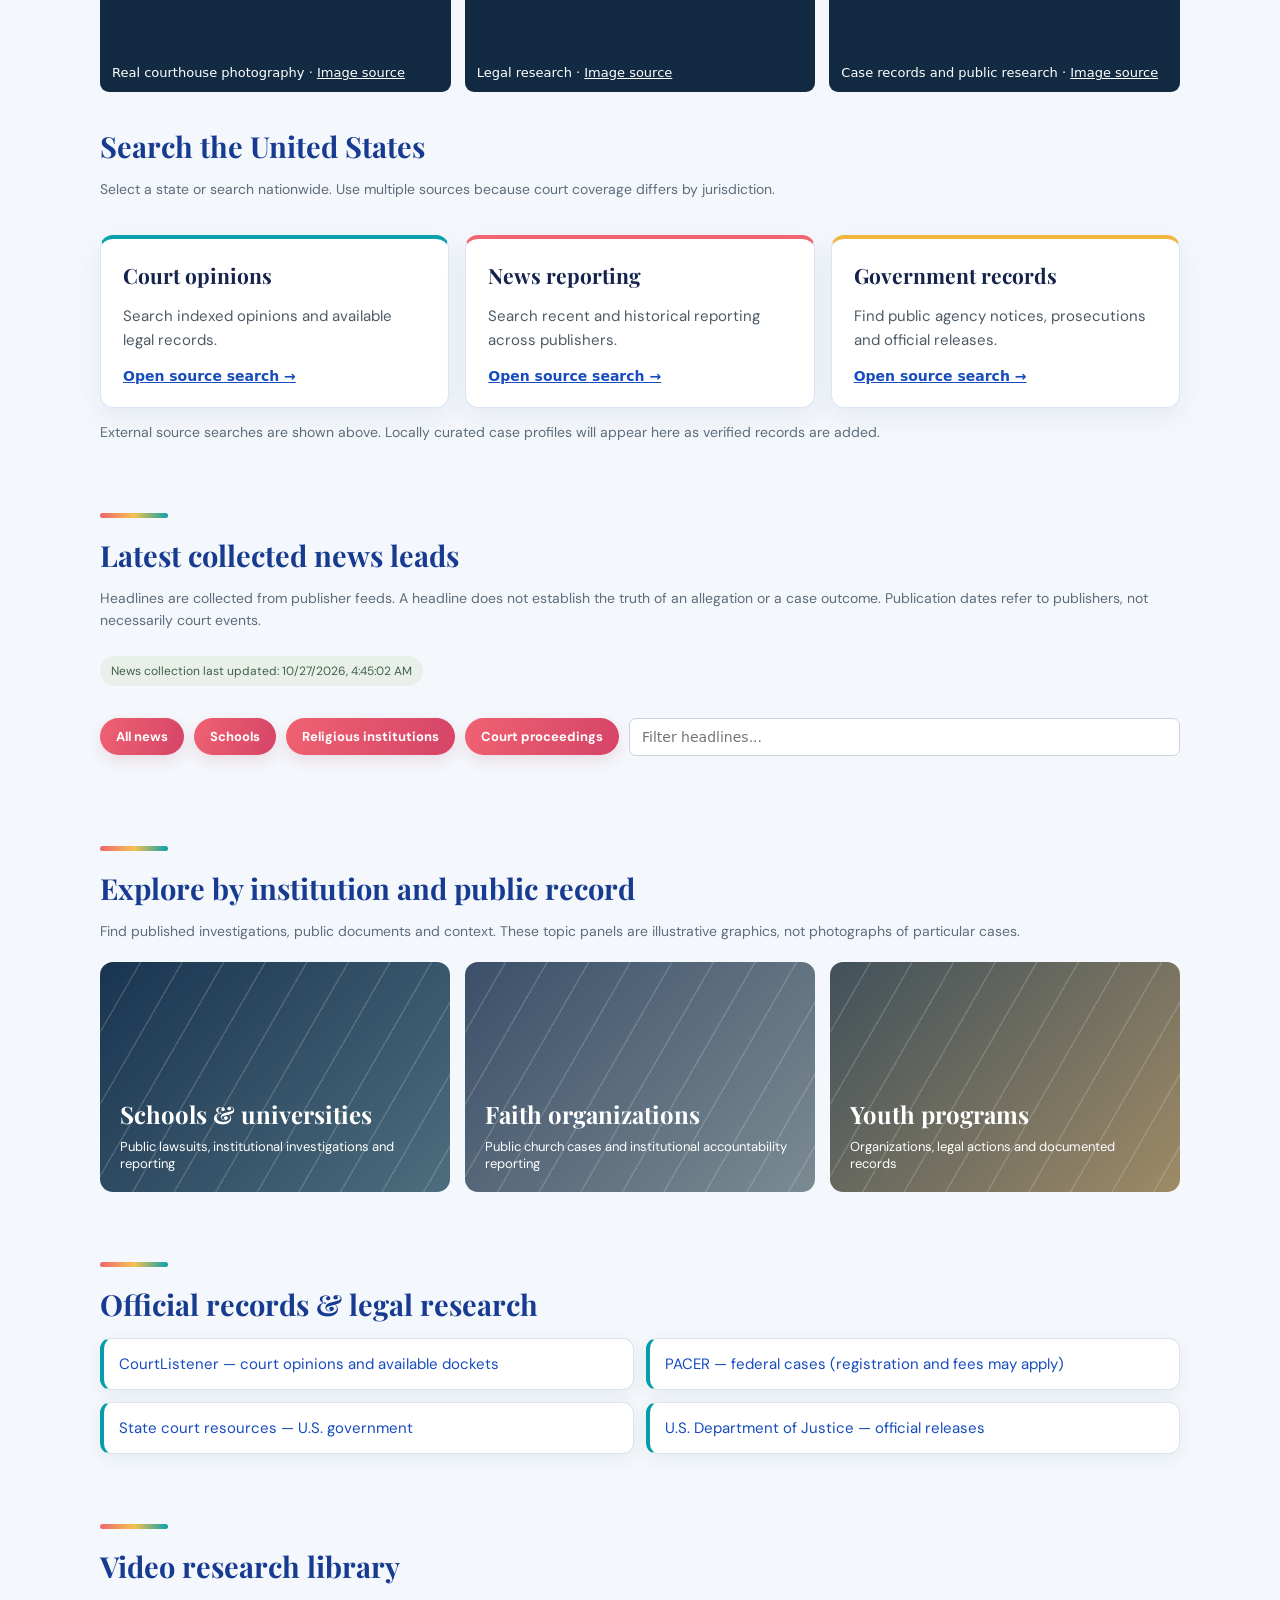
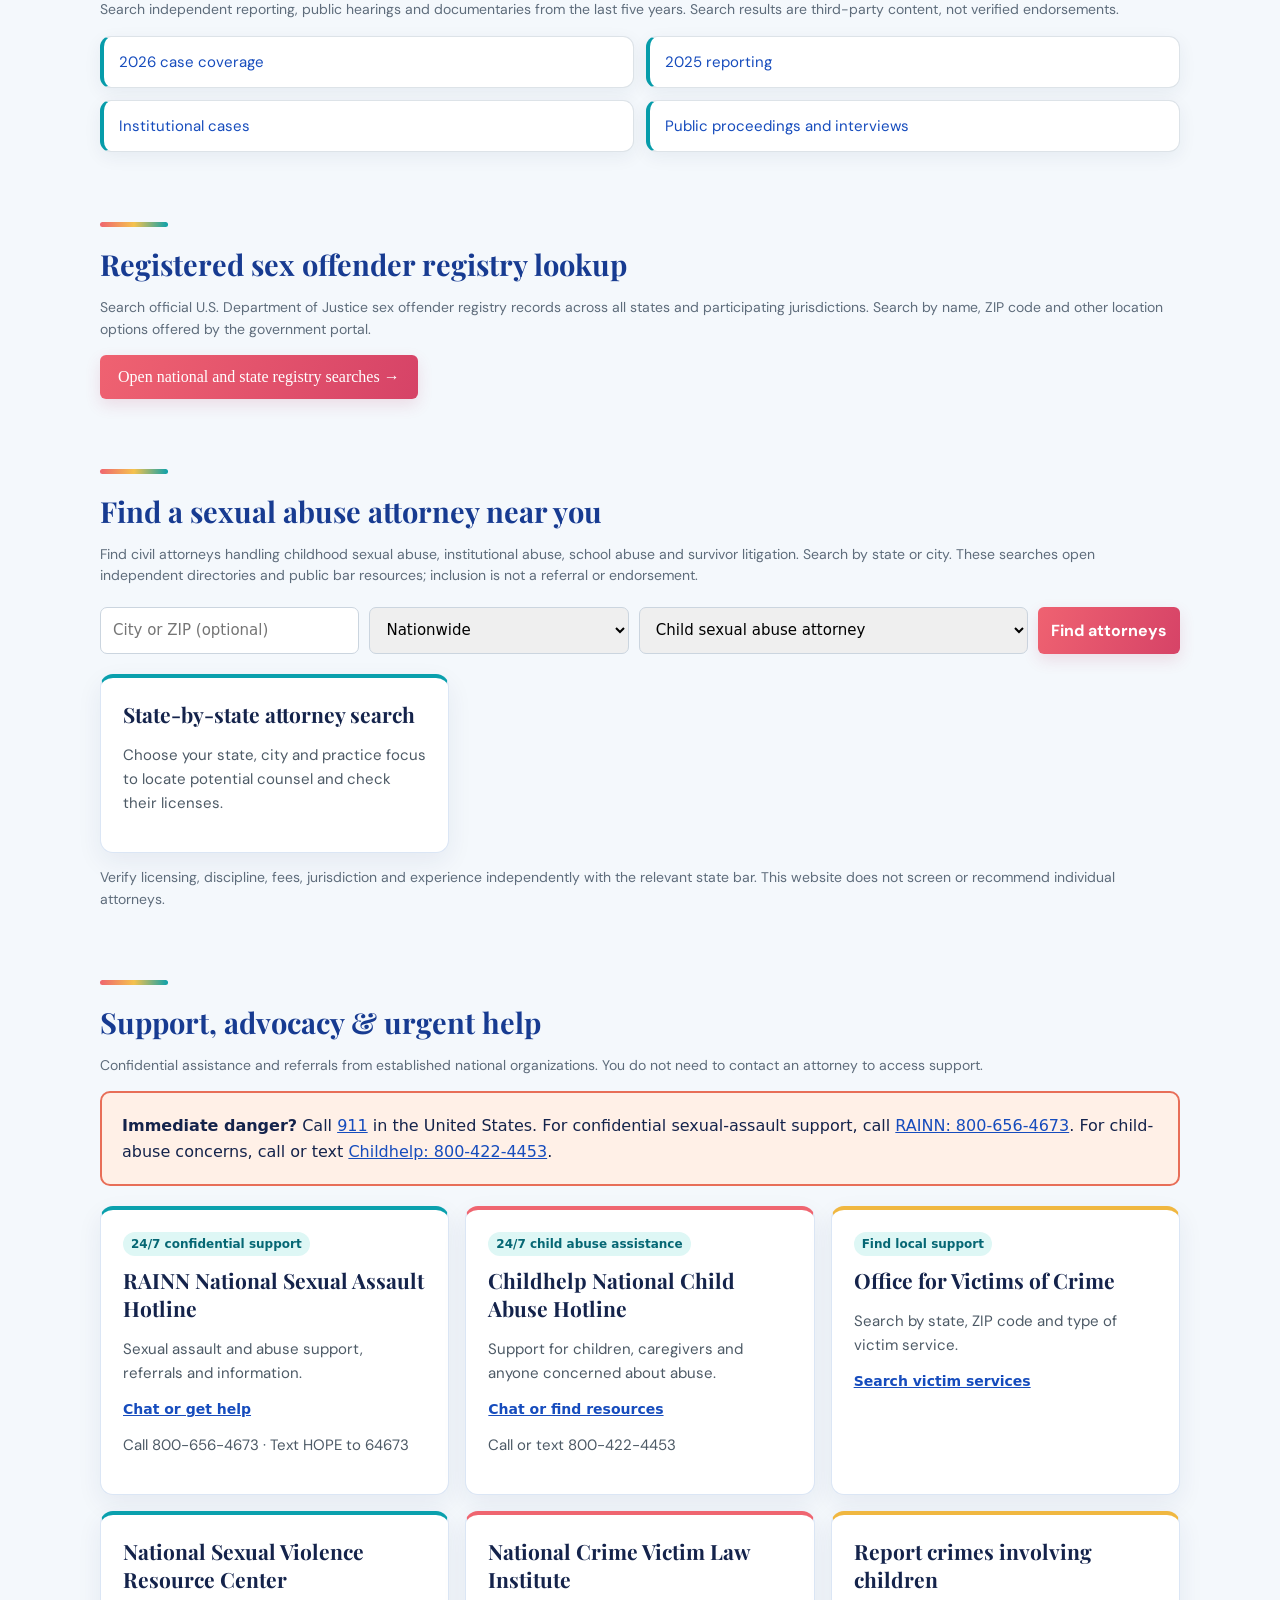
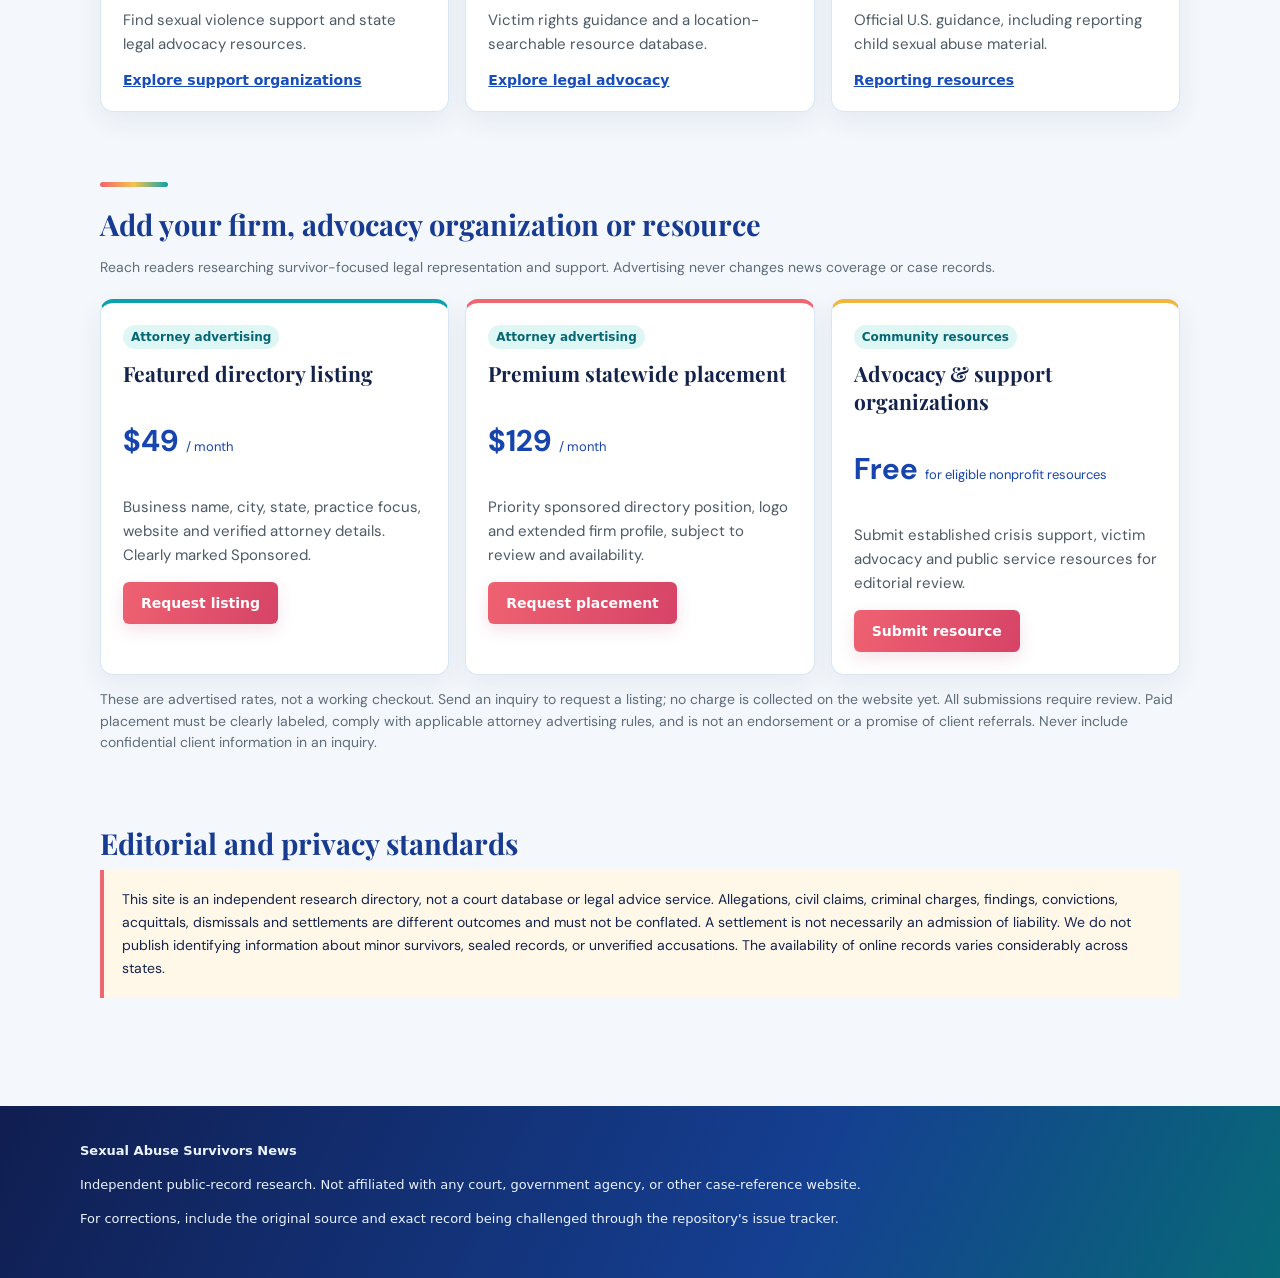
==== commit b9812e3c: "Remove competing headline renderer" ====
--- a/index.html
+++ b/index.html
@@ -33,5 +33,4 @@
 function search(){let q=document.querySelector('#q').value.trim();let state=s.value;let term=[q,state,'sexual abuse'].filter(Boolean).join(' ');let root=document.querySelector('#searchcards');root.replaceChildren();let court='https://www.courtlistener.com/?q='+encodeURIComponent([q,state].filter(Boolean).join(' '))+'&type=o';let news='https://news.google.com/search?q='+encodeURIComponent(term);let gov='https://www.google.com/search?q='+encodeURIComponent('site:gov '+term);let statecourt='https://www.google.com/search?q='+encodeURIComponent(state+' state court case search official');popup(root,court,'Court opinions','Search indexed opinions and available legal records.');popup(root,news,'News reporting','Search recent and historical reporting across publishers.');popup(root,gov,'Government records','Find public agency notices, prosecutions and official releases.');if(state)popup(root,statecourt,'State court portals','Find official '+state+' judicial record search portals.');document.querySelector('#case-list').innerHTML='<p class="muted">External source searches are shown above. Locally curated case profiles will appear here as verified records are added.</p>'}
 document.querySelector('#go').onclick=search;document.querySelector('#q').addEventListener('keydown',e=>{if(e.key==='Enter')search()});s.onchange=search;search();
 const ls=document.querySelector('#lawstate');states.forEach(v=>ls.add(new Option(v,v)));document.querySelector('#lawsearch').onclick=()=>{const state=ls.value,city=document.querySelector('#lawloc').value.trim(),focus=document.querySelector('#lawfocus').value,term=[focus,city,state].filter(Boolean).join(' ');const area=[city,state].filter(Boolean).join(', ')||'United States';const root=document.querySelector('#attorneycards');root.replaceChildren();popup(root,'https://www.google.com/search?q='+encodeURIComponent(term),'Search attorneys in '+area,'Find attorneys and firms serving your requested location. Confirm licensing with the state bar.');popup(root,'https://www.google.com/search?q='+encodeURIComponent([state||'US','state bar lawyer directory attorney license lookup'].join(' ')),'Verify attorney licensing','Locate official state bar license and discipline records.');popup(root,'https://www.nsvrc.org/find-help/','Survivor legal advocacy','Find specialized nonprofit legal resources and support by state.');};
-fetch('./daily-news.json?d='+new Date().toISOString().slice(0,10)).then(r=>r.ok?r.json():[]).then(data=>{let items=Array.isArray(data)?data:(data.items||[]),root=document.querySelector('#news');if(!items.length)return;root.replaceChildren();items.slice(0,30).forEach(item=>{if(!/^https:\/\//.test(item.url||''))return;let div=document.createElement('div');div.className='result';let a=document.createElement('a');a.href=item.url;a.target='_blank';a.rel='noopener noreferrer';a.textContent=item.title||'Read article';let p=document.createElement('p');p.textContent=[item.source,item.published].filter(Boolean).join(' · ');div.append(a,p);root.append(div)})}).catch(()=>{});
 </script><script src="./assets/experience.js" defer></script><script src="assets/research-chat.js" defer></script></body></html>
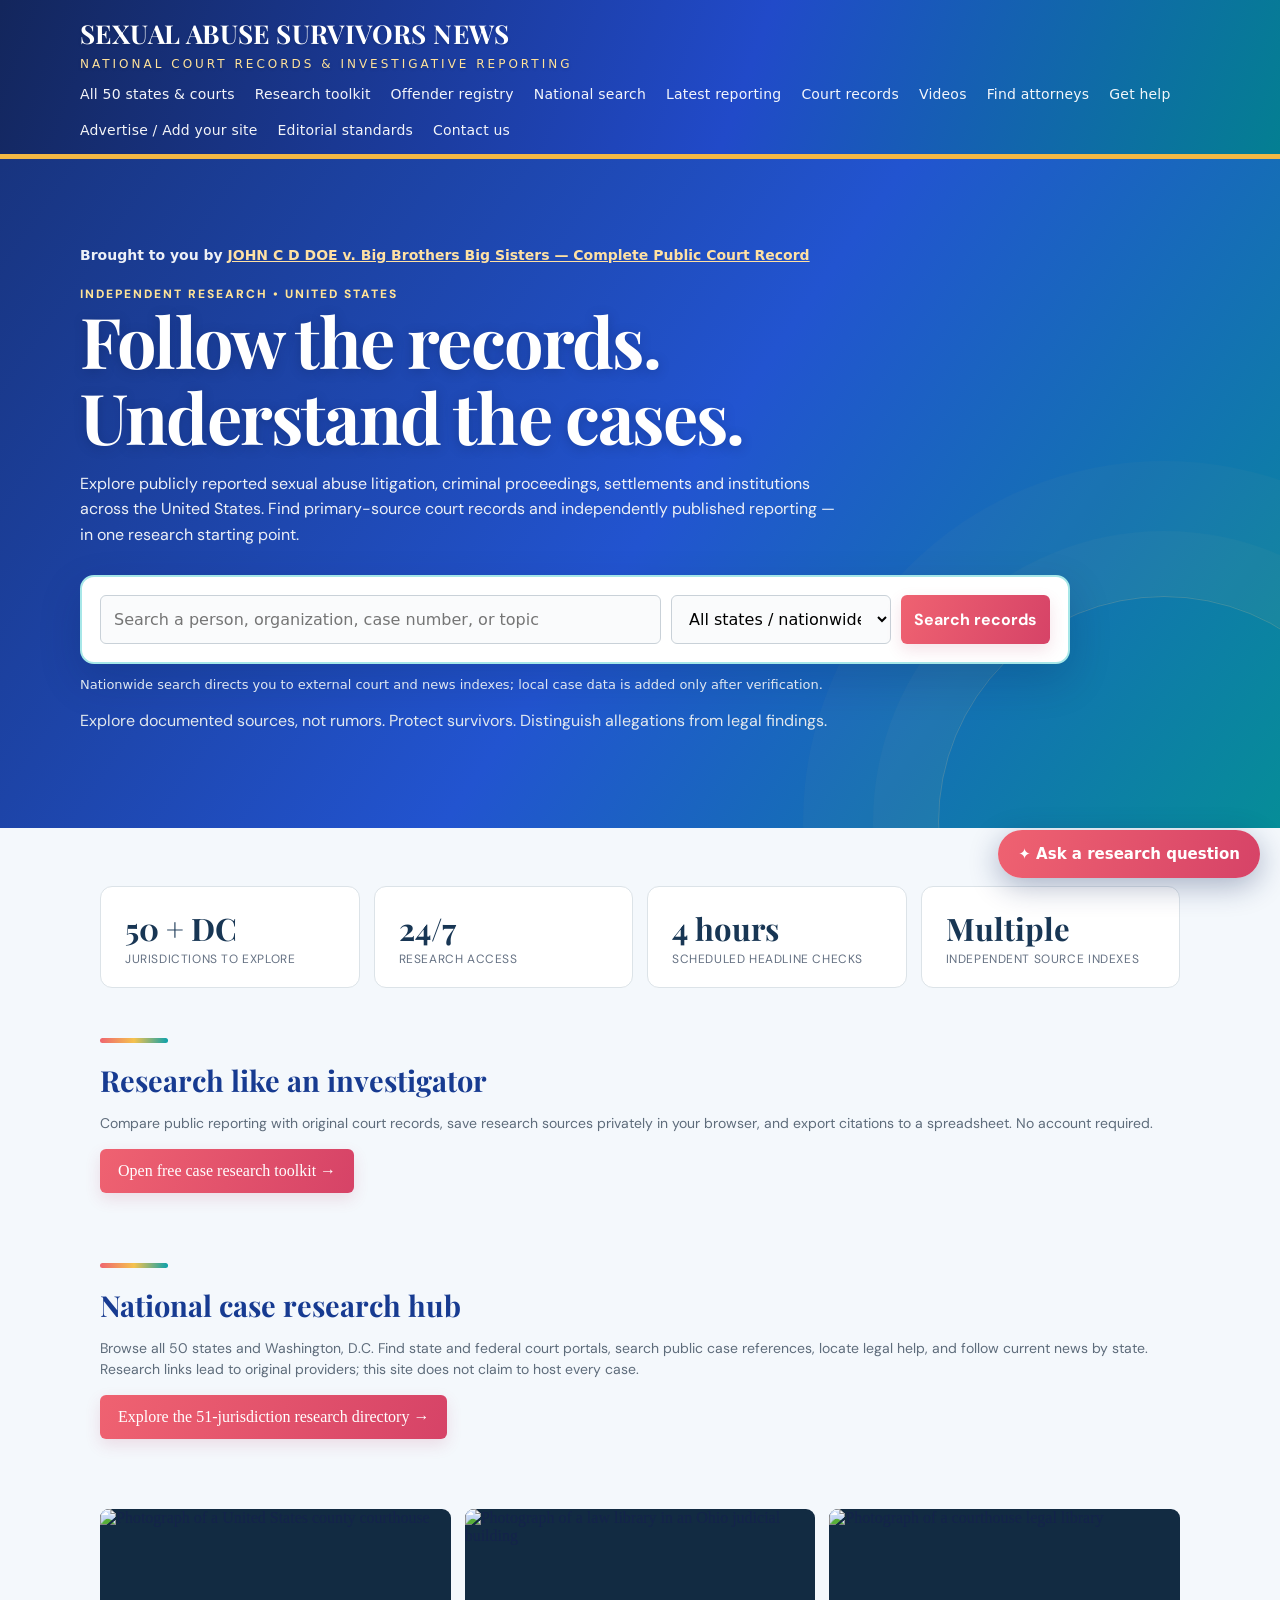
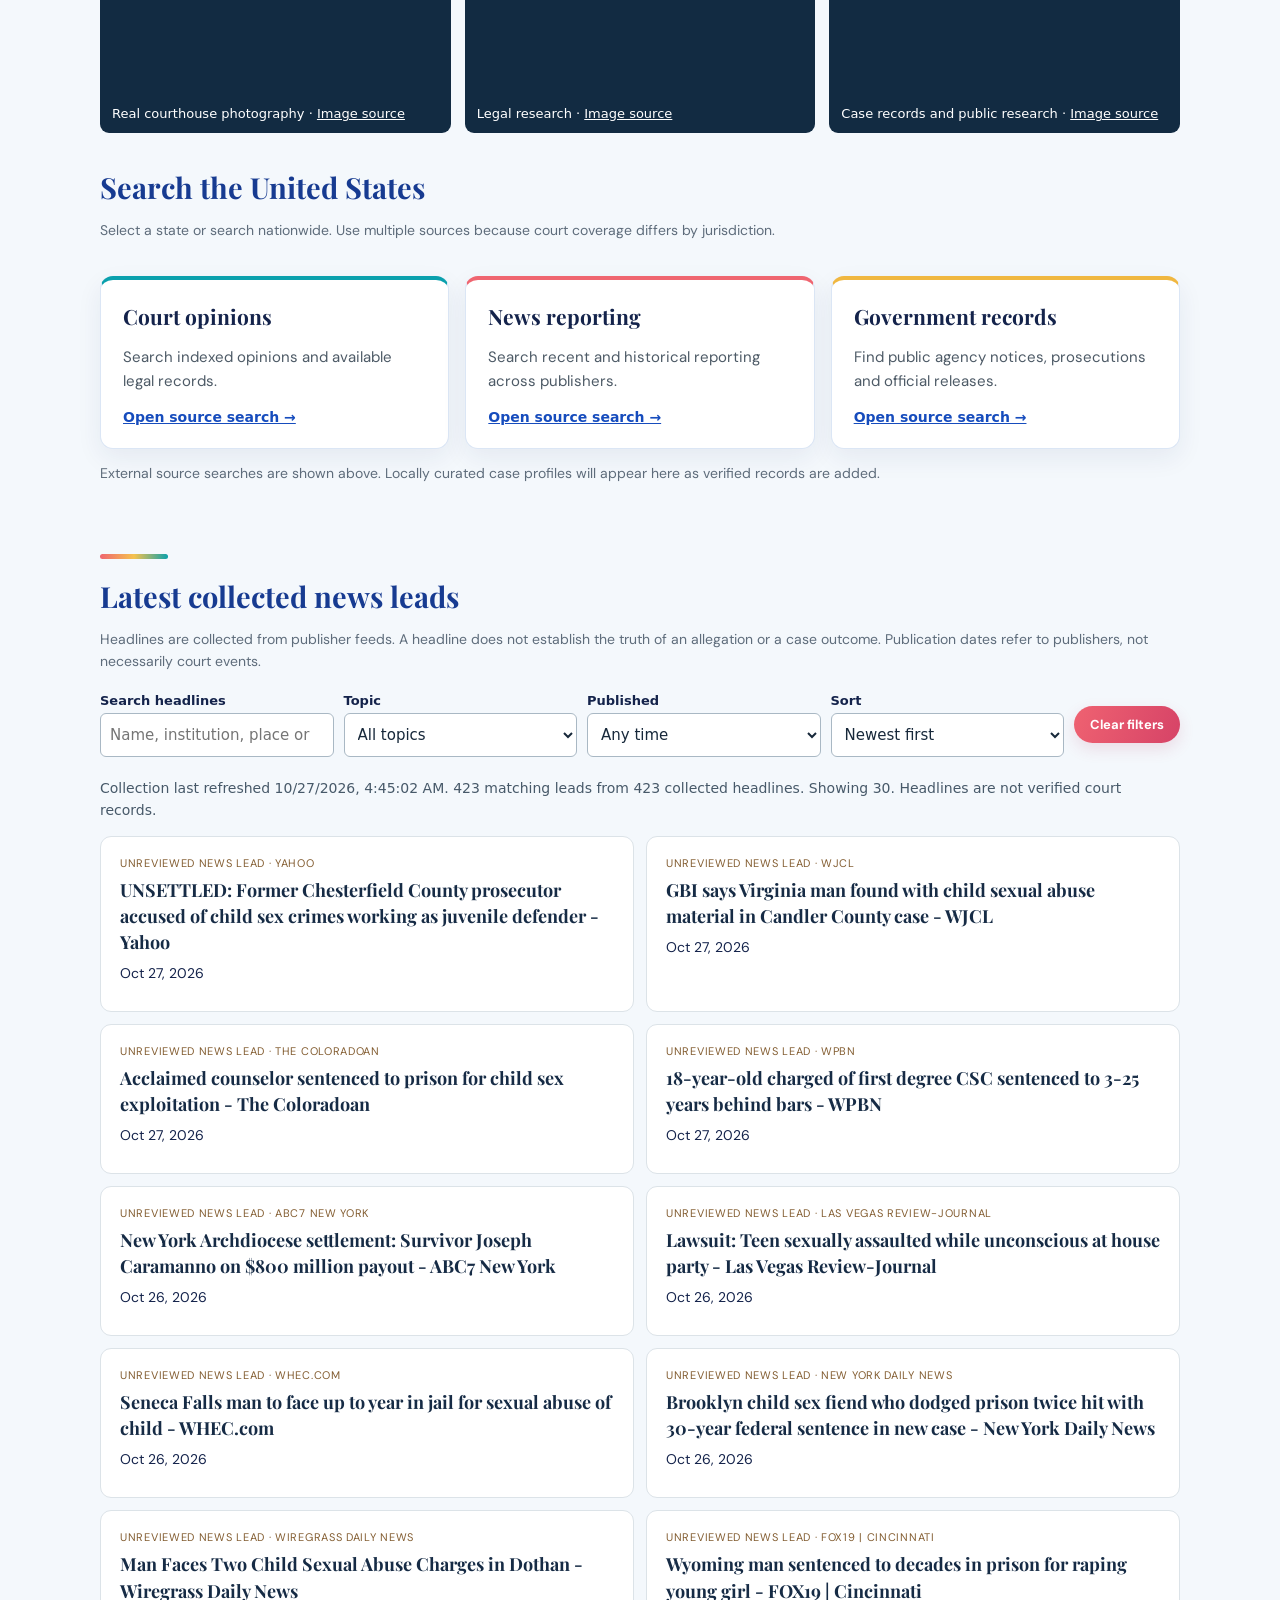
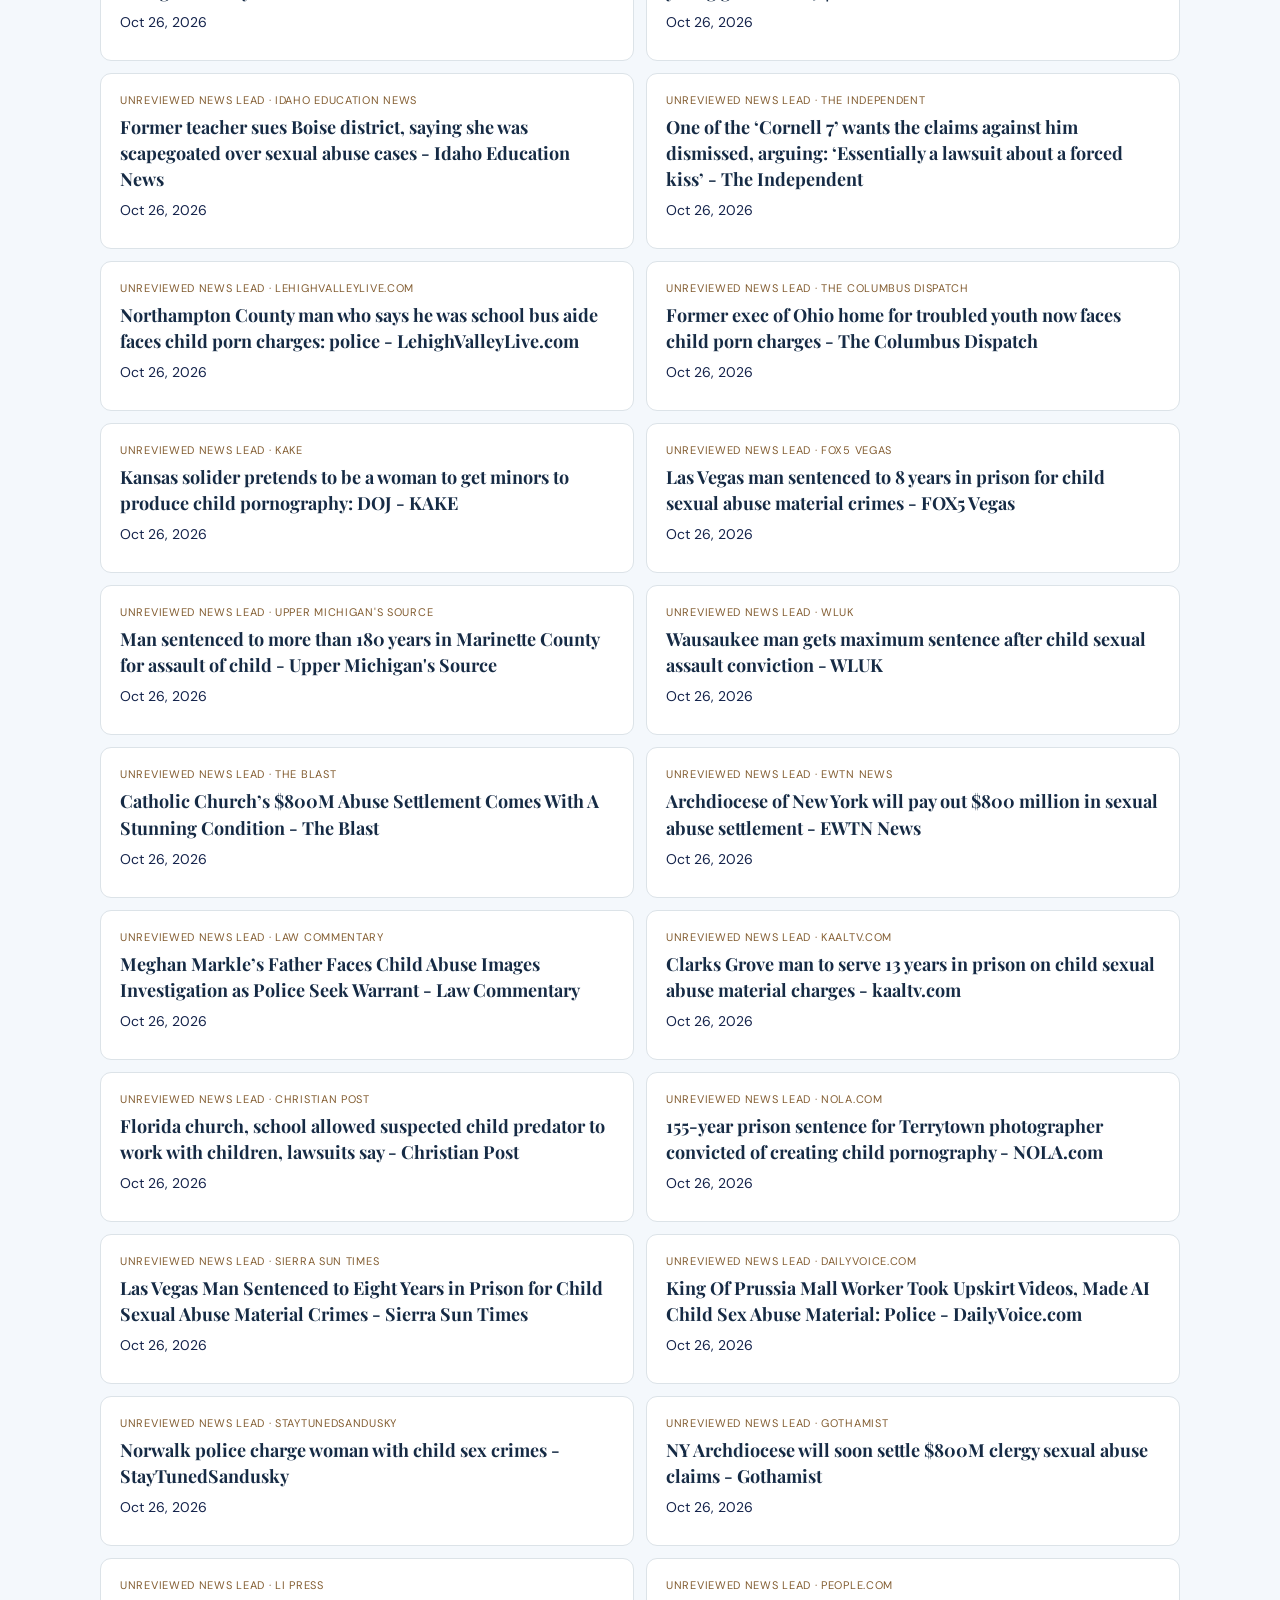
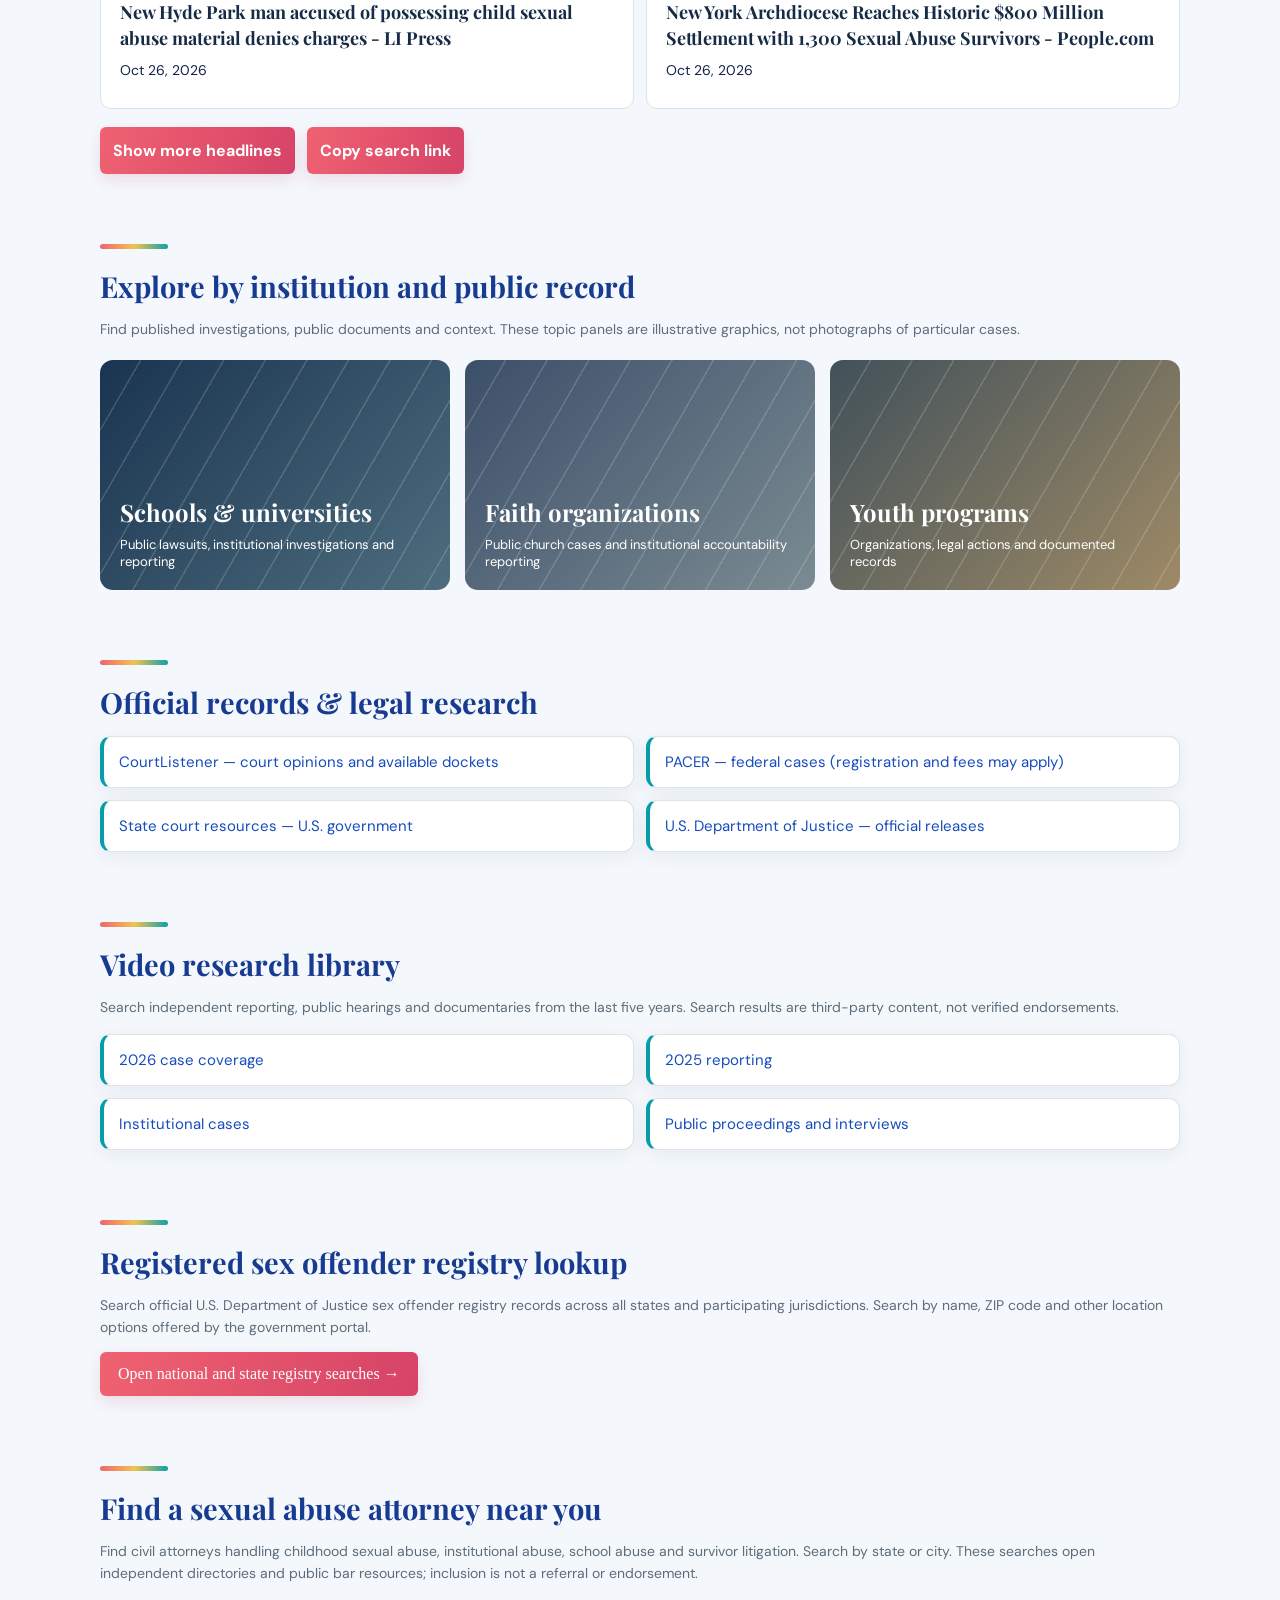
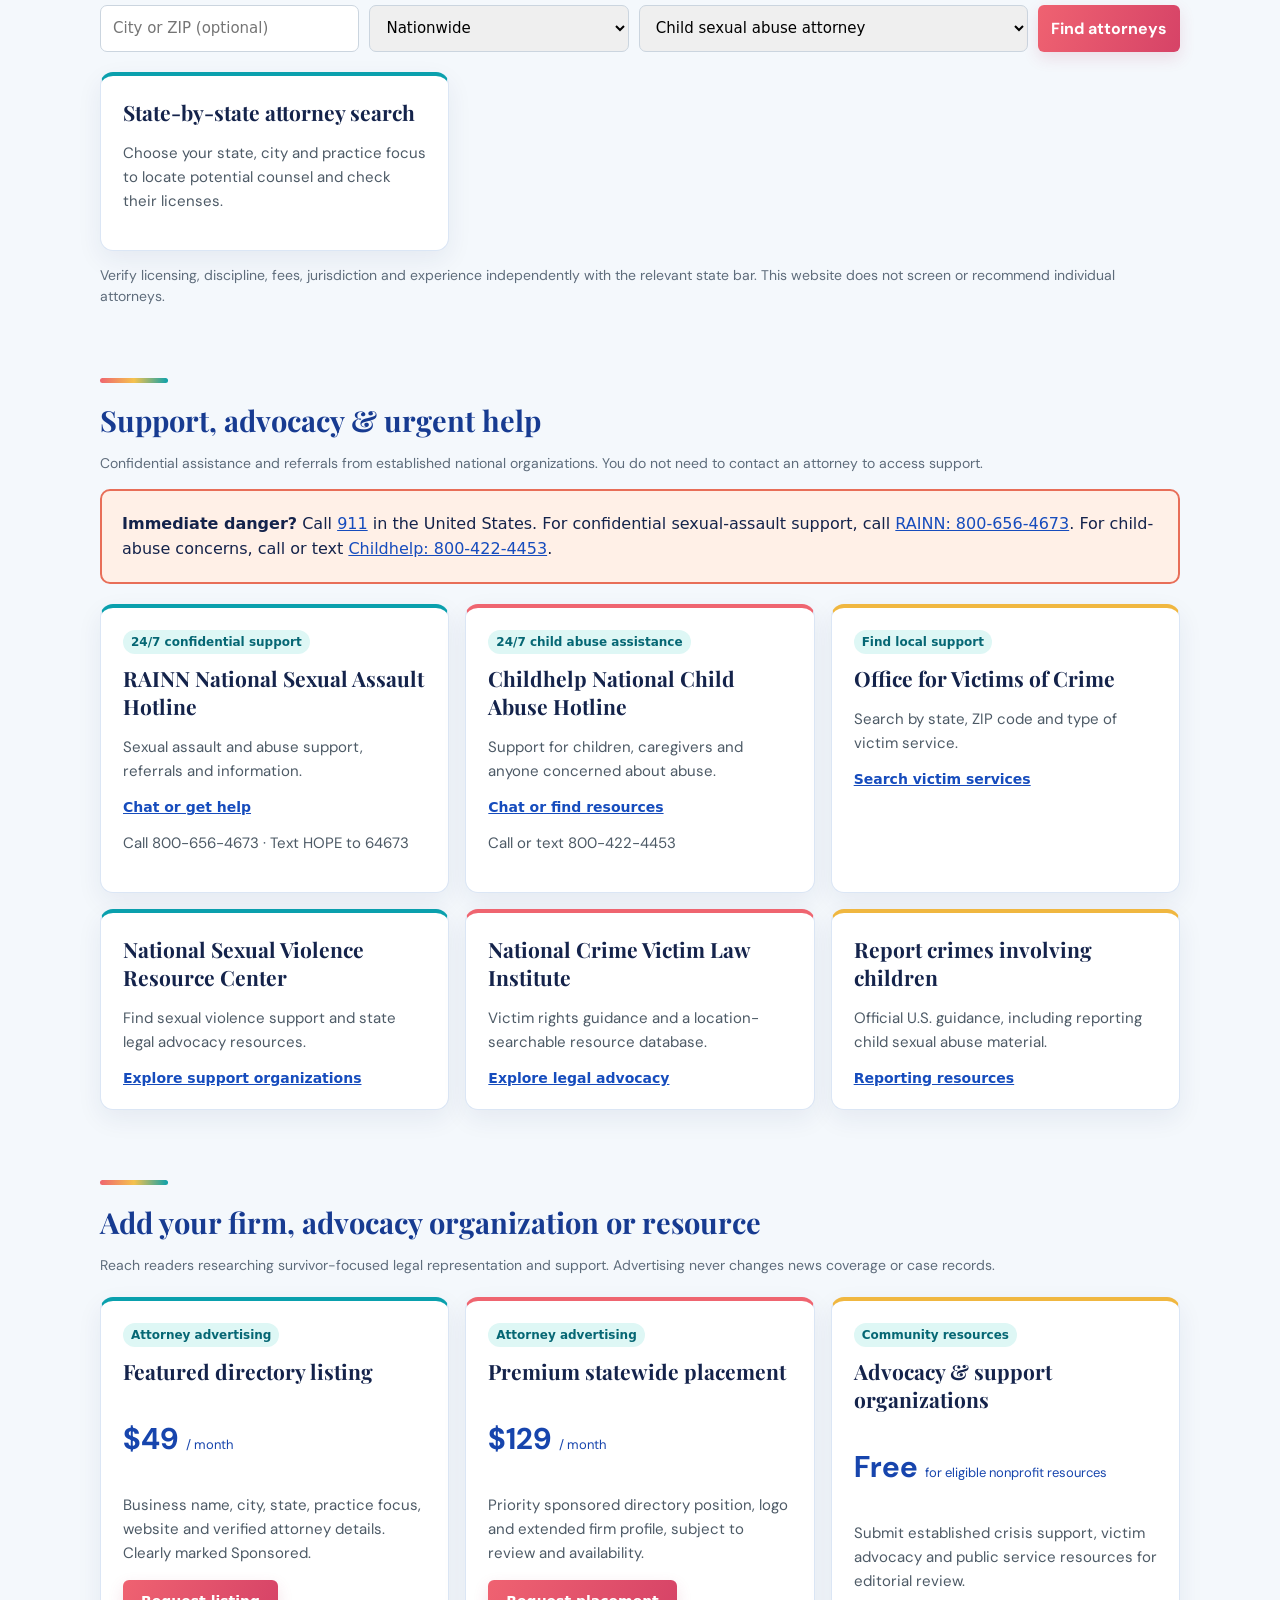
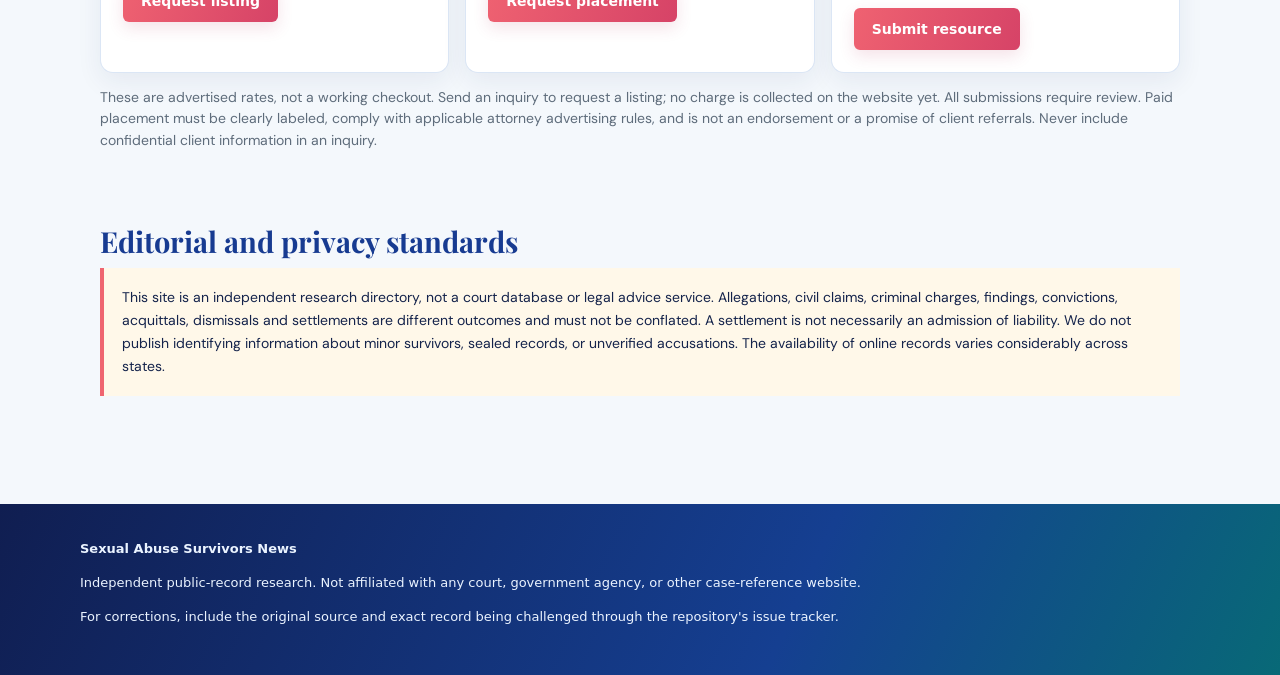
==== commit 496a6726: "Credit and link to John C D Doe case website" ====
--- a/index.html
+++ b/index.html
@@ -7,7 +7,7 @@
 :root{font-family:Georgia,serif;color:#16243a;background:#f5f4f0}*{box-sizing:border-box}body{margin:0}a{color:#195986}a:hover{text-decoration:underline}.top{background:#101f39;color:#fff;padding:16px max(20px,calc((100% - 1120px)/2))}.brand{font-size:24px;font-weight:bold;letter-spacing:.4px}.brand small{display:block;font:12px system-ui,sans-serif;color:#dfc389;letter-spacing:3px;text-transform:uppercase;margin-top:6px}.nav{display:flex;gap:20px;flex-wrap:wrap;margin-top:15px}.nav a{color:#eef1f7;font:14px system-ui;text-decoration:none}.hero{background:linear-gradient(120deg,#142d4b,#263e59);color:#fff;padding:60px 20px}.wrap{max-width:1120px;margin:auto}.hero h1{font-size:clamp(32px,5vw,56px);max-width:900px;line-height:1.12;margin:0 0 15px}.hero p{max-width:760px;line-height:1.6;color:#edf0f6}.tag{font:12px system-ui;letter-spacing:2px;color:#f0d09c;text-transform:uppercase}.searchbox{background:#fff;border-radius:12px;padding:18px;box-shadow:0 10px 25px #1018281c;display:grid;grid-template-columns:1fr 220px auto;gap:10px;margin:28px 0 0;color:#213047}.searchbox input,.searchbox select,button{font:16px system-ui;padding:13px;border:1px solid #c9d1d8;border-radius:6px;min-width:0}button{cursor:pointer;background:#a77930;color:#fff;border:0;font-weight:700}button:hover{background:#8a6025}main{padding:38px 20px}.section{margin:0 0 40px}h2{font-size:29px;margin:0 0 8px}h3{margin:0 0 8px}.muted{color:#5e6c7b;font:14px/1.55 system-ui}.cards{display:grid;grid-template-columns:repeat(3,1fr);gap:16px;margin-top:20px}.card{padding:22px;background:white;border:1px solid #e1e4e8;border-radius:10px;min-height:155px}.card p{font:15px/1.6 system-ui;color:#4d5a66}.card a{font:600 14px system-ui}.accent{height:4px;width:38px;background:#b78a45;margin-bottom:18px}.pill{font:12px system-ui;background:#eef3f8;color:#183654;padding:5px 8px;border-radius:30px;display:inline-block;margin-bottom:10px}.note{background:#fdf8e9;padding:18px;border-left:4px solid #c39953;font:14px/1.65 system-ui}.result{border-bottom:1px solid #dde3e8;padding:15px 0}.result a{font-size:19px}.result p{margin:8px 0;font:14px/1.5 system-ui}.toolbar{display:flex;justify-content:space-between;gap:12px;flex-wrap:wrap}.linkgrid{display:grid;grid-template-columns:repeat(2,1fr);gap:12px;margin-top:15px}.linkgrid a{display:block;padding:15px;background:#fff;border:1px solid #dde3e8;border-radius:7px;font:15px system-ui;text-decoration:none}footer{background:#101f39;color:#cfd9e3;padding:35px 20px;font:13px/1.6 system-ui}footer a{color:#fff}@media(max-width:780px){.searchbox{grid-template-columns:1fr}.cards,.linkgrid{grid-template-columns:1fr}.hero{padding:36px 20px}} 
 .directory-controls{display:grid;grid-template-columns:1fr 1fr 1.5fr auto;gap:10px;margin:20px 0}.directory-controls input,.directory-controls select{min-width:0;font:15px system-ui;padding:12px;border:1px solid #cbd5df;border-radius:7px}.help-alert{padding:20px;background:#fff5e8;border:2px solid #ad793b;border-radius:10px;font:16px/1.6 system-ui}.price{font-size:30px!important;color:#143e61!important;font-weight:bold!important}.price small{font-size:13px;font-weight:normal}.cta{display:inline-block;background:#16517c;color:white!important;padding:13px 18px;border-radius:6px;text-decoration:none}.photostrip{display:grid;grid-template-columns:repeat(3,1fr);gap:14px;margin:0 0 35px}.photostrip figure{margin:0;overflow:hidden;border-radius:9px;background:#122b42}.photostrip img{width:100%;height:185px;object-fit:cover;display:block}.photostrip figcaption{font:13px system-ui;color:#fff;padding:12px}.photostrip a{color:white}@media(max-width:780px){.directory-controls,.photostrip{grid-template-columns:1fr}.photostrip img{height:200px}} </style><link rel="stylesheet" href="./assets/editorial.css"></head><body>
 <header class="top"><div class="wrap"><div class="brand">SEXUAL ABUSE SURVIVORS NEWS<small>National court records & investigative reporting</small></div><nav class="nav"><a href="state-research.html">All 50 states & courts</a><a href="research-toolkit.html">Research toolkit</a><a href="state-research.html#registry">Offender registry</a><a href="#search">National search</a><a href="#updates">Latest reporting</a><a href="#sources">Court records</a><a href="#videos">Videos</a><a href="#attorneys">Find attorneys</a><a href="#help">Get help</a><a href="#list">Advertise / Add your site</a><a href="#standards">Editorial standards</a><a href="mailto:legalpioneer@proton.me?subject=Sexual%20Abuse%20Survivors%20News%20Question">Contact us</a></nav></div></header>
-<div class="hero"><div class="wrap"><div class="tag">Independent research • United States</div><h1>Follow the records. Understand the cases.</h1><p>Explore publicly reported sexual abuse litigation, criminal proceedings, settlements and institutions across the United States. Find primary-source court records and independently published reporting — in one research starting point.</p><div class="searchbox" id="search"><input id="q" aria-label="Name, organization, case number, or keywords" placeholder="Search a person, organization, case number, or topic"><select id="state" aria-label="State"><option value="">All states / nationwide</option></select><button id="go">Search records</button></div><p style="font:13px system-ui;color:#dee6f0">Nationwide search directs you to external court and news indexes; local case data is added only after verification.</p></div></div>
+<div class="hero"><div class="wrap"><p style="font:600 14px/1.5 system-ui;margin:0 0 20px;color:#edf0f6">Brought to you by <a href="https://lawupdates.github.io/john-c-d-doe-cv2020-014920/" style="color:#ffe1a3;text-decoration:underline">JOHN C D DOE v. Big Brothers Big Sisters — Complete Public Court Record</a></p><div class="tag">Independent research • United States</div><h1>Follow the records. Understand the cases.</h1><p>Explore publicly reported sexual abuse litigation, criminal proceedings, settlements and institutions across the United States. Find primary-source court records and independently published reporting — in one research starting point.</p><div class="searchbox" id="search"><input id="q" aria-label="Name, organization, case number, or keywords" placeholder="Search a person, organization, case number, or topic"><select id="state" aria-label="State"><option value="">All states / nationwide</option></select><button id="go">Search records</button></div><p style="font:13px system-ui;color:#dee6f0">Nationwide search directs you to external court and news indexes; local case data is added only after verification.</p></div></div>
 <main class="wrap"><section class="section"><div class="accent"></div><h2>Research like an investigator</h2><p class="muted">Compare public reporting with original court records, save research sources privately in your browser, and export citations to a spreadsheet. No account required.</p><a class="cta" href="research-toolkit.html">Open free case research toolkit →</a></section><section class="section"><div class="accent"></div><h2>National case research hub</h2><p class="muted">Browse all 50 states and Washington, D.C. Find state and federal court portals, search public case references, locate legal help, and follow current news by state. Research links lead to original providers; this site does not claim to host every case.</p><a class="cta" href="state-research.html">Explore the 51-jurisdiction research directory →</a></section><div class="photostrip"><figure><img loading="lazy" src="https://upload.wikimedia.org/wikipedia/commons/d/d0/Boone_County_Courthouse_in_Columbia%2C_Missouri.jpg" alt="Photograph of a United States county courthouse"><figcaption>Real courthouse photography · <a href="https://commons.wikimedia.org/wiki/File:Boone_County_Courthouse_in_Columbia,_Missouri.jpg">Image source</a></figcaption></figure><figure><img loading="lazy" src="https://www.courtnewsohio.gov/happening/2026/images/LawLibrary_022726.jpg" alt="Photograph of a law library in an Ohio judicial building"><figcaption>Legal research · <a href="https://www.courtnewsohio.gov/happening/2026/LawLibrary_022726.asp">Image source</a></figcaption></figure><figure><img loading="lazy" src="https://cdn.pagethink.com/cdn-cgi/image/width%3D2534%2Cheight%3D1816%2Cfit%3Dcover/content/uploads/20DB20423_00_N9_jpg.jpg" alt="Photograph of a courthouse legal library"><figcaption>Case records and public research · <a href="https://www.pagethink.com/projects/thurgood-marshall-u-s-courthouse">Image source</a></figcaption></figure></div>
 <section class="section"><div class="toolbar"><div><h2>Search the United States</h2><p class="muted">Select a state or search nationwide. Use multiple sources because court coverage differs by jurisdiction.</p></div></div><div class="cards" id="searchcards"></div><div id="case-list" aria-live="polite"></div></section>
 <section class="section" id="updates"><div class="accent"></div><h2>Latest collected news leads</h2><p class="muted">Headlines are collected from publisher feeds. A headline does not establish the truth of an allegation or a case outcome. Publication dates refer to publishers, not necessarily court events.</p><div id="news"><p class="muted">Daily updates will populate this section after the GitHub workflow runs.</p></div></section>
